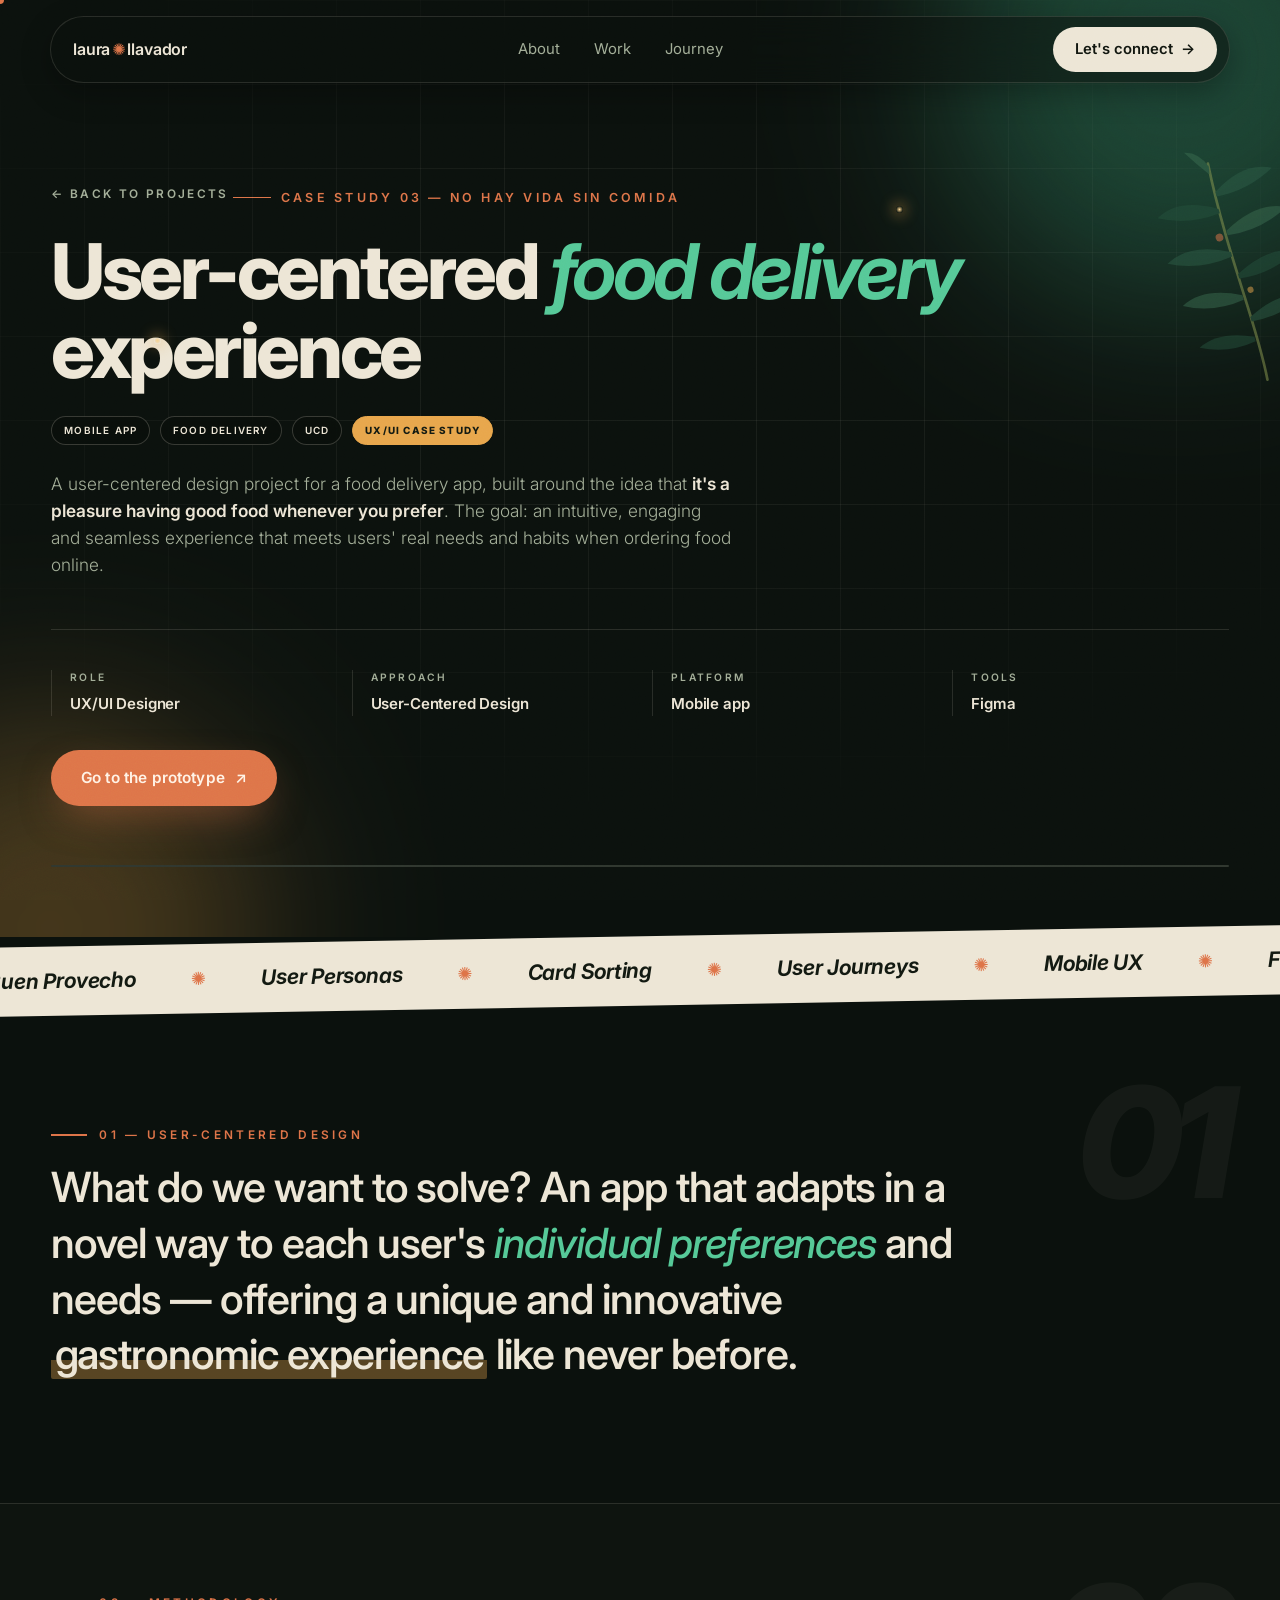
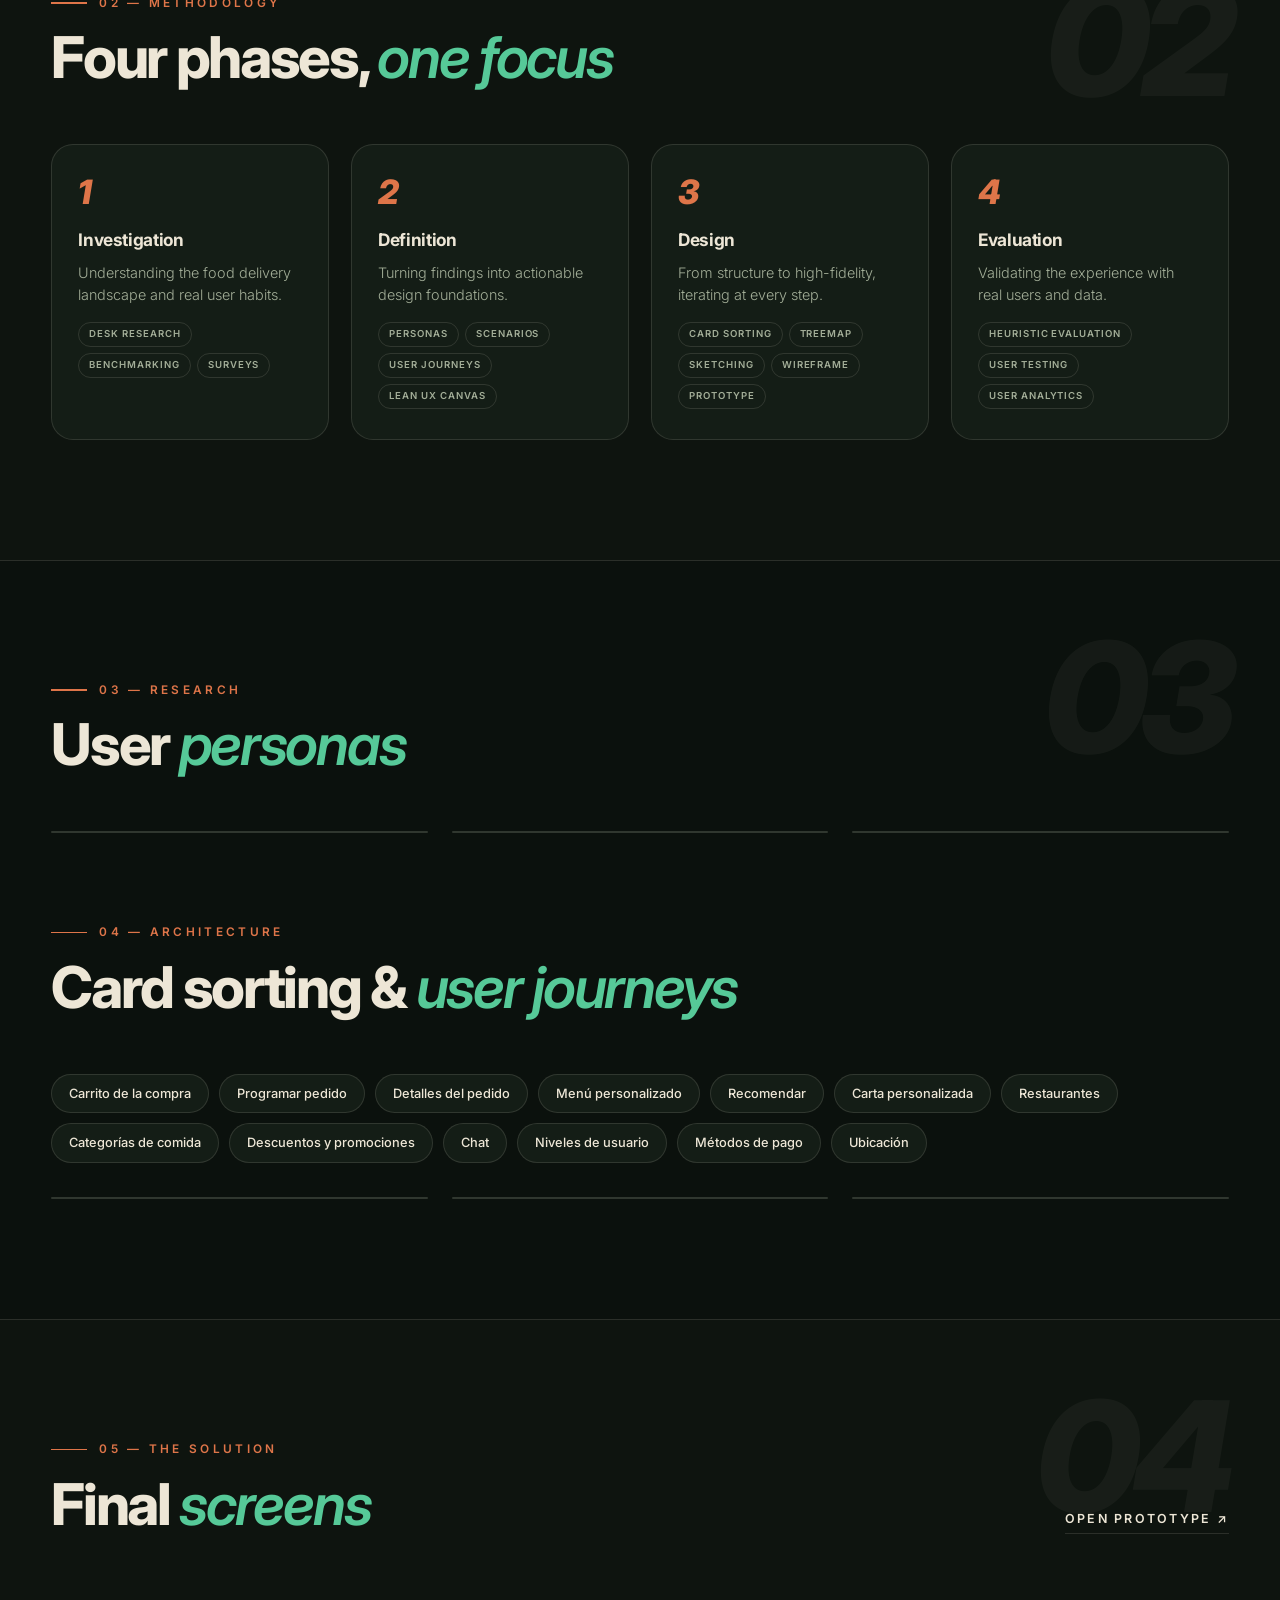
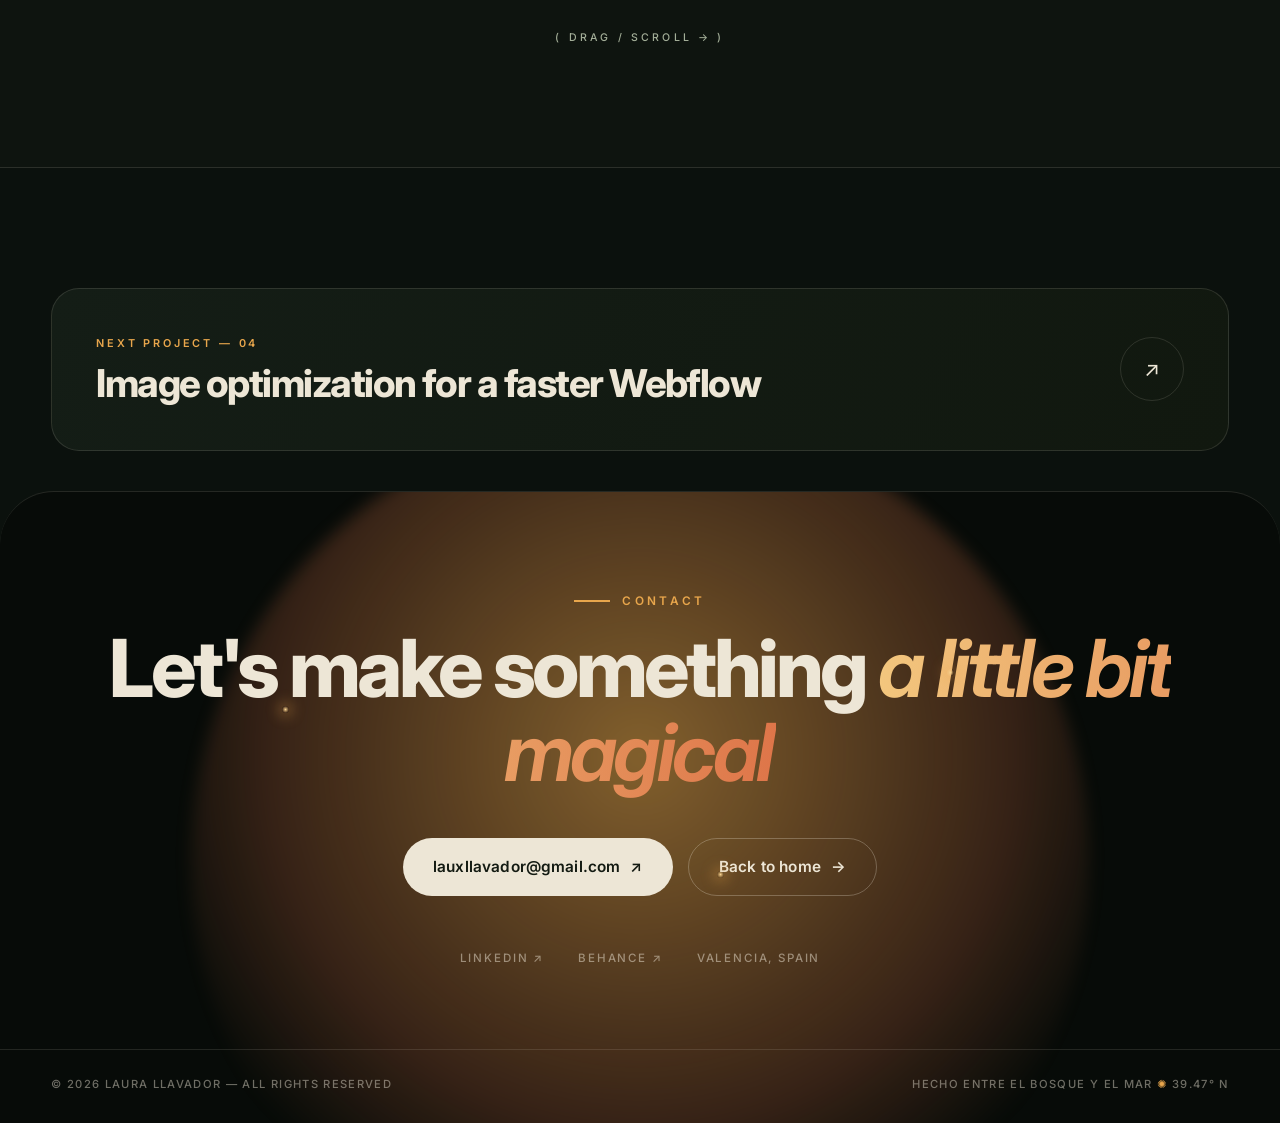
==== comida.html @ 6c256e26 "primer commit" ====
<!DOCTYPE html>
<html lang="en">
<head>
<meta charset="UTF-8">
<meta name="viewport" content="width=device-width, initial-scale=1.0">
<title>No Hay Vida Sin Comida — Food Delivery UX | Laura Llavador</title>
<meta name="description" content="No Hay Vida Sin Comida — user-centered food delivery app. UX/UI case study by Laura Llavador.">
<meta name="theme-color" content="#0B110D">
<link rel="preconnect" href="https://fonts.googleapis.com">
<link rel="preconnect" href="https://fonts.gstatic.com" crossorigin>
<link href="https://fonts.googleapis.com/css2?family=Inter:ital,opsz,wght@0,14..32,100..900;1,14..32,100..900&display=swap" rel="stylesheet">
<link rel="stylesheet" href="styles.css">
</head>
<body>
<div class="progress"><i></i></div>
<div class="cursor-dot"></div>
<div class="cursor-ring"></div>

<svg width="0" height="0" style="position:absolute" aria-hidden="true">
  <defs>
    <g id="frond-art">
      <path d="M111 316 C104 240 117 150 108 26" stroke="#8E9B52" stroke-width="3.5" fill="none" stroke-linecap="round"/>
      <path d="M109 64 Q64 36 30 54 Q68 74 109 70 Z" fill="#2D5C46"/>
      <path d="M111 86 Q158 58 190 76 Q154 96 111 92 Z" fill="#24503C"/>
      <path d="M109 116 Q60 90 26 108 Q66 128 109 122 Z" fill="#3A6B4F"/>
      <path d="M111 144 Q160 118 194 136 Q156 156 111 150 Z" fill="#2D5C46"/>
      <path d="M110 174 Q62 150 30 166 Q68 186 110 180 Z" fill="#24503C"/>
      <path d="M112 202 Q158 178 190 194 Q154 214 112 208 Z" fill="#3A6B4F"/>
      <path d="M110 232 Q66 210 36 224 Q70 242 110 238 Z" fill="#2D5C46"/>
      <path d="M112 258 Q154 238 184 252 Q150 270 112 264 Z" fill="#24503C"/>
      <path d="M108 30 Q116 8 134 4 Q122 24 110 40 Z" fill="#3A6B4F"/>
      <circle cx="120" cy="122" r="5" fill="#DE7549"/>
      <circle cx="100" cy="198" r="4" fill="#E8A64C"/>
    </g>
  </defs>
</svg>

<header class="nav" id="nav">
  <a class="logo" href="index.html">laura<span class="star">✺</span>llavador</a>
  <nav class="nav-links">
    <a href="index.html#about">About</a>
    <a href="index.html#work">Work</a>
    <a href="index.html#journey">Journey</a>
  </nav>
  <a class="nav-cta magnetic" href="#contact">Let's connect <span class="arr">→</span></a>
  <button class="burger" id="burger" aria-label="Menu" aria-expanded="false"><span></span><span></span></button>
</header>

<nav class="mmenu" id="mmenu">
  <a href="index.html#about"><i>01</i> About</a>
  <a href="index.html#work"><i>02</i> Work</a>
  <a href="index.html#journey"><i>03</i> Journey</a>
  <a href="#contact"><i>04</i> Contact</a>
</nav>

<main id="top">

<!-- ================= PROJECT HERO ================= -->
<section class="pp-hero" id="hero">
  <div class="grid-lines"></div>
  <div class="blob blob-1"></div>
  <div class="blob blob-2"></div>
  <div class="frond" style="right:-40px;top:140px;width:170px;transform:scaleX(-1) rotate(16deg);opacity:.5">
    <svg viewBox="0 0 220 320"><use href="#frond-art"/></svg>
  </div>
  <span class="ff" style="left:12%;top:36%;animation-duration:12s,3.2s;animation-delay:-4s,-1s"></span>
  <span class="ff" style="left:70%;top:22%;animation-duration:10s,2.7s;animation-delay:-2s,-.6s"></span>

  <div class="container">
    <a class="back reveal" href="index.html#work">← Back to projects</a>
    <p class="eyebrow">Case study 03 — No Hay Vida Sin Comida</p>
    <h1 class="pp-title">User-centered <em>food delivery</em> experience</h1>
    <div class="pp-tags">
      <span class="tag">Mobile App</span><span class="tag">Food Delivery</span><span class="tag">UCD</span><span class="tag tag-hot">UX/UI Case study</span>
    </div>
    <p class="pp-intro">
      A user-centered design project for a food delivery app, built around the idea that
      <strong>it's a pleasure having good food whenever you prefer</strong>. The goal: an intuitive,
      engaging and seamless experience that meets users' real needs and habits when ordering food online.
    </p>
    <dl class="pp-meta" data-stagger>
      <div class="pm reveal"><dt>Role</dt><dd>UX/UI Designer</dd></div>
      <div class="pm reveal"><dt>Approach</dt><dd>User-Centered Design</dd></div>
      <div class="pm reveal"><dt>Platform</dt><dd>Mobile app</dd></div>
      <div class="pm reveal"><dt>Tools</dt><dd>Figma</dd></div>
    </dl>
    <div class="hero-ctas reveal" style="margin-top:34px">
      <a class="btn btn-primary magnetic" href="https://www.figma.com/file/KXexzQclgHFABuZZNzE1kl?type=design&node-id=8%3A39&mode=design" target="_blank" rel="noopener">Go to the prototype <span class="arr">↗</span></a>
    </div>
    <div class="pp-hero-img reveal">
      <img src="https://www.laurallavador.com/images/comida/comidamain.png" alt="No Hay Vida Sin Comida app overview" onerror="this.style.display='none'">
    </div>
  </div>
</section>

<!-- ================= MARQUEE ================= -->
<div class="marquee" aria-hidden="true">
  <div class="marquee-track">
    <div class="marquee-group">
      <span>Buen Provecho</span><i>✺</i><span>User Personas</span><i>✺</i>
      <span>Card Sorting</span><i>✺</i><span>User Journeys</span><i>✺</i>
      <span>Mobile UX</span><i>✺</i><span>Food Delivery</span><i>✺</i>
    </div>
    <div class="marquee-group">
      <span>Buen Provecho</span><i>✺</i><span>User Personas</span><i>✺</i>
      <span>Card Sorting</span><i>✺</i><span>User Journeys</span><i>✺</i>
      <span>Mobile UX</span><i>✺</i><span>Food Delivery</span><i>✺</i>
    </div>
  </div>
</div>

<!-- ================= GOAL ================= -->
<section>
  <span class="sec-num">01</span>
  <div class="container">
    <p class="sec-label reveal">01 — User-centered design</p>
    <p class="statement reveal">
      What do we want to solve? An app that adapts in a novel way to each user's
      <em>individual preferences</em> and needs — offering a unique and innovative
      <span class="hl">gastronomic experience</span> like never before.
    </p>
  </div>
</section>

<!-- ================= METHODOLOGY ================= -->
<section style="background:var(--bg-2);border-block:1px solid var(--line);padding-top:90px">
  <span class="sec-num">02</span>
  <div class="container">
    <div class="sec-head reveal">
      <div>
        <p class="sec-label">02 — Methodology</p>
        <h2 class="sec-title">Four phases, <em>one focus</em></h2>
      </div>
    </div>
    <div class="steps steps-4" data-stagger>
      <div class="step reveal">
        <span class="step-num">1</span>
        <h4>Investigation</h4>
        <p>Understanding the food delivery landscape and real user habits.</p>
        <div class="mini"><span>Desk research</span><span>Benchmarking</span><span>Surveys</span></div>
      </div>
      <div class="step reveal">
        <span class="step-num">2</span>
        <h4>Definition</h4>
        <p>Turning findings into actionable design foundations.</p>
        <div class="mini"><span>Personas</span><span>Scenarios</span><span>User journeys</span><span>Lean UX canvas</span></div>
      </div>
      <div class="step reveal">
        <span class="step-num">3</span>
        <h4>Design</h4>
        <p>From structure to high-fidelity, iterating at every step.</p>
        <div class="mini"><span>Card sorting</span><span>Treemap</span><span>Sketching</span><span>Wireframe</span><span>Prototype</span></div>
      </div>
      <div class="step reveal">
        <span class="step-num">4</span>
        <h4>Evaluation</h4>
        <p>Validating the experience with real users and data.</p>
        <div class="mini"><span>Heuristic evaluation</span><span>User testing</span><span>User analytics</span></div>
      </div>
    </div>
  </div>
</section>

<!-- ================= RESEARCH ARTIFACTS ================= -->
<section>
  <span class="sec-num">03</span>
  <div class="container">
    <div class="sec-head reveal">
      <div>
        <p class="sec-label">03 — Research</p>
        <h2 class="sec-title">User <em>personas</em></h2>
      </div>
    </div>
    <div class="grid-3" data-stagger>
      <figure class="pp-figure reveal"><img src="https://www.laurallavador.com/images/comida/user1.png" alt="User persona 1" loading="lazy" onerror="this.style.display='none'"></figure>
      <figure class="pp-figure reveal"><img src="https://www.laurallavador.com/images/comida/user2.png" alt="User persona 2" loading="lazy" onerror="this.style.display='none'"></figure>
      <figure class="pp-figure reveal"><img src="https://www.laurallavador.com/images/comida/user3.png" alt="User persona 3" loading="lazy" onerror="this.style.display='none'"></figure>
    </div>

    <div class="sec-head reveal" style="margin-top:90px">
      <div>
        <p class="sec-label">04 — Architecture</p>
        <h2 class="sec-title">Card sorting &amp; <em>user journeys</em></h2>
      </div>
    </div>
    <div class="tools reveal" data-stagger style="margin-bottom:34px">
      <span class="tool reveal">Carrito de la compra</span><span class="tool reveal">Programar pedido</span>
      <span class="tool reveal">Detalles del pedido</span><span class="tool reveal">Menú personalizado</span>
      <span class="tool reveal">Recomendar</span><span class="tool reveal">Carta personalizada</span>
      <span class="tool reveal">Restaurantes</span><span class="tool reveal">Categorías de comida</span>
      <span class="tool reveal">Descuentos y promociones</span><span class="tool reveal">Chat</span>
      <span class="tool reveal">Niveles de usuario</span><span class="tool reveal">Métodos de pago</span>
      <span class="tool reveal">Ubicación</span>
    </div>
    <div class="grid-3" data-stagger>
      <figure class="pp-figure reveal"><img src="https://www.laurallavador.com/images/comida/journey1.png" alt="User journey 1" loading="lazy" onerror="this.style.display='none'"></figure>
      <figure class="pp-figure reveal"><img src="https://www.laurallavador.com/images/comida/journey2.png" alt="User journey 2" loading="lazy" onerror="this.style.display='none'"></figure>
      <figure class="pp-figure reveal"><img src="https://www.laurallavador.com/images/comida/journey3.png" alt="User journey 3" loading="lazy" onerror="this.style.display='none'"></figure>
    </div>
  </div>
</section>

<!-- ================= FINAL SCREENS ================= -->
<section style="background:var(--bg-2);border-block:1px solid var(--line)">
  <span class="sec-num">04</span>
  <div class="container">
    <div class="sec-head reveal">
      <div>
        <p class="sec-label">05 — The solution</p>
        <h2 class="sec-title">Final <em>screens</em></h2>
      </div>
      <a class="sec-link" href="https://www.figma.com/file/KXexzQclgHFABuZZNzE1kl?type=design&node-id=8%3A39&mode=design" target="_blank" rel="noopener">Open prototype ↗</a>
    </div>
    <div class="screens reveal">
      <figure><img src="https://www.laurallavador.com/images/comida/INICIO.png" alt="App screen — inicio" loading="lazy" onerror="this.parentNode.style.display='none'"></figure>
      <figure><img src="https://www.laurallavador.com/images/comida/INTRO.png" alt="App screen — intro" loading="lazy" onerror="this.parentNode.style.display='none'"></figure>
      <figure><img src="https://www.laurallavador.com/images/comida/REGISTRATE.png" alt="App screen — regístrate" loading="lazy" onerror="this.parentNode.style.display='none'"></figure>
      <figure><img src="https://www.laurallavador.com/images/comida/DESCUBRE%201%20-%20INICIO%201.png" alt="App screen — descubre" loading="lazy" onerror="this.parentNode.style.display='none'"></figure>
      <figure><img src="https://www.laurallavador.com/images/comida/HOME%20PRINCIPAL.png" alt="App screen — home" loading="lazy" onerror="this.parentNode.style.display='none'"></figure>
      <figure><img src="https://www.laurallavador.com/images/comida/RESTAURANTES%201.png" alt="App screen — restaurantes" loading="lazy" onerror="this.parentNode.style.display='none'"></figure>
      <figure><img src="https://www.laurallavador.com/images/comida/DELICIAS%20DE%20AM%C3%89RICA%201.png" alt="App screen — delicias de América" loading="lazy" onerror="this.parentNode.style.display='none'"></figure>
      <figure><img src="https://www.laurallavador.com/images/comida/PEDIDO%201.png" alt="App screen — pedido" loading="lazy" onerror="this.parentNode.style.display='none'"></figure>
      <figure><img src="https://www.laurallavador.com/images/comida/PEDIDO%203.png" alt="App screen — pedido confirmado" loading="lazy" onerror="this.parentNode.style.display='none'"></figure>
    </div>
    <p class="drag-hint">( drag / scroll → )</p>
  </div>
</section>

<!-- ================= NEXT PROJECT ================= -->
<section style="padding-bottom:0">
  <div class="container">
    <a class="next reveal" href="compressflow.html">
      <div>
        <span class="nx-label">Next project — 04</span>
        <h3>Image optimization for a faster Webflow</h3>
      </div>
      <span class="card-cta">↗</span>
    </a>
  </div>
</section>

<!-- ================= CONTACT ================= -->
<section id="contact" class="compact">
  <div class="sunset"></div>
  <span class="ff" style="left:22%;top:34%;animation-duration:12s,3.2s;animation-delay:-4s,-1s"></span>
  <span class="ff" style="left:74%;top:28%;animation-duration:10s,2.6s;animation-delay:-2s,-.5s"></span>
  <span class="ff" style="left:56%;top:60%;animation-duration:14s,3.8s;animation-delay:-7s,-1.9s"></span>
  <div class="container contact-inner">
    <p class="sec-label contact-label reveal">Contact</p>
    <h2 class="contact-title reveal">Let's make something <em>a little bit magical</em></h2>
    <div class="contact-ctas reveal">
      <a class="btn btn-sand magnetic" href="mailto:lauxllavador@gmail.com">lauxllavador@gmail.com <span class="arr">↗</span></a>
      <a class="btn btn-line magnetic" href="index.html">Back to home <span class="arr">→</span></a>
    </div>
    <div class="contact-meta reveal">
      <a href="https://www.linkedin.com/in/laurallavadorgarcia/" target="_blank" rel="noopener">LinkedIn ↗</a>
      <a href="https://www.behance.net/laurallavador" target="_blank" rel="noopener">Behance ↗</a>
      <span>Valencia, Spain</span>
    </div>
  </div>
  <footer>
    <div class="container foot-inner">
      <span>© 2026 Laura Llavador — All rights reserved</span>
      <span>Hecho entre el bosque y el mar <span class="star">✺</span> 39.47° N</span>
    </div>
  </footer>
</section>

</main>
<script src="main.js"></script>
</body>
</html>
---- styles.css ----
/* ====== BOSQUE MEDITERRÁNEO — design system · Laura Llavador ====== */
:root{
  --bg:#0B110D;            /* noche de bosque */
  --bg-2:#0E140F;          /* banda de sección */
  --surface:#141D16;       /* tarjetas */
  --abyss:#070B08;         /* contacto */
  --ink:#EDE6D6;           /* texto arena */
  --ink-soft:#A3AE98;      /* texto musgo claro */
  --cream:#EDE6D6;
  --sea:#4FB3A5;
  --turquoise:#56C998;
  --leaf:#A6C25E;          /* lima oliva viva */
  --olive:#8E9B52;
  --terracotta:#DE7549;    /* barro rústico */
  --terracotta-dark:#C45E37;
  --sun:#E8A64C;           /* ámbar */
  --sun-soft:#F3C77E;
  --line:rgba(237,230,214,.13);
  --shadow:0 30px 70px -25px rgba(0,0,0,.65);
  --ease:cubic-bezier(.22,1,.36,1);
}
*{margin:0;padding:0;box-sizing:border-box}
html{scroll-behavior:smooth;scroll-padding-top:100px;color-scheme:dark}
body{
  font-family:'Inter',system-ui,sans-serif;
  background:var(--bg);
  color:var(--ink);
  overflow-x:hidden;
  -webkit-font-smoothing:antialiased;
  line-height:1.55;
}
::selection{background:var(--leaf);color:#10150D}
img{max-width:100%;display:block}
a{color:inherit;text-decoration:none}
button{font:inherit;background:none;border:none;color:inherit;cursor:pointer}
ul{list-style:none}
.container{width:min(1180px,92vw);margin-inline:auto}

/* grain rústico */
body::after{
  content:"";position:fixed;inset:0;z-index:998;pointer-events:none;
  background-image:url("data:image/svg+xml;utf8,<svg xmlns='http://www.w3.org/2000/svg' width='240' height='240'><filter id='n'><feTurbulence type='fractalNoise' baseFrequency='0.85' numOctaves='2' stitchTiles='stitch'/></filter><rect width='240' height='240' filter='url(%23n)'/></svg>");
  opacity:.07;mix-blend-mode:overlay;
}

/* barra de progreso de scroll */
.progress{position:fixed;top:0;left:0;right:0;height:3px;z-index:140;pointer-events:none}
.progress i{
  display:block;height:100%;width:100%;transform-origin:0 50%;transform:scaleX(0);
  background:linear-gradient(90deg,var(--sea),var(--leaf),var(--sun));
}

/* hojas y luciérnagas */
.frond{position:absolute;pointer-events:none;z-index:1}
.frond svg{display:block;width:100%;height:auto;animation:sway 9s ease-in-out infinite;transform-origin:50% 100%}
@keyframes sway{0%,100%{transform:rotate(-2.5deg)}50%{transform:rotate(2.5deg)}}
.ff{
  position:absolute;width:7px;height:7px;border-radius:50%;pointer-events:none;z-index:3;
  background:radial-gradient(circle,#F6D391 0%,rgba(243,199,126,.45) 40%,transparent 70%);
  box-shadow:0 0 14px 3px rgba(232,166,76,.45);
  animation-name:ffdrift,ffblink;
  animation-timing-function:ease-in-out,ease-in-out;
  animation-iteration-count:infinite,infinite;
  animation-direction:alternate,normal;
}
@keyframes ffdrift{from{transform:translate(0,0)}to{transform:translate(36px,-48px)}}
@keyframes ffblink{0%,100%{opacity:.12}50%{opacity:1}}

/* ============ NAV ============ */
.nav{
  position:fixed;top:16px;left:50%;transform:translateX(-50%);z-index:120;
  width:min(1180px,94vw);
  display:flex;align-items:center;justify-content:space-between;gap:12px;
  padding:10px 12px 10px 22px;border-radius:999px;
  background:rgba(11,17,13,.55);
  backdrop-filter:blur(16px);-webkit-backdrop-filter:blur(16px);
  border:1px solid var(--line);
  box-shadow:0 10px 30px rgba(0,0,0,.3);
  transition:box-shadow .4s,background .4s;
}
.nav.scrolled{background:rgba(9,14,11,.85);box-shadow:0 16px 44px rgba(0,0,0,.45)}
.logo{font-size:1rem;font-weight:600;letter-spacing:-.01em;display:flex;align-items:center;gap:2px}
.logo .star{color:var(--terracotta);display:inline-block;animation:spin 9s linear infinite}
.nav-links{display:flex;gap:2px;align-items:center}
.nav-links a{
  padding:9px 16px;border-radius:999px;font-size:.93rem;color:var(--ink-soft);
  transition:background .3s,color .3s;
}
.nav-links a:hover{background:rgba(237,230,214,.08);color:var(--ink)}
.nav-cta{
  background:var(--cream);color:#11160F;padding:11px 22px;border-radius:999px;
  font-size:.93rem;font-weight:600;display:inline-flex;align-items:center;gap:8px;
  transition:background .3s,transform .3s;
}
.nav-cta:hover{background:var(--leaf)}
.burger{display:none;width:42px;height:42px;border-radius:50%;background:var(--cream);position:relative;z-index:130}
.burger span{position:absolute;left:12px;right:12px;height:1.6px;background:var(--bg);transition:.35s var(--ease)}
.burger span:nth-child(1){top:17px}
.burger span:nth-child(2){top:24px}
body.menu-open .burger span:nth-child(1){top:20.5px;transform:rotate(45deg)}
body.menu-open .burger span:nth-child(2){top:20.5px;transform:rotate(-45deg)}

/* mobile menu */
.mmenu{
  position:fixed;inset:0;z-index:110;background:var(--bg);
  display:flex;flex-direction:column;justify-content:center;gap:4px;padding:0 8vw;
  opacity:0;pointer-events:none;transition:opacity .45s var(--ease);
}
body.menu-open .mmenu{opacity:1;pointer-events:auto}
.mmenu a{
  font-size:clamp(2.3rem,9vw,3.5rem);font-weight:750;letter-spacing:-.03em;padding:12px 0;
  border-bottom:1px solid var(--line);display:flex;align-items:baseline;gap:18px;
  transform:translateY(24px);opacity:0;transition:.5s var(--ease);
}
body.menu-open .mmenu a{transform:none;opacity:1}
.mmenu a:nth-child(2){transition-delay:.06s}.mmenu a:nth-child(3){transition-delay:.12s}
.mmenu a:nth-child(4){transition-delay:.18s}.mmenu a:nth-child(5){transition-delay:.24s}
.mmenu a i{font-style:normal;font-size:.8rem;font-weight:500;letter-spacing:.2em;color:var(--terracotta)}

/* ============ HERO (home) ============ */
.hero{
  position:relative;min-height:100svh;display:flex;align-items:center;
  padding:150px 0 90px;overflow:hidden;
}
.grid-lines{
  position:absolute;inset:0;pointer-events:none;opacity:.5;
  background-image:linear-gradient(var(--line) 1px,transparent 1px),linear-gradient(90deg,var(--line) 1px,transparent 1px);
  background-size:84px 84px;
  -webkit-mask-image:radial-gradient(ellipse 90% 70% at 50% 38%,#000 25%,transparent 72%);
  mask-image:radial-gradient(ellipse 90% 70% at 50% 38%,#000 25%,transparent 72%);
}
.blob{
  position:absolute;border-radius:50%;filter:blur(85px);pointer-events:none;
  mix-blend-mode:screen;animation:breathe 9s ease-in-out infinite alternate;
  transform:translate(calc(var(--px,0)*1px),calc(var(--py,0)*1px));
}
.blob-1{width:560px;height:560px;background:#1E5C44;top:-150px;right:-110px;opacity:.6}
.blob-2{width:480px;height:480px;background:#6E4A1C;bottom:-150px;left:-150px;opacity:.55;animation-delay:-3s}
.blob-3{width:340px;height:340px;background:#174D4D;top:32%;left:36%;opacity:.45;animation-delay:-6s}
@keyframes breathe{from{opacity:.32}to{opacity:.62}}

.hero-meta{
  position:absolute;top:104px;left:0;right:0;
  display:flex;justify-content:space-between;
  font-size:.7rem;font-weight:500;letter-spacing:.16em;
  color:var(--ink-soft);text-transform:uppercase;font-variant-numeric:tabular-nums;
}
.hero-grid{
  position:relative;z-index:2;display:grid;grid-template-columns:1.12fr .88fr;
  gap:48px;align-items:center;width:100%;
}
.eyebrow{
  display:inline-flex;align-items:center;gap:10px;
  font-size:.78rem;font-weight:600;letter-spacing:.26em;text-transform:uppercase;
  color:var(--terracotta);margin-bottom:22px;
}
.eyebrow::before{content:"";width:38px;height:1.5px;background:var(--terracotta)}
.hero-title{
  font-weight:780;
  font-size:clamp(3.3rem,9vw,7.2rem);line-height:.97;letter-spacing:-.045em;
}
.line{display:block;overflow:hidden;padding-bottom:.07em;margin-bottom:-.07em}
.line .up{display:block;transform:translateY(118%);transition:transform 1.1s var(--ease)}
.line:nth-child(2) .up{transition-delay:.14s}
body.loaded .line .up{transform:none}
.grad{
  font-style:italic;font-weight:680;display:inline-block;padding-right:.1em;
  background:linear-gradient(94deg,var(--sea) 0%,var(--turquoise) 48%,var(--leaf) 100%);
  -webkit-background-clip:text;background-clip:text;color:transparent;
}
.hero-title .star{
  display:inline-block;font-style:normal;color:var(--sun);font-size:.36em;
  vertical-align:super;animation:spin 12s linear infinite;
  -webkit-text-fill-color:var(--sun);
}
.hero-sub{
  max-width:46ch;margin-top:26px;font-size:clamp(1rem,1.4vw,1.16rem);
  color:var(--ink-soft);font-weight:300;
}
.hero-sub em{font-style:italic;color:var(--turquoise);font-weight:450}
.hero-sub strong{color:var(--ink);font-weight:600}
.hero-ctas{display:flex;flex-wrap:wrap;gap:14px;margin-top:36px}
.btn{
  display:inline-flex;align-items:center;gap:10px;border-radius:999px;
  padding:16px 30px;font-size:.96rem;font-weight:600;letter-spacing:.01em;
  transition:background .35s,color .35s,border-color .35s,transform .35s var(--ease);
  will-change:transform;
}
.btn .arr{transition:transform .35s var(--ease);display:inline-block}
.btn:hover .arr{transform:translateX(5px)}
.btn-primary{background:var(--terracotta);color:#FFF3E6;box-shadow:0 16px 40px -12px rgba(222,117,73,.5)}
.btn-primary:hover{background:var(--terracotta-dark)}
.btn-ghost{border:1.5px solid var(--line);color:var(--ink);background:rgba(237,230,214,.04)}
.btn-ghost:hover{border-color:var(--cream);background:rgba(237,230,214,.08)}
.hero-chips{display:flex;flex-wrap:wrap;gap:10px;margin-top:40px}
.chip{
  display:inline-flex;align-items:center;gap:9px;
  font-size:.72rem;font-weight:500;letter-spacing:.12em;text-transform:uppercase;
  padding:9px 16px;border:1px solid var(--line);border-radius:999px;
  background:rgba(237,230,214,.05);color:var(--ink-soft);font-variant-numeric:tabular-nums;
}
.chip b{color:var(--ink);font-weight:700}
.dot-live{width:8px;height:8px;border-radius:50%;background:#57C97E;position:relative}
.dot-live::after{content:"";position:absolute;inset:-4px;border-radius:50%;border:1.5px solid #57C97E;animation:ping 1.8s ease-out infinite}
@keyframes ping{0%{transform:scale(.4);opacity:.9}80%,100%{transform:scale(1.25);opacity:0}}

/* portrait */
.portrait-zone{position:relative;z-index:2;display:flex;justify-content:center}
.portrait{position:relative;width:min(400px,78vw)}
.arch{
  position:relative;overflow:hidden;aspect-ratio:4/4.9;
  border-radius:999px 999px 30px 30px;
  background:linear-gradient(180deg,#16312B 0%,#1C3A2A 46%,#4A3A1E 78%,#6B4A24 100%);
  border:1px solid var(--line);box-shadow:var(--shadow);
}
.sun-disc{
  position:absolute;top:7%;left:50%;transform:translateX(-50%);
  width:72%;aspect-ratio:1;border-radius:50%;
  background:radial-gradient(circle at 36% 30%,var(--sun-soft),var(--sun) 72%);
  box-shadow:0 0 90px rgba(232,166,76,.55);
  animation:sunfloat 7s ease-in-out infinite alternate;
}
@keyframes sunfloat{from{transform:translateX(-50%) translateY(0)}to{transform:translateX(-50%) translateY(-12px)}}
.arch-waves{position:absolute;left:0;right:0;top:54%;opacity:.6}
.arch-waves svg{display:block;width:200%;animation:drift 9s linear infinite}
@keyframes drift{to{transform:translateX(-50%)}}
.arch img{position:relative;z-index:2;width:100%;height:100%;object-fit:cover;object-position:center bottom}
.badge{
  position:absolute;z-index:4;display:flex;align-items:center;gap:10px;
  background:rgba(12,18,14,.78);backdrop-filter:blur(10px);
  border:1px solid rgba(237,230,214,.22);border-radius:999px;padding:11px 18px;
  font-size:.7rem;font-weight:600;letter-spacing:.1em;text-transform:uppercase;
  box-shadow:0 16px 34px -12px rgba(0,0,0,.55);white-space:nowrap;
}
.badge-avail{top:24px;left:-44px;animation:hover1 6s ease-in-out infinite alternate}
.badge-work{bottom:64px;right:-48px;animation:hover1 7s ease-in-out infinite alternate-reverse}
.badge-work .star{color:var(--terracotta)}
@keyframes hover1{from{transform:translateY(0)}to{transform:translateY(-14px)}}
.rotor{position:absolute;z-index:5;bottom:-30px;left:-34px;width:124px;height:124px}
.rotor svg{width:100%;height:100%;animation:spin 16s linear infinite}
.rotor svg text{font-family:'Inter',sans-serif;font-size:7.6px;font-weight:600;letter-spacing:.24em;fill:var(--ink)}
.rotor .core{
  position:absolute;inset:0;display:flex;align-items:center;justify-content:center;
  font-size:1.5rem;color:var(--terracotta);animation:spin 16s linear infinite reverse;
}
@keyframes spin{to{transform:rotate(360deg)}}
.scroll-hint{
  position:absolute;bottom:22px;left:50%;transform:translateX(-50%);
  font-size:.7rem;font-weight:500;letter-spacing:.32em;text-transform:uppercase;
  color:var(--ink-soft);display:flex;align-items:center;gap:10px;z-index:2;
}
.scroll-hint i{font-style:normal;animation:bob 1.6s ease-in-out infinite}
@keyframes bob{0%,100%{transform:translateY(0)}50%{transform:translateY(7px)}}
/* ============ MARQUEE ============ */
.marquee{
  background:var(--cream);color:#131A12;overflow:hidden;
  padding:18px 0;transform:rotate(-1deg) scale(1.02);position:relative;z-index:4;
}
.marquee-track{display:flex;width:max-content;animation:marquee 30s linear infinite}
.marquee:hover .marquee-track{animation-play-state:paused}
.marquee-group{display:flex;align-items:center;gap:54px;padding-right:54px}
.marquee-group span{font-style:italic;font-size:1.3rem;font-weight:650;letter-spacing:-.02em;white-space:nowrap}
.marquee-group i{font-style:normal;color:var(--terracotta);font-size:1.1rem;animation:spin 7s linear infinite}
@keyframes marquee{to{transform:translateX(-50%)}}

/* ============ SECTIONS ============ */
section{position:relative;padding:120px 0}
.sec-head{display:flex;align-items:flex-end;justify-content:space-between;gap:24px;margin-bottom:56px}
.sec-label{
  display:flex;align-items:center;gap:12px;
  font-size:.74rem;font-weight:600;letter-spacing:.28em;text-transform:uppercase;
  color:var(--terracotta);margin-bottom:16px;
}
.sec-label::before{content:"";width:36px;height:1.5px;background:var(--terracotta)}
.sec-title{font-weight:760;font-size:clamp(2.1rem,5vw,3.6rem);line-height:1.04;letter-spacing:-.04em}
.sec-title em{font-style:italic;font-weight:600;color:var(--turquoise)}
.sec-link{
  font-size:.78rem;font-weight:600;letter-spacing:.18em;text-transform:uppercase;
  display:inline-flex;align-items:center;gap:8px;padding-bottom:5px;
  border-bottom:1.5px solid var(--line);transition:border-color .3s,color .3s;white-space:nowrap;
}
.sec-link:hover{border-color:var(--leaf);color:var(--leaf)}

/* ============ ABOUT ============ */
.statement{
  font-weight:560;
  font-size:clamp(1.6rem,3.3vw,2.6rem);line-height:1.34;letter-spacing:-.025em;
  max-width:23em;position:relative;z-index:2;
}
.statement em{font-style:italic;color:var(--turquoise);font-weight:500}
.statement .hl{
  background:linear-gradient(transparent 62%,rgba(232,166,76,.35) 0);
  padding:0 .08em;border-radius:2px;
}
.values{display:grid;grid-template-columns:repeat(3,1fr);gap:22px;margin-top:70px;position:relative;z-index:2}
.value-card{
  border-radius:130px 130px 22px 22px;padding:54px 26px 32px;text-align:center;
  border:1px solid var(--line);
  transition:transform .5s var(--ease),box-shadow .5s,border-color .5s;
}
.value-card:hover{transform:translateY(-10px);box-shadow:var(--shadow);border-color:rgba(237,230,214,.3)}
.value-card:nth-child(1){background:linear-gradient(180deg,#12251F,#101B16)}
.value-card:nth-child(2){background:linear-gradient(180deg,#252012,#1A160E)}
.value-card:nth-child(3){background:linear-gradient(180deg,#261812,#1B120D)}
.value-glyph{font-size:1.9rem;margin-bottom:14px;display:inline-block}
.value-card:nth-child(1) .value-glyph{color:var(--sea)}
.value-card:nth-child(2) .value-glyph{color:var(--leaf)}
.value-card:nth-child(3) .value-glyph{color:var(--sun);animation:spin 10s linear infinite}
.value-card h3{font-style:italic;font-weight:680;font-size:1.5rem;letter-spacing:-.02em;margin-bottom:8px}
.value-card p{font-size:.92rem;color:var(--ink-soft);font-weight:300}
.about-foot{
  display:grid;grid-template-columns:1.05fr .95fr;gap:60px;align-items:start;margin-top:90px;
  padding-top:60px;border-top:1px solid var(--line);position:relative;z-index:2;
}
.tools-title{
  font-size:.74rem;font-weight:600;letter-spacing:.24em;text-transform:uppercase;
  color:var(--ink-soft);margin-bottom:20px;
}
.tools{display:flex;flex-wrap:wrap;gap:10px}
.tool{
  font-size:.8rem;font-weight:500;padding:9px 17px;
  border:1px solid var(--line);border-radius:999px;background:var(--surface);
  transition:background .3s,color .3s,transform .3s var(--ease),border-color .3s;
}
.tool:hover{background:var(--cream);color:#11160F;border-color:var(--cream);transform:translateY(-3px)}
.stats{display:grid;grid-template-columns:repeat(3,1fr);gap:20px}
.stat{border-left:1.5px solid var(--line);padding-left:20px}
.stat-num{
  font-weight:800;font-size:clamp(2.5rem,4.6vw,3.7rem);
  line-height:1;letter-spacing:-.045em;font-variant-numeric:tabular-nums;
}
.stat-num sup{color:var(--terracotta);font-size:.55em;font-style:italic}
.stat-label{font-size:.68rem;font-weight:500;letter-spacing:.18em;text-transform:uppercase;color:var(--ink-soft);margin-top:10px}

/* ============ WORK ============ */
#work{background:var(--bg-2);border-block:1px solid var(--line)}
.work-grid{display:grid;grid-template-columns:repeat(12,1fr);gap:26px}
.card{
  position:relative;display:flex;flex-direction:column;overflow:hidden;
  border-radius:26px;background:var(--surface);border:1px solid var(--line);
  transition:transform .55s var(--ease),box-shadow .55s,border-color .55s;
}
.card:hover{transform:translateY(-9px);box-shadow:var(--shadow);border-color:rgba(237,230,214,.28)}
.card-w7{grid-column:span 7}
.card-w5{grid-column:span 5}
.card-media{position:relative;overflow:hidden;aspect-ratio:16/10.5}
.card-media img{width:100%;height:100%;object-fit:cover;transition:transform .9s var(--ease)}
.card:hover .card-media img{transform:scale(1.06)}
.card:nth-child(1) .card-media{background:linear-gradient(135deg,#1A3A33,#143028)}
.card:nth-child(2) .card-media{background:linear-gradient(135deg,#3A2D17,#2C2110)}
.card:nth-child(3) .card-media{background:linear-gradient(135deg,#3A241B,#2B1A12)}
.card:nth-child(4) .card-media{background:linear-gradient(135deg,#16333A,#10262C)}
.card-tags{position:absolute;top:16px;left:16px;right:16px;display:flex;flex-wrap:wrap;gap:8px;z-index:3}
.tag{
  font-size:.62rem;font-weight:600;letter-spacing:.12em;text-transform:uppercase;
  background:rgba(9,14,11,.72);backdrop-filter:blur(8px);
  border:1px solid rgba(237,230,214,.2);border-radius:999px;padding:6px 12px;color:var(--ink);
}
.tag-hot{background:var(--sun);border-color:var(--sun);color:#131A12;font-weight:800}
.card-body{display:flex;align-items:flex-start;justify-content:space-between;gap:18px;padding:26px 28px 28px}
.card-num{
  font-size:.68rem;font-weight:600;letter-spacing:.22em;text-transform:uppercase;
  color:var(--terracotta);display:block;margin-bottom:8px;
}
.card-body h3{font-weight:700;font-size:clamp(1.2rem,1.9vw,1.5rem);line-height:1.22;letter-spacing:-.025em;max-width:20ch}
.card-cta{
  flex:none;width:50px;height:50px;border-radius:50%;border:1.5px solid var(--line);
  display:flex;align-items:center;justify-content:center;font-size:1.1rem;
  transition:background .35s,color .35s,transform .5s var(--ease),border-color .35s;
}
.card:hover .card-cta{background:var(--terracotta);border-color:var(--terracotta);color:#FFF3E6;transform:rotate(45deg)}

/* ============ JOURNEY ============ */
.timeline{margin-top:10px}
.t-item{
  display:grid;grid-template-columns:150px 30px 1fr;gap:0 30px;
  padding:34px 10px;border-radius:18px;
  transition:background .35s;position:relative;
}
.t-item:hover{background:rgba(237,230,214,.045)}
.t-year{grid-area:1/1;font-size:.8rem;font-weight:500;letter-spacing:.1em;color:var(--ink-soft);padding-top:6px;white-space:nowrap;font-variant-numeric:tabular-nums}
.t-line{grid-area:1/2;position:relative}
.t-line::before{content:"";position:absolute;left:50%;top:-34px;bottom:-34px;width:1.5px;background:var(--line)}
.t-item:first-child .t-line::before{top:10px}
.t-item:last-child .t-line::before{bottom:auto;height:calc(100% + 34px)}
.t-line::after{
  content:"";position:absolute;left:50%;top:11px;transform:translateX(-50%);
  width:13px;height:13px;border-radius:50%;background:var(--bg);
  border:2.5px solid var(--terracotta);z-index:2;transition:background .3s;
}
.t-item:hover .t-line::after{background:var(--terracotta)}
.t-item.now .t-line::after{background:var(--terracotta);box-shadow:0 0 0 0 rgba(222,117,73,.5);animation:halo 2s ease-out infinite}
@keyframes halo{to{box-shadow:0 0 0 13px rgba(222,117,73,0)}}
.t-body{grid-area:1/3}
.t-body h3{font-weight:720;font-size:clamp(1.25rem,2.2vw,1.6rem);letter-spacing:-.03em;display:flex;align-items:center;gap:14px;flex-wrap:wrap}
.t-now{
  font-size:.6rem;font-weight:800;letter-spacing:.18em;color:#131A12;
  background:var(--sun);border-radius:999px;padding:5px 12px;text-transform:uppercase;
}
.t-role{font-size:.72rem;font-weight:600;letter-spacing:.16em;text-transform:uppercase;color:var(--turquoise);margin:8px 0 12px}
.t-body p{color:var(--ink-soft);font-weight:300;max-width:62ch;font-size:.97rem}

/* ============ CONTACT ============ */
#contact{
  background:var(--abyss);color:var(--ink);
  border-radius:54px 54px 0 0;margin-top:60px;
  padding:130px 0 0;overflow:hidden;
  border-top:1px solid var(--line);
}
#contact.compact{padding-top:100px;margin-top:40px}
.sunset{
  position:absolute;left:50%;bottom:-30%;transform:translateX(-50%);
  width:min(900px,90vw);aspect-ratio:1;border-radius:50%;pointer-events:none;
  background:radial-gradient(circle at 50% 38%,rgba(232,166,76,.55),rgba(222,117,73,.22) 52%,transparent 72%);
  filter:blur(8px);animation:breathe 8s ease-in-out infinite alternate;
}
.c-waves{position:absolute;left:0;right:0;bottom:120px;opacity:.14;pointer-events:none}
.c-waves svg{display:block;width:200%;animation:drift 14s linear infinite}
.contact-inner{position:relative;text-align:center;z-index:2}
.contact-label{justify-content:center;color:var(--sun)}
.contact-label::before{background:var(--sun)}
.contact-title{
  font-weight:780;
  font-size:clamp(2.4rem,6.4vw,5rem);line-height:1.05;letter-spacing:-.045em;
  max-width:17em;margin-inline:auto;
}
.contact-title em{
  font-style:italic;font-weight:650;
  background:linear-gradient(92deg,var(--sun-soft),var(--terracotta));
  -webkit-background-clip:text;background-clip:text;color:transparent;
  padding-right:.06em;
}
.contact-sub{color:rgba(237,230,214,.6);font-weight:300;margin:24px auto 0;max-width:48ch}
.contact-ctas{display:flex;justify-content:center;flex-wrap:wrap;gap:16px;margin-top:44px}
.btn-sand{background:var(--cream);color:#131A12}
.btn-sand:hover{background:var(--sun)}
.btn-line{border:1.5px solid rgba(237,230,214,.28);color:var(--ink)}
.btn-line:hover{border-color:var(--sun);color:var(--sun)}
.contact-meta{
  display:flex;justify-content:center;gap:34px;flex-wrap:wrap;margin-top:54px;
  font-size:.72rem;font-weight:500;letter-spacing:.16em;text-transform:uppercase;
  color:rgba(237,230,214,.5);
}
.contact-meta a{border-bottom:1px solid transparent;transition:color .3s,border-color .3s}
.contact-meta a:hover{color:var(--sun);border-color:var(--sun)}
footer{
  position:relative;margin-top:110px;border-top:1px solid rgba(237,230,214,.12);
  padding:26px 0 30px;z-index:2;
}
#contact.compact footer{margin-top:80px}
.foot-inner{
  display:flex;justify-content:space-between;gap:14px;flex-wrap:wrap;
  font-size:.7rem;font-weight:500;letter-spacing:.12em;
  color:rgba(237,230,214,.45);text-transform:uppercase;
}
.foot-inner .star{color:var(--sun)}

/* ============ PROJECT PAGES ============ */
.pp-hero{position:relative;padding:180px 0 70px;overflow:hidden}
.pp-hero .blob-1{width:480px;height:480px;top:-180px;right:-140px}
.pp-hero .blob-2{width:420px;height:420px;bottom:-200px;left:-160px}
.back{
  display:inline-flex;align-items:center;gap:8px;margin-bottom:30px;
  font-size:.74rem;font-weight:600;letter-spacing:.2em;text-transform:uppercase;
  color:var(--ink-soft);transition:color .3s,gap .3s;
}
.back:hover{color:var(--leaf);gap:12px}
.pp-title{
  font-weight:780;font-size:clamp(2.4rem,6.4vw,4.8rem);
  line-height:1.02;letter-spacing:-.045em;max-width:18em;position:relative;z-index:2;
}
.pp-title em{font-style:italic;font-weight:650;color:var(--turquoise)}
.pp-tags{display:flex;flex-wrap:wrap;gap:10px;margin-top:26px;position:relative;z-index:2}
.pp-intro{
  max-width:62ch;margin-top:26px;font-size:clamp(1rem,1.35vw,1.14rem);
  color:var(--ink-soft);font-weight:300;position:relative;z-index:2;
}
.pp-intro strong{color:var(--ink);font-weight:600}
.pp-meta{
  display:grid;grid-template-columns:repeat(4,1fr);gap:24px;
  margin-top:50px;padding-top:40px;border-top:1px solid var(--line);position:relative;z-index:2;
}
.pm{border-left:1.5px solid var(--line);padding-left:18px}
.pm dt{font-size:.64rem;font-weight:600;letter-spacing:.22em;text-transform:uppercase;color:var(--ink-soft);margin-bottom:7px}
.pm dd{font-weight:600;font-size:.94rem;letter-spacing:-.01em}
.pp-hero-img{
  margin-top:60px;border-radius:28px;overflow:hidden;
  border:1px solid var(--line);box-shadow:var(--shadow);
  background:var(--surface);position:relative;z-index:2;
}
.pp-hero-img img{width:100%}

/* figure */
.pp-figure{
  border-radius:26px;overflow:hidden;border:1px solid var(--line);
  background:var(--surface);
}
.pp-figure img{width:100%}
.pp-figure figcaption{
  padding:14px 22px;font-size:.68rem;font-weight:500;letter-spacing:.18em;
  text-transform:uppercase;color:var(--ink-soft);border-top:1px solid var(--line);
}

/* split rows */
.split{
  display:grid;grid-template-columns:1fr 1fr;gap:56px;align-items:center;
  padding:64px 0;border-top:1px solid var(--line);
}
.split.first{border-top:none;padding-top:10px}
.split h3{font-weight:740;font-size:clamp(1.5rem,2.6vw,2.1rem);letter-spacing:-.035em;line-height:1.15}
.split .kicker{
  font-size:.7rem;font-weight:600;letter-spacing:.26em;text-transform:uppercase;
  color:var(--sun);margin-bottom:14px;display:block;
}
.split p{color:var(--ink-soft);font-weight:300;margin-top:14px}
.check{margin-top:22px;display:flex;flex-direction:column;gap:12px}
.check li{display:flex;gap:12px;color:var(--ink-soft);font-weight:300;align-items:flex-start}
.check li::before{content:"✓";color:var(--leaf);font-weight:800;flex:none}

/* steps / process */
.steps{display:grid;grid-template-columns:repeat(3,1fr);gap:22px}
.steps-4{grid-template-columns:repeat(4,1fr)}
.step{
  background:var(--surface);border:1px solid var(--line);border-radius:22px;padding:30px 26px;
  transition:transform .5s var(--ease),box-shadow .5s,border-color .5s;
}
.step:hover{transform:translateY(-8px);box-shadow:var(--shadow);border-color:rgba(237,230,214,.3)}
.step-num{font-style:italic;font-weight:850;font-size:2.1rem;line-height:1;color:var(--terracotta)}
.step h4{margin:16px 0 8px;font-weight:700;letter-spacing:-.02em;font-size:1.08rem}
.step p{font-size:.9rem;color:var(--ink-soft);font-weight:300}
.mini{display:flex;flex-wrap:wrap;gap:6px;margin-top:16px}
.mini span{
  font-size:.6rem;font-weight:600;letter-spacing:.1em;text-transform:uppercase;
  padding:4px 10px;border:1px solid var(--line);border-radius:999px;color:var(--ink-soft);
}

/* galleries */
.grid-2{display:grid;grid-template-columns:1fr 1fr;gap:24px}
.grid-3{display:grid;grid-template-columns:repeat(3,1fr);gap:24px}
.screens{
  display:flex;gap:18px;overflow-x:auto;padding:6px 4px 18px;
  scroll-snap-type:x mandatory;scrollbar-color:var(--terracotta) transparent;
}
.screens::-webkit-scrollbar{height:8px}
.screens::-webkit-scrollbar-track{background:rgba(237,230,214,.06);border-radius:99px}
.screens::-webkit-scrollbar-thumb{background:var(--terracotta);border-radius:99px}
.screens > *{
  flex:0 0 auto;width:232px;scroll-snap-align:start;
  border-radius:20px;border:1px solid var(--line);overflow:hidden;background:var(--surface);
}
.screens img{width:100%}
.drag-hint{
  margin-top:16px;text-align:center;
  font-size:.66rem;font-weight:500;letter-spacing:.3em;text-transform:uppercase;color:var(--ink-soft);
}

/* design tokens (sportai) */
.tokens{display:grid;grid-template-columns:repeat(3,1fr);gap:22px}
.token{background:var(--surface);border:1px solid var(--line);border-radius:22px;padding:28px}
.sw{width:48px;height:48px;border-radius:50%;border:1px solid rgba(237,230,214,.25);margin-bottom:18px}
.token h4{font-weight:700;font-size:1rem;letter-spacing:-.01em}
.token p{font-size:.84rem;color:var(--ink-soft);font-weight:300;margin:5px 0 12px}
.token code{
  font-size:.78rem;color:var(--ink);background:rgba(237,230,214,.08);
  padding:4px 10px;border-radius:7px;letter-spacing:.06em;
}

/* skill bars (nextport) */
.skills-grid{display:grid;grid-template-columns:repeat(3,1fr);gap:44px}
.skill-group h4{
  font-size:.72rem;font-weight:600;letter-spacing:.24em;text-transform:uppercase;
  color:var(--sun);margin-bottom:18px;
}
.bar-row{display:grid;grid-template-columns:110px 1fr 42px;gap:14px;align-items:center;padding:8px 0}
.bar-row label{font-size:.84rem;color:var(--ink-soft);font-weight:400}
.bar{height:6px;background:rgba(237,230,214,.1);border-radius:99px;overflow:hidden}
.bar i{
  display:block;height:100%;width:0;border-radius:99px;
  background:linear-gradient(90deg,var(--sea),var(--leaf));
  transition:width 1.3s var(--ease) .2s;
}
.bar-row.in .bar i{width:var(--w)}
.bar-val{font-size:.72rem;color:var(--ink-soft);text-align:right;font-variant-numeric:tabular-nums}
.certs{margin-top:6px}
.certs li{
  display:flex;justify-content:space-between;gap:16px;align-items:baseline;
  border-bottom:1px solid var(--line);padding:15px 4px;font-weight:400;font-size:.95rem;
}
.certs li span{color:var(--terracotta);font-size:.78rem;font-weight:600;font-variant-numeric:tabular-nums}

/* quote (outcome) */
.quote{
  font-size:clamp(1.4rem,3vw,2.2rem);font-style:italic;font-weight:560;
  line-height:1.42;letter-spacing:-.02em;max-width:30em;
}
.quote em{
  font-style:italic;
  background:linear-gradient(92deg,var(--sun-soft),var(--terracotta));
  -webkit-background-clip:text;background-clip:text;color:transparent;
}

/* next project */
.next{
  display:flex;justify-content:space-between;align-items:center;gap:24px;
  padding:46px 44px;border:1px solid var(--line);border-radius:28px;
  background:linear-gradient(120deg,var(--surface),#11180F);
  transition:transform .5s var(--ease),box-shadow .5s,border-color .5s;
}
.next:hover{transform:translateY(-7px);box-shadow:var(--shadow);border-color:var(--terracotta)}
.next .nx-label{
  font-size:.68rem;font-weight:600;letter-spacing:.26em;text-transform:uppercase;
  color:var(--sun);display:block;margin-bottom:10px;
}
.next h3{font-weight:760;font-size:clamp(1.5rem,3.4vw,2.4rem);letter-spacing:-.04em;line-height:1.1}
.next .card-cta{width:64px;height:64px;font-size:1.3rem}
.next:hover .card-cta{background:var(--terracotta);border-color:var(--terracotta);color:#FFF3E6;transform:rotate(45deg)}

/* ============ REVEALS & MISC ============ */
.reveal{opacity:0;transform:translateY(38px);transition:opacity .9s ease,transform .9s var(--ease)}
.reveal.in{opacity:1;transform:none}
.sec-num{
  position:absolute;top:60px;right:4vw;pointer-events:none;
  font-style:italic;font-weight:850;
  font-size:clamp(5rem,12vw,10rem);line-height:1;color:var(--ink);opacity:.045;
  letter-spacing:-.05em;
}

/* cursor */
.cursor-dot,.cursor-ring{display:none}
@media (hover:hover) and (pointer:fine){
  .cursor-dot{
    display:block;position:fixed;z-index:999;width:8px;height:8px;border-radius:50%;
    background:var(--terracotta);pointer-events:none;transform:translate(-50%,-50%);
    left:0;top:0;
  }
  .cursor-ring{
    display:flex;align-items:center;justify-content:center;
    position:fixed;z-index:999;width:38px;height:38px;border-radius:50%;
    border:1.5px solid rgba(222,117,73,.75);pointer-events:none;transform:translate(-50%,-50%);
    left:0;top:0;transition:width .3s,height .3s,border-color .3s,background .3s;
  }
  .cursor-ring.grow{width:72px;height:72px;border-color:var(--turquoise);background:rgba(86,201,152,.1)}
}

/* ============ RESPONSIVE ============ */
@media (max-width:1020px){
  .card-w7,.card-w5{grid-column:span 12}
  .steps,.steps-4{grid-template-columns:repeat(2,1fr)}
  .skills-grid{grid-template-columns:1fr;gap:34px}
  .tokens{grid-template-columns:1fr}
  .pp-meta{grid-template-columns:repeat(2,1fr);gap:28px 20px}
}
@media (max-width:900px){
  .nav-links,.nav .nav-cta{display:none}
  .burger{display:block}
  .hero{padding-top:130px}
  .hero-grid{grid-template-columns:1fr;gap:64px}
  .portrait{width:min(340px,80vw)}
  .badge-avail{left:-10px}
  .badge-work{right:-10px}
  .rotor{left:-14px;width:104px;height:104px}
  .hero-meta{display:none}
  .frond{display:none}
  .about-foot{grid-template-columns:1fr;gap:48px}
  .values{grid-template-columns:1fr;gap:18px}
  .value-card{border-radius:90px 90px 20px 20px;padding:40px 24px 28px}
  .sec-head{flex-direction:column;align-items:flex-start}
  .t-item{grid-template-columns:26px 1fr;gap:0 20px;padding:26px 4px}
  .t-line{grid-area:1/1}
  .t-year{grid-area:1/2;padding-top:0;color:var(--terracotta)}
  .t-body{grid-area:2/2;margin-top:6px}
  .t-line::before{top:-26px;bottom:-26px}
  section{padding:84px 0}
  .stats{grid-template-columns:1fr 1fr}
  .scroll-hint{display:none}
  .pp-hero{padding:150px 0 50px}
  .split{grid-template-columns:1fr;gap:30px;padding:48px 0}
  .split .split-img{order:-1}
  .steps,.steps-4{grid-template-columns:1fr}
  .grid-2,.grid-3{grid-template-columns:1fr}
  .next{padding:34px 28px}
}
@media (prefers-reduced-motion:reduce){
  *,*::before,*::after{animation:none!important;transition:none!important}
  .reveal,.line .up{opacity:1!important;transform:none!important}
  .bar-row.in .bar i{width:var(--w)!important}
  html{scroll-behavior:auto}
}
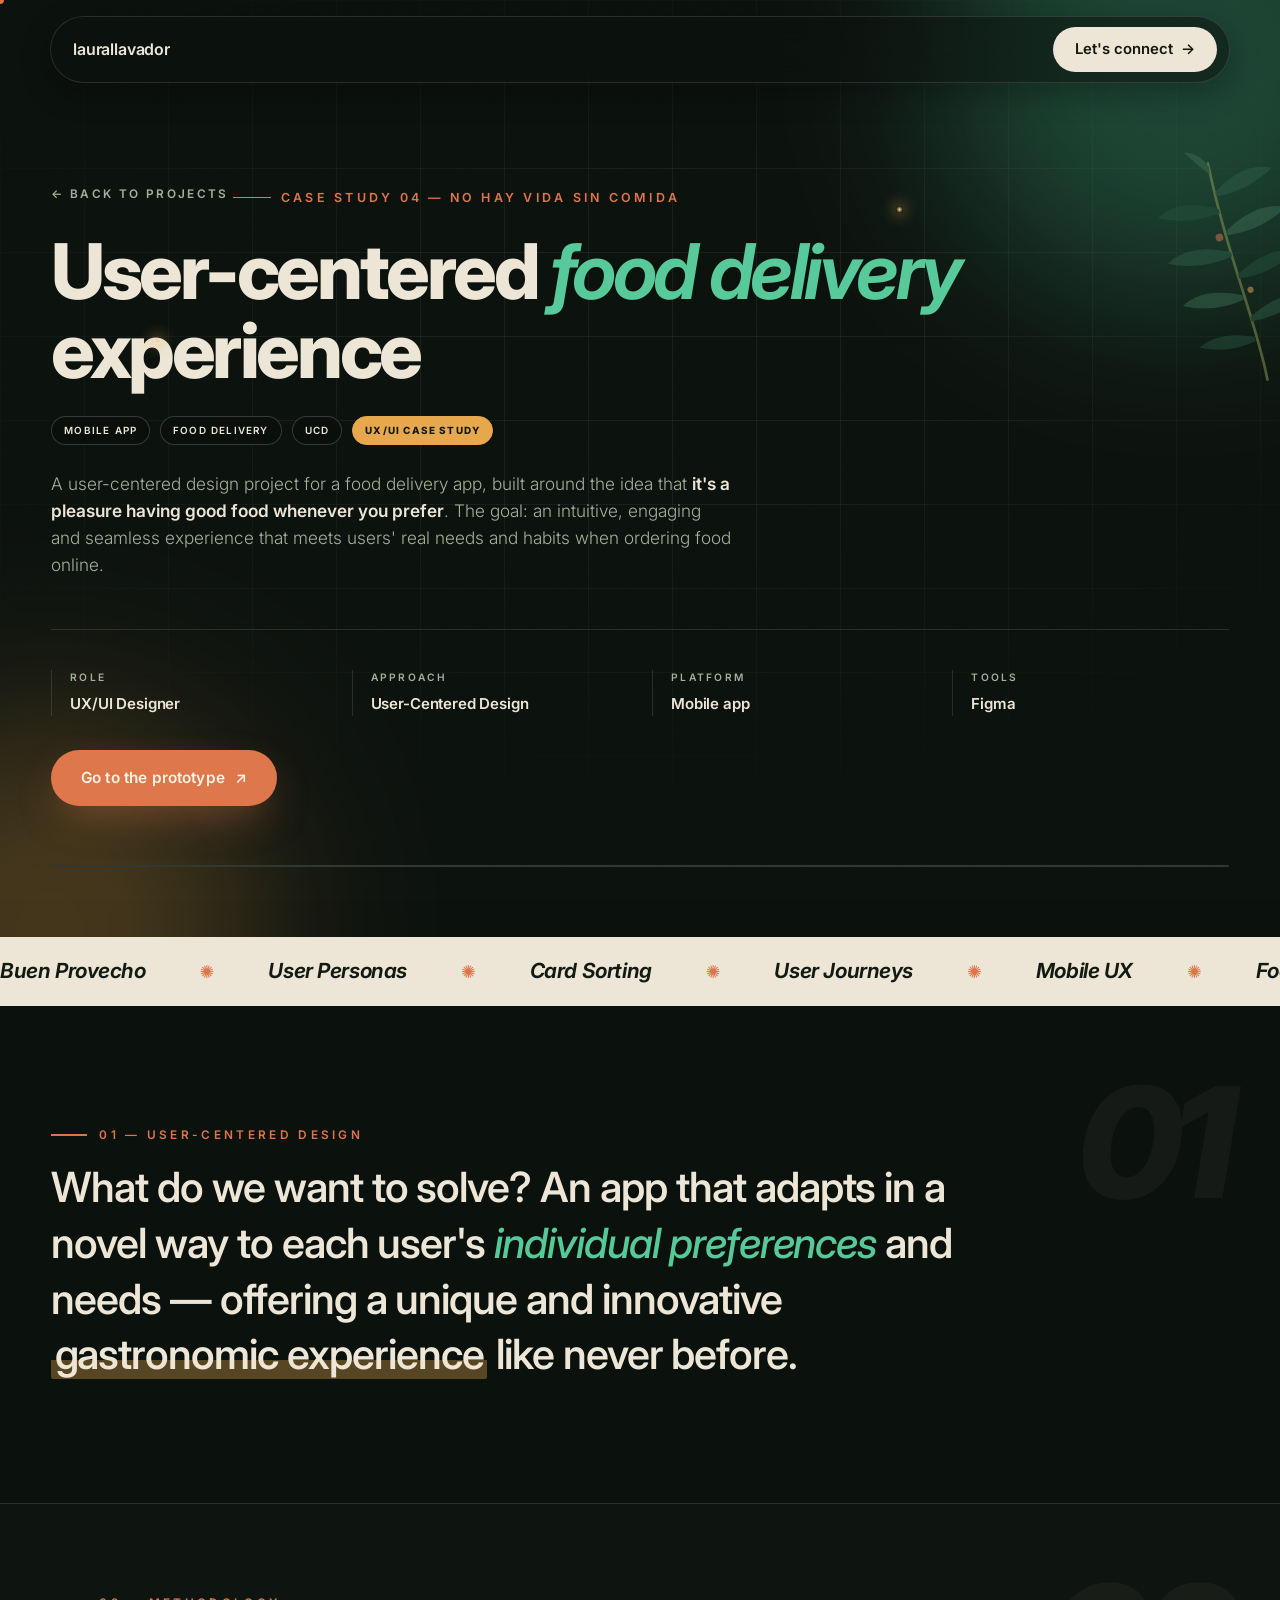
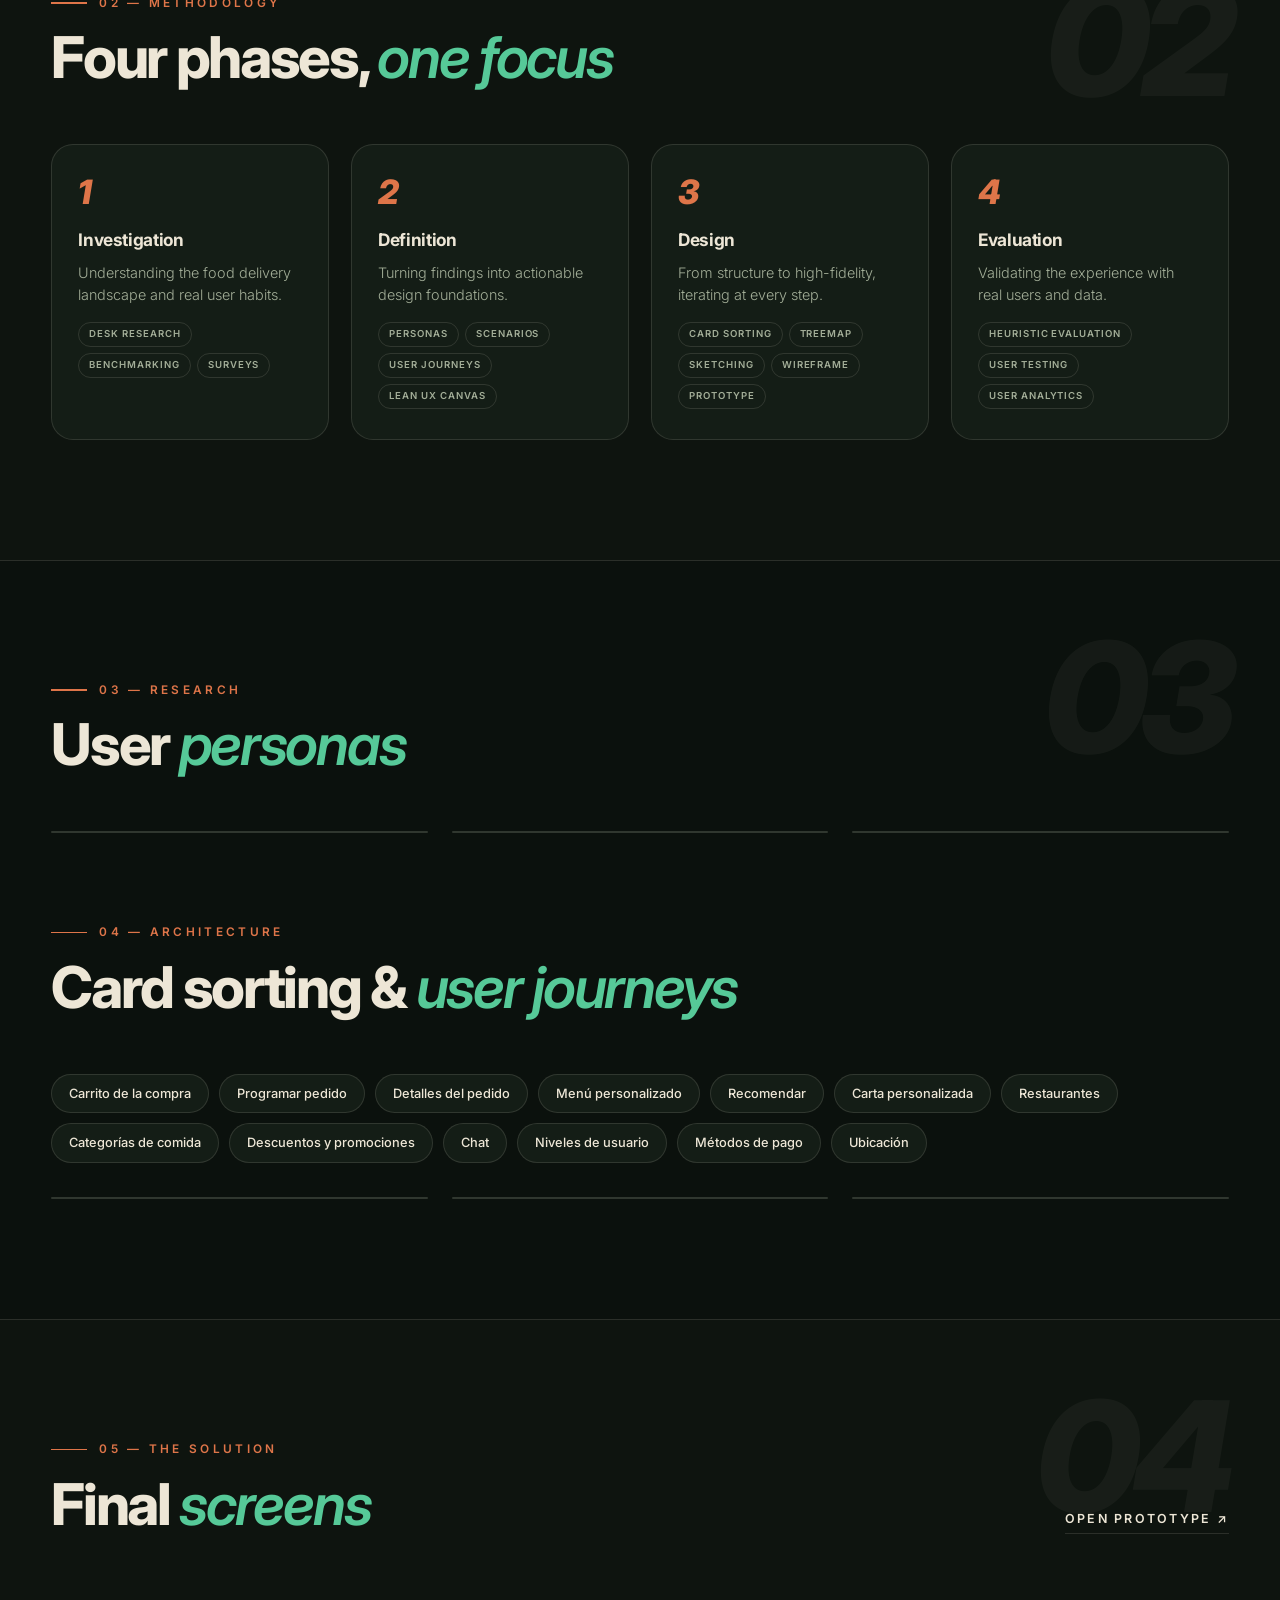
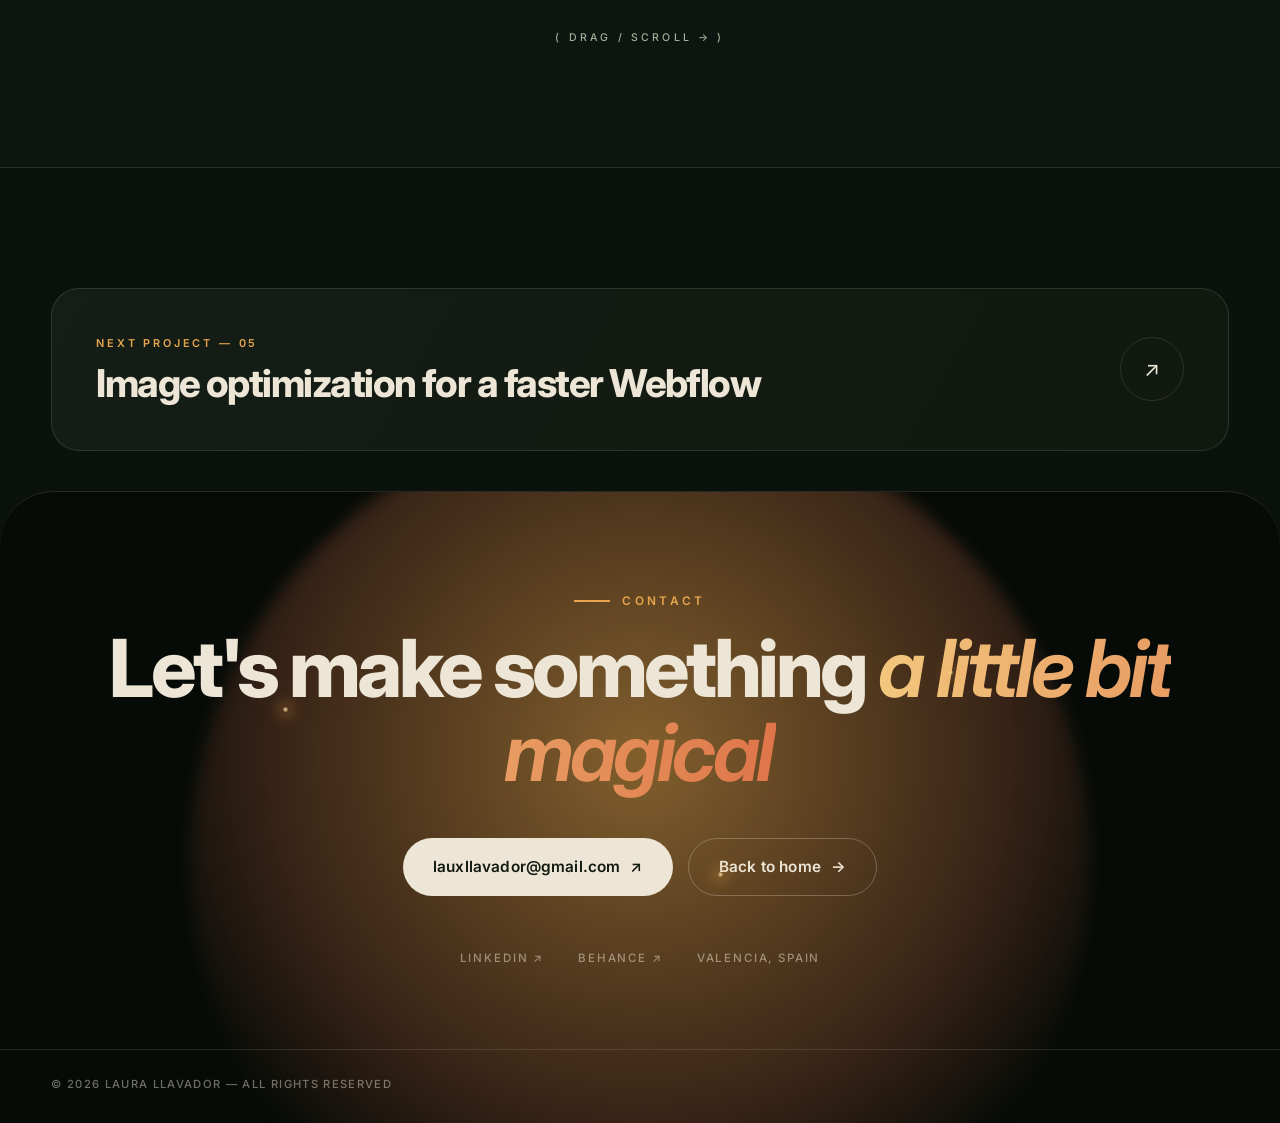
==== commit 10b82bc9: "Añade caso de estudio Kimera Technologies como proyecto principal - Nueva página kimera.html: rol de" ====
--- a/comida.html
+++ b/comida.html
@@ -36,12 +36,8 @@
 </svg>
 
 <header class="nav" id="nav">
-  <a class="logo" href="index.html">laura<span class="star">✺</span>llavador</a>
-  <nav class="nav-links">
-    <a href="index.html#about">About</a>
-    <a href="index.html#work">Work</a>
-    <a href="index.html#journey">Journey</a>
-  </nav>
+  <a class="logo" href="index.html">laurallavador</a>
+  
   <a class="nav-cta magnetic" href="#contact">Let's connect <span class="arr">→</span></a>
   <button class="burger" id="burger" aria-label="Menu" aria-expanded="false"><span></span><span></span></button>
 </header>
@@ -68,7 +64,7 @@
 
   <div class="container">
     <a class="back reveal" href="index.html#work">← Back to projects</a>
-    <p class="eyebrow">Case study 03 — No Hay Vida Sin Comida</p>
+    <p class="eyebrow">Case study 04 — No Hay Vida Sin Comida</p>
     <h1 class="pp-title">User-centered <em>food delivery</em> experience</h1>
     <div class="pp-tags">
       <span class="tag">Mobile App</span><span class="tag">Food Delivery</span><span class="tag">UCD</span><span class="tag tag-hot">UX/UI Case study</span>
@@ -231,7 +227,7 @@
   <div class="container">
     <a class="next reveal" href="compressflow.html">
       <div>
-        <span class="nx-label">Next project — 04</span>
+        <span class="nx-label">Next project — 05</span>
         <h3>Image optimization for a faster Webflow</h3>
       </div>
       <span class="card-cta">↗</span>
@@ -258,10 +254,9 @@
       <span>Valencia, Spain</span>
     </div>
   </div>
-  <footer>
+   <footer>
     <div class="container foot-inner">
       <span>© 2026 Laura Llavador — All rights reserved</span>
-      <span>Hecho entre el bosque y el mar <span class="star">✺</span> 39.47° N</span>
     </div>
   </footer>
 </section>
--- a/styles.css
+++ b/styles.css
@@ -254,7 +254,7 @@
 /* ============ MARQUEE ============ */
 .marquee{
   background:var(--cream);color:#131A12;overflow:hidden;
-  padding:18px 0;transform:rotate(-1deg) scale(1.02);position:relative;z-index:4;
+  padding:18px 0;position:relative;z-index:4;
 }
 .marquee-track{display:flex;width:max-content;animation:marquee 30s linear infinite}
 .marquee:hover .marquee-track{animation-play-state:paused}
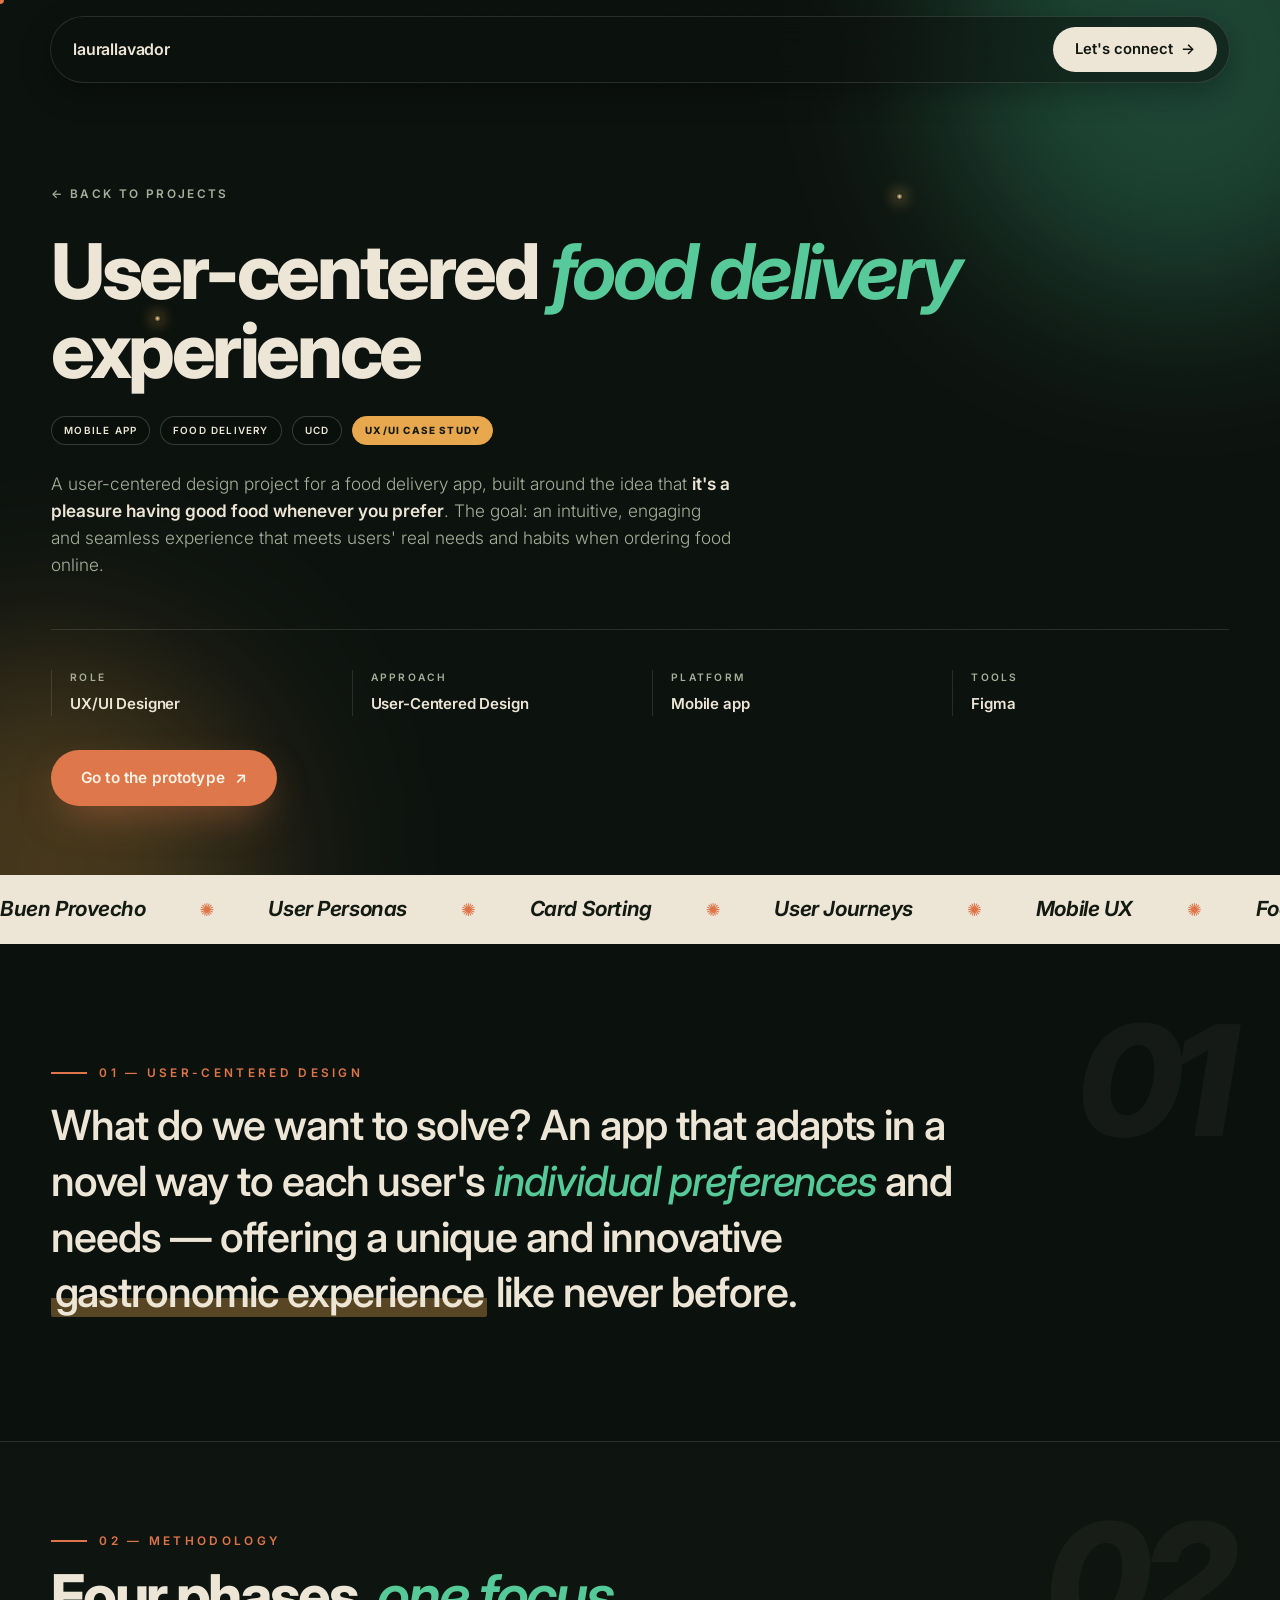
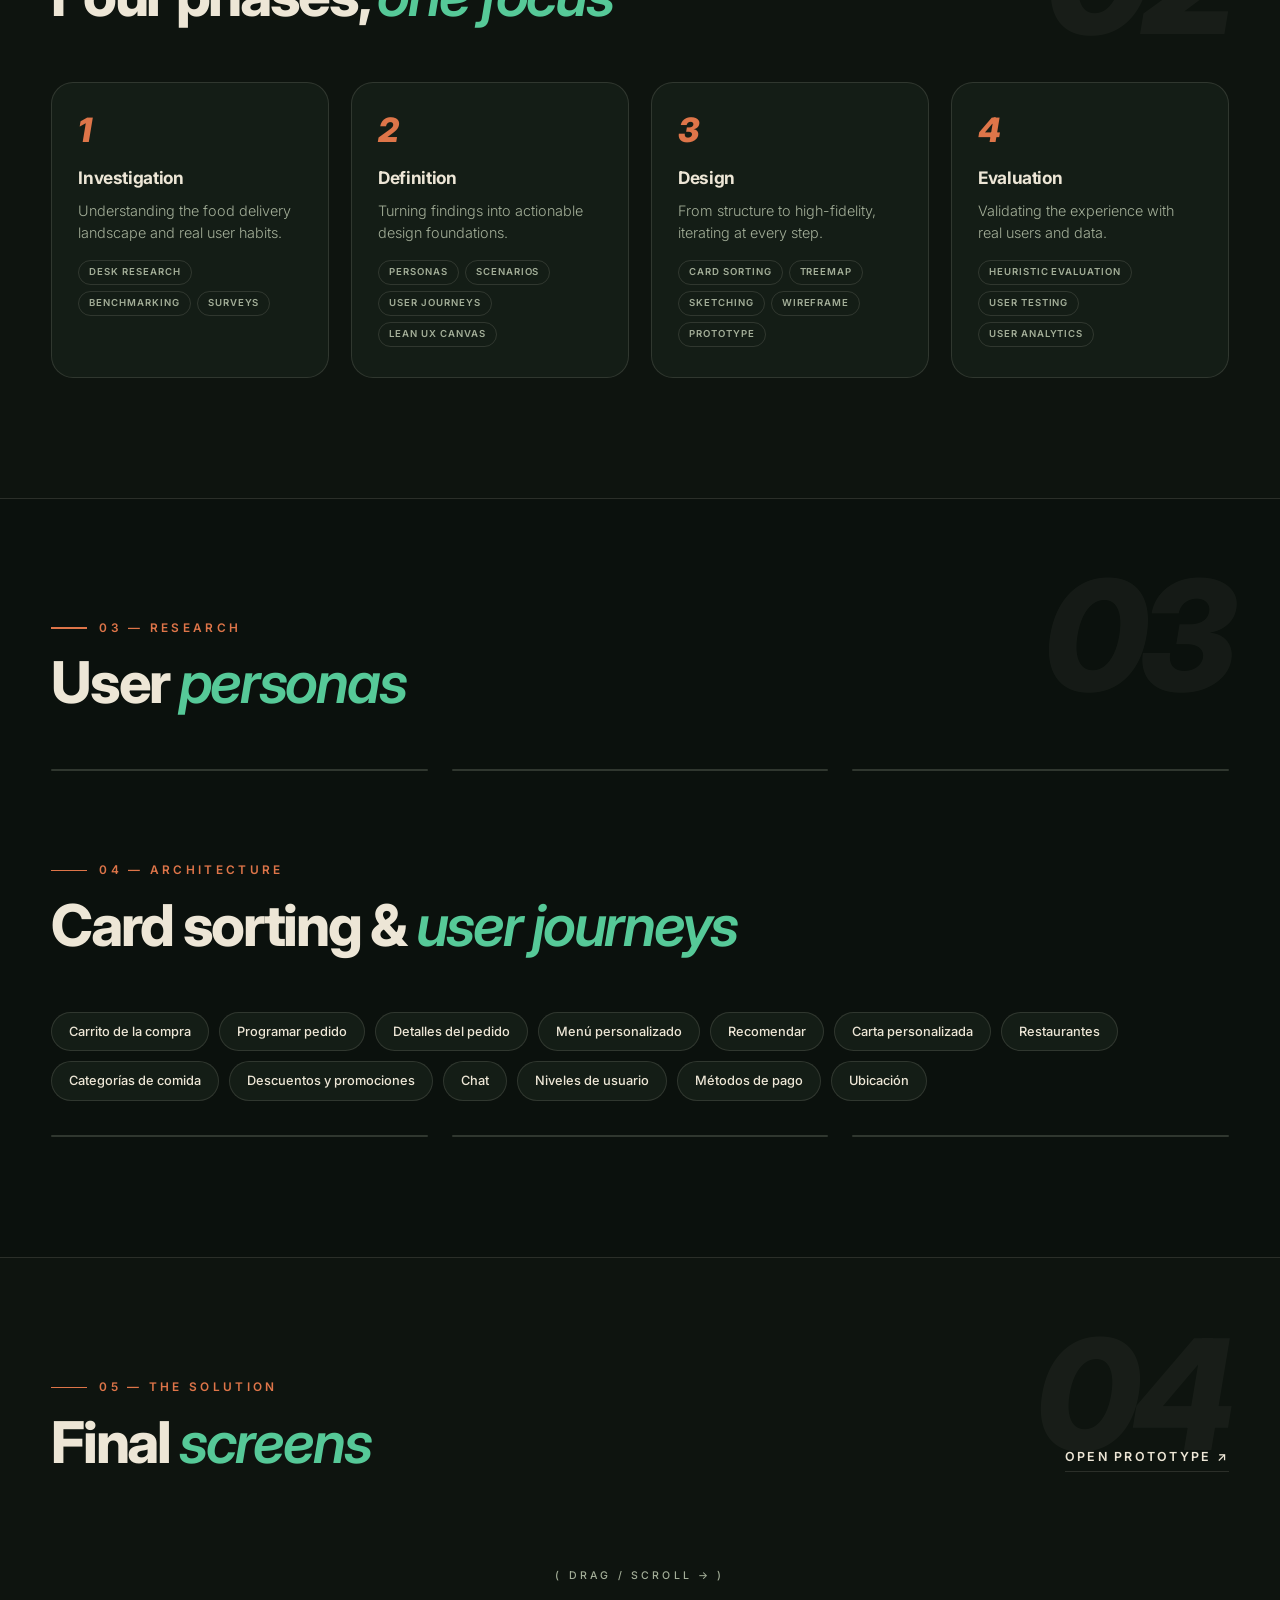
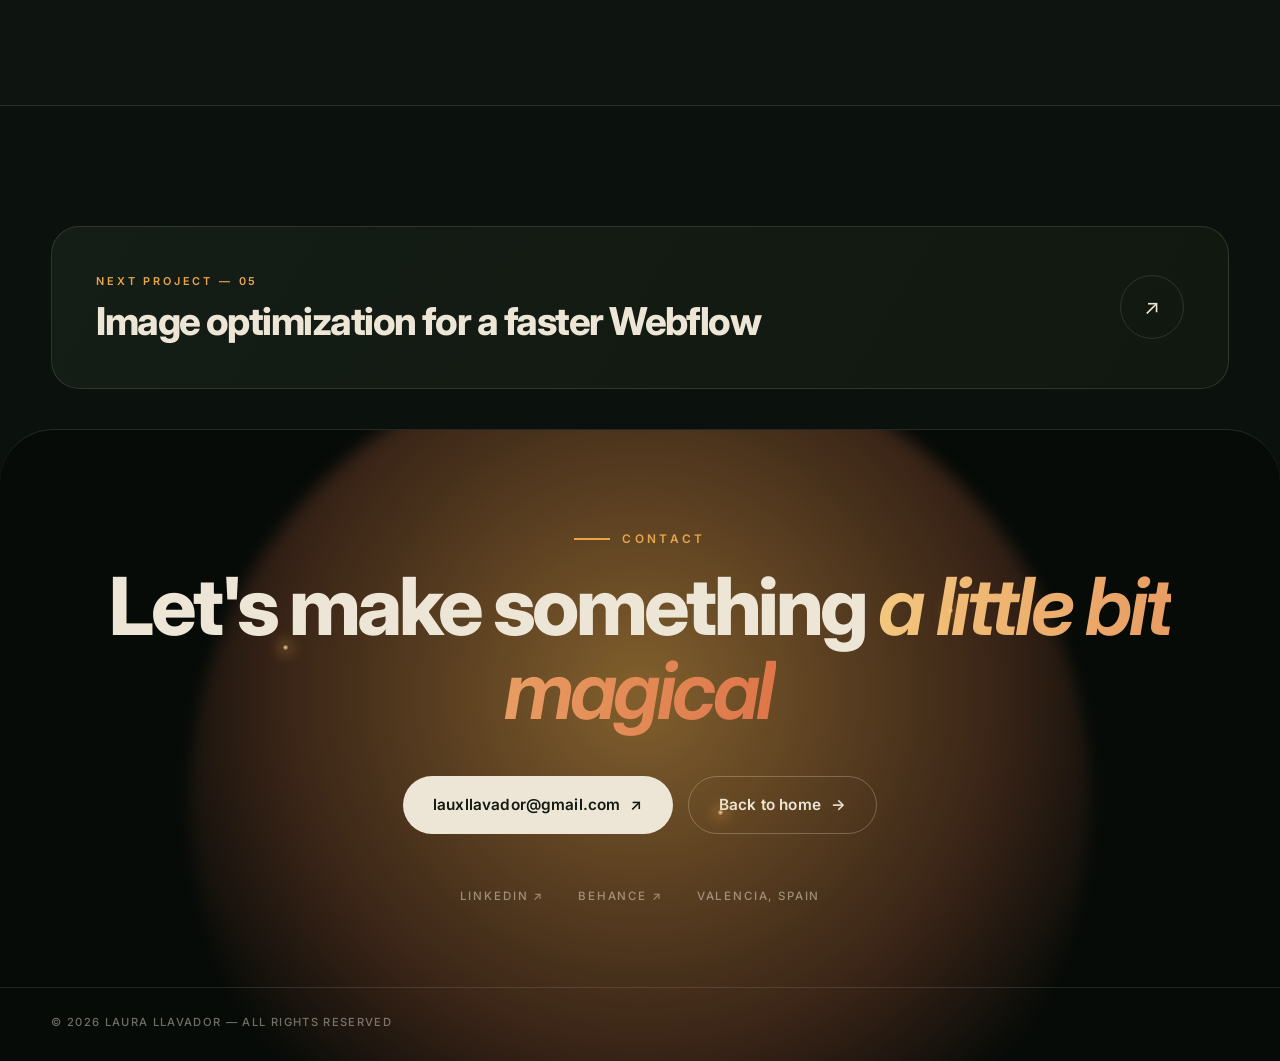
==== commit 3c1cbce8: "Nuevos proyectos y final de rediseño" ====
--- a/comida.html
+++ b/comida.html
@@ -16,24 +16,6 @@
 <div class="cursor-dot"></div>
 <div class="cursor-ring"></div>
 
-<svg width="0" height="0" style="position:absolute" aria-hidden="true">
-  <defs>
-    <g id="frond-art">
-      <path d="M111 316 C104 240 117 150 108 26" stroke="#8E9B52" stroke-width="3.5" fill="none" stroke-linecap="round"/>
-      <path d="M109 64 Q64 36 30 54 Q68 74 109 70 Z" fill="#2D5C46"/>
-      <path d="M111 86 Q158 58 190 76 Q154 96 111 92 Z" fill="#24503C"/>
-      <path d="M109 116 Q60 90 26 108 Q66 128 109 122 Z" fill="#3A6B4F"/>
-      <path d="M111 144 Q160 118 194 136 Q156 156 111 150 Z" fill="#2D5C46"/>
-      <path d="M110 174 Q62 150 30 166 Q68 186 110 180 Z" fill="#24503C"/>
-      <path d="M112 202 Q158 178 190 194 Q154 214 112 208 Z" fill="#3A6B4F"/>
-      <path d="M110 232 Q66 210 36 224 Q70 242 110 238 Z" fill="#2D5C46"/>
-      <path d="M112 258 Q154 238 184 252 Q150 270 112 264 Z" fill="#24503C"/>
-      <path d="M108 30 Q116 8 134 4 Q122 24 110 40 Z" fill="#3A6B4F"/>
-      <circle cx="120" cy="122" r="5" fill="#DE7549"/>
-      <circle cx="100" cy="198" r="4" fill="#E8A64C"/>
-    </g>
-  </defs>
-</svg>
 
 <header class="nav" id="nav">
   <a class="logo" href="index.html">laurallavador</a>
@@ -42,18 +24,12 @@
   <button class="burger" id="burger" aria-label="Menu" aria-expanded="false"><span></span><span></span></button>
 </header>
 
-<nav class="mmenu" id="mmenu">
-  <a href="index.html#about"><i>01</i> About</a>
-  <a href="index.html#work"><i>02</i> Work</a>
-  <a href="index.html#journey"><i>03</i> Journey</a>
-  <a href="#contact"><i>04</i> Contact</a>
-</nav>
+
 
 <main id="top">
 
 <!-- ================= PROJECT HERO ================= -->
 <section class="pp-hero" id="hero">
-  <div class="grid-lines"></div>
   <div class="blob blob-1"></div>
   <div class="blob blob-2"></div>
   <div class="frond" style="right:-40px;top:140px;width:170px;transform:scaleX(-1) rotate(16deg);opacity:.5">
@@ -64,7 +40,6 @@
 
   <div class="container">
     <a class="back reveal" href="index.html#work">← Back to projects</a>
-    <p class="eyebrow">Case study 04 — No Hay Vida Sin Comida</p>
     <h1 class="pp-title">User-centered <em>food delivery</em> experience</h1>
     <div class="pp-tags">
       <span class="tag">Mobile App</span><span class="tag">Food Delivery</span><span class="tag">UCD</span><span class="tag tag-hot">UX/UI Case study</span>
@@ -83,9 +58,6 @@
     <div class="hero-ctas reveal" style="margin-top:34px">
       <a class="btn btn-primary magnetic" href="https://www.figma.com/file/KXexzQclgHFABuZZNzE1kl?type=design&node-id=8%3A39&mode=design" target="_blank" rel="noopener">Go to the prototype <span class="arr">↗</span></a>
     </div>
-    <div class="pp-hero-img reveal">
-      <img src="https://www.laurallavador.com/images/comida/comidamain.png" alt="No Hay Vida Sin Comida app overview" onerror="this.style.display='none'">
-    </div>
   </div>
 </section>
 
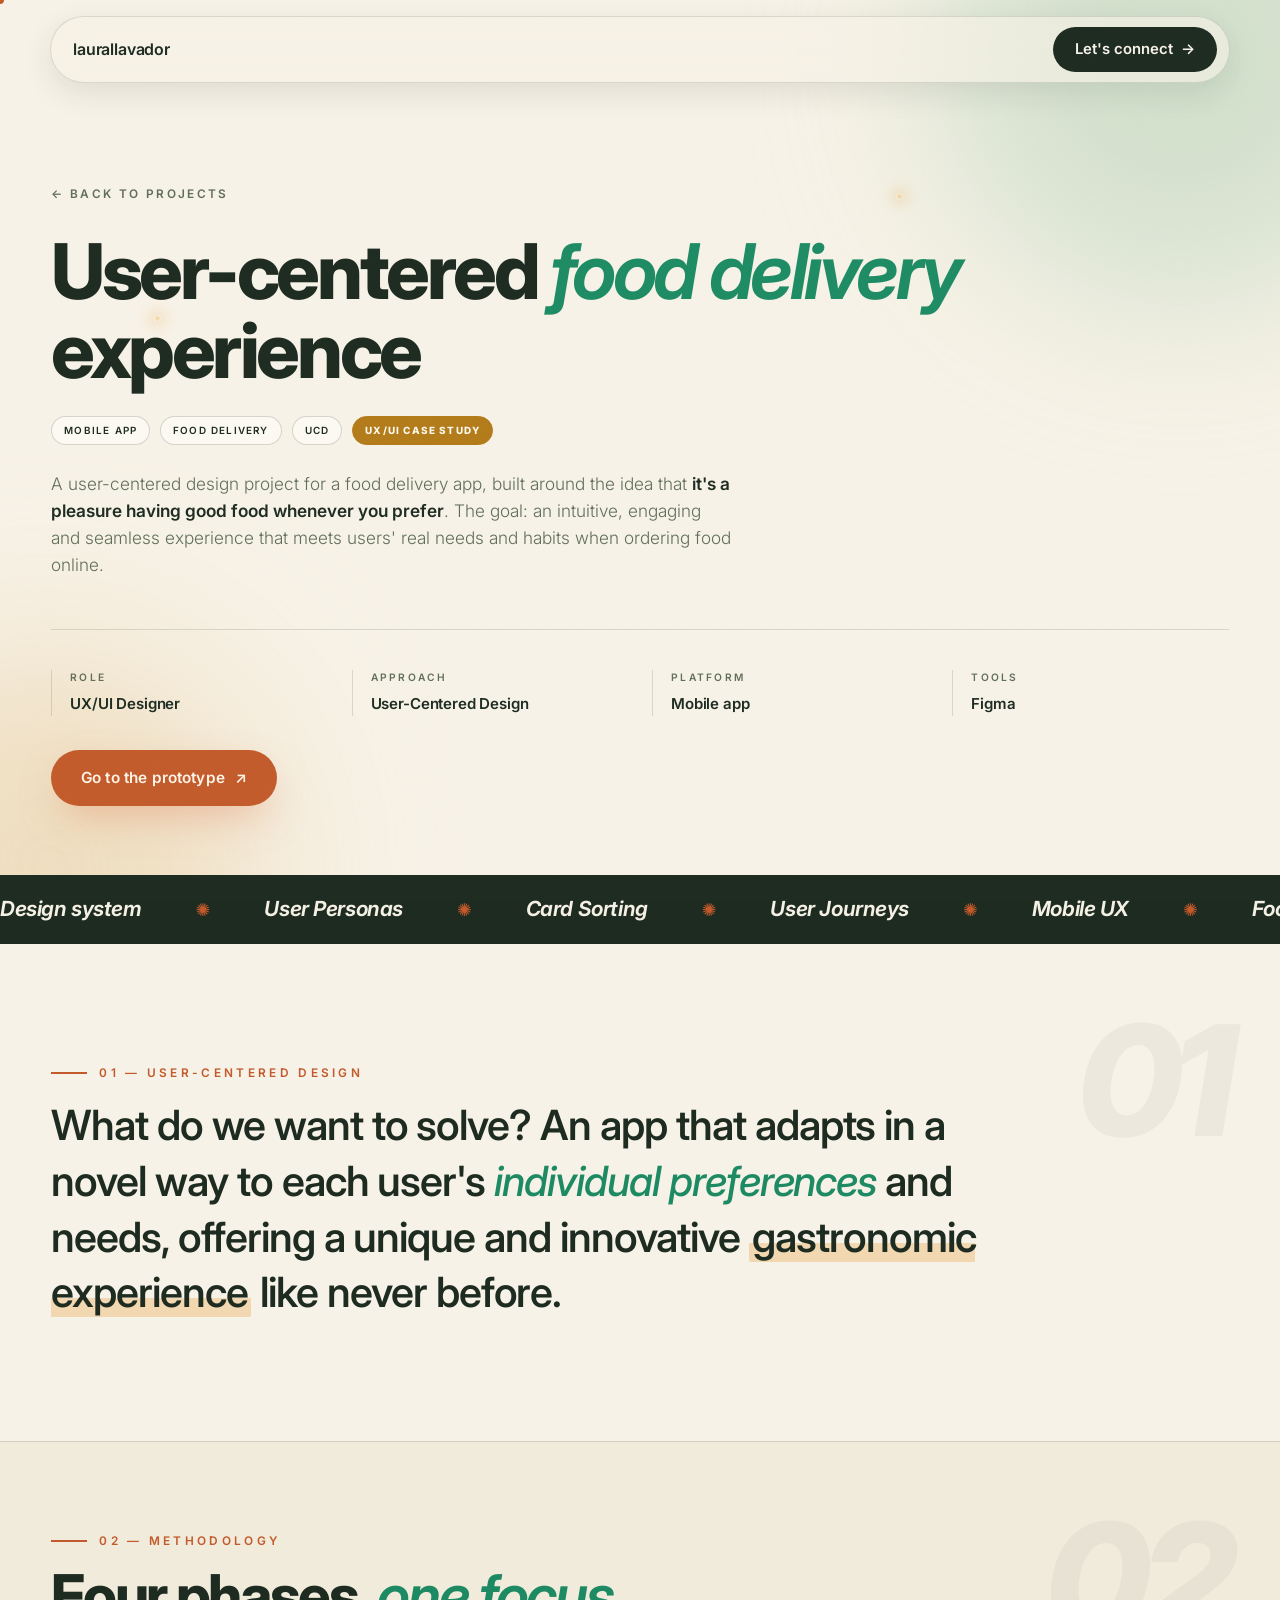
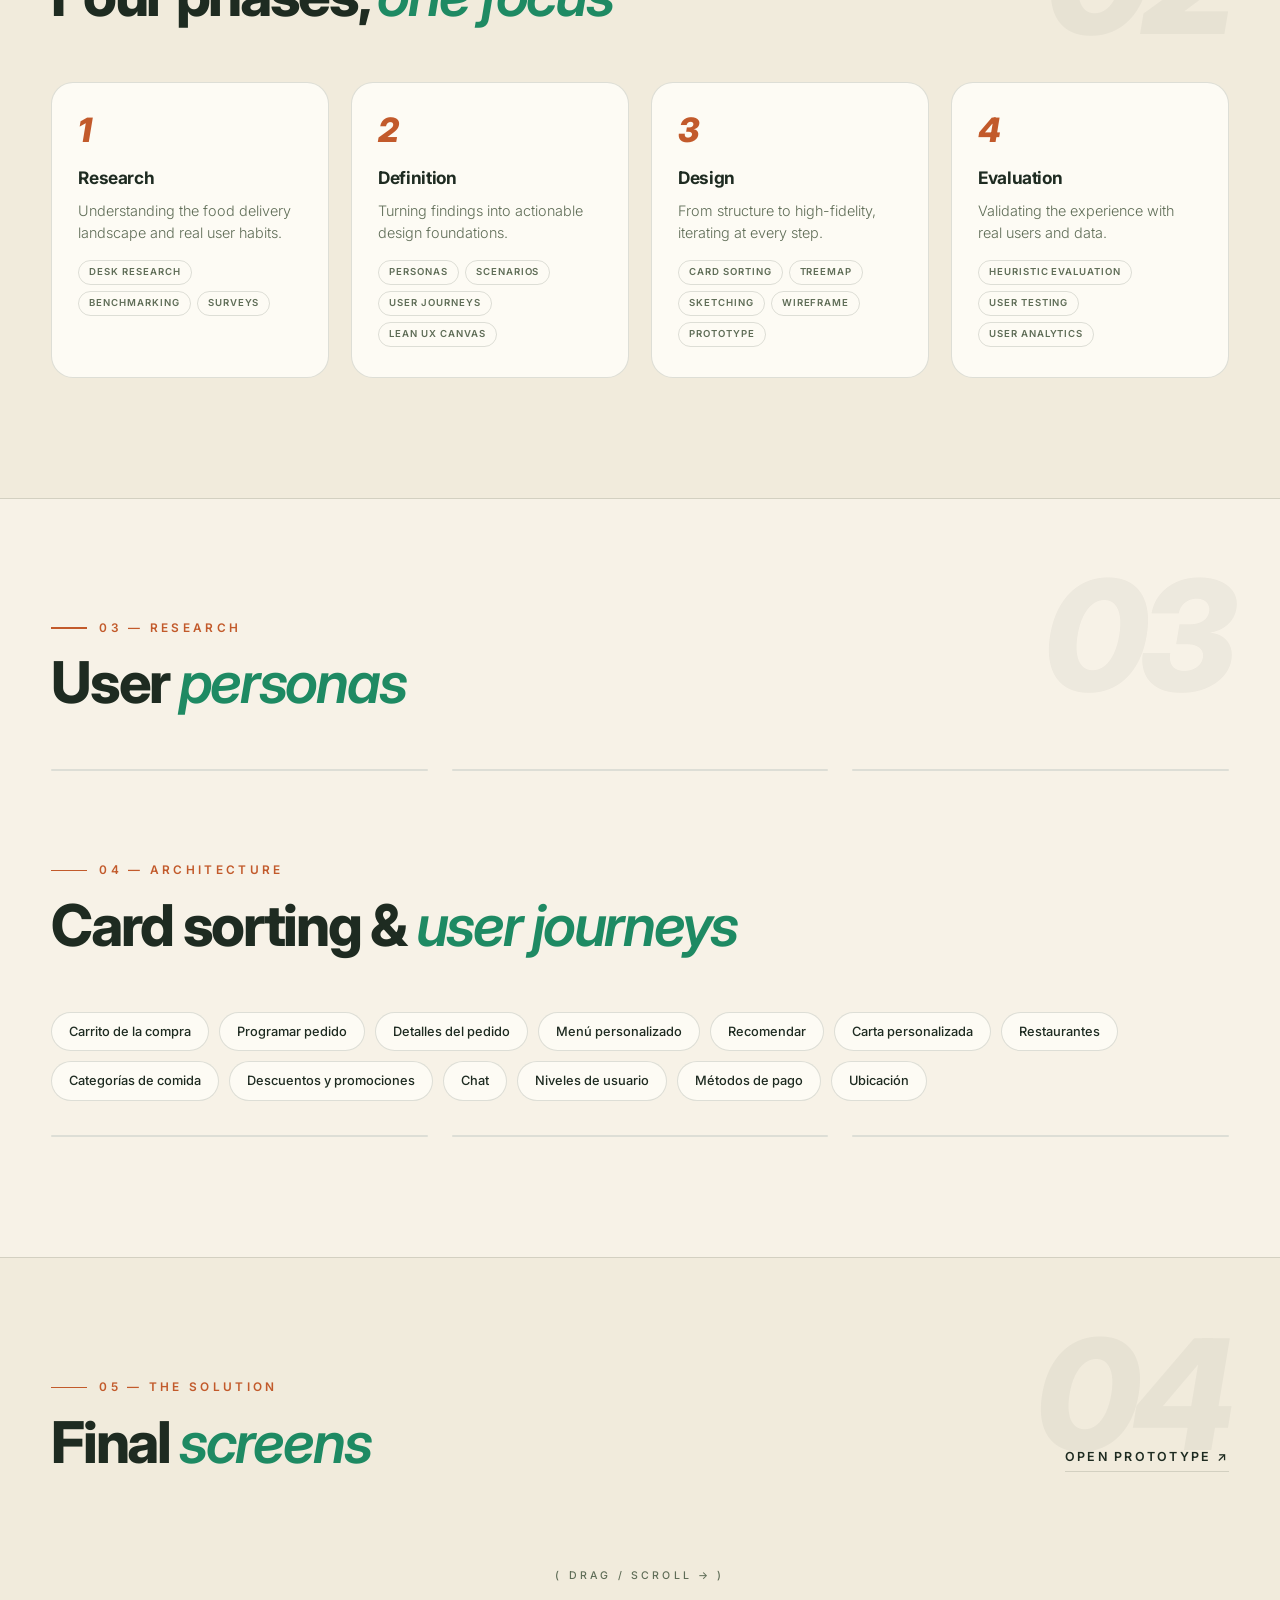
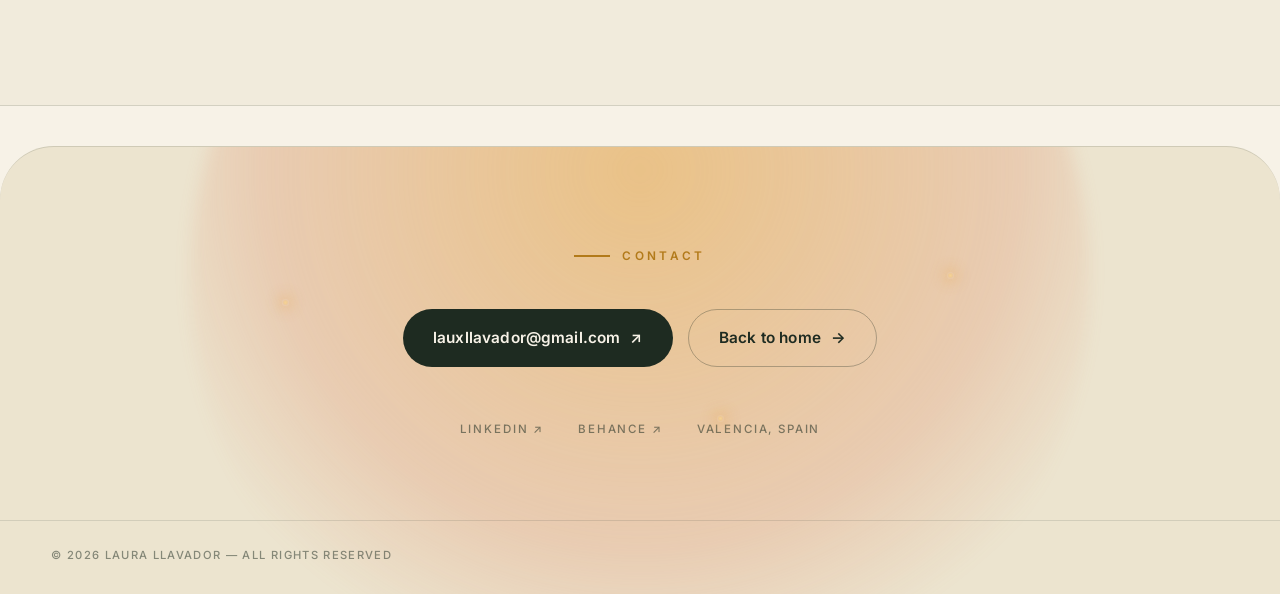
==== commit 27c569df: "Cambia el sitio a light mode y añade favicon, CV y blur de datos sensibles - Rediseña la paleta a "M" ====
--- a/comida.html
+++ b/comida.html
@@ -5,7 +5,8 @@
 <meta name="viewport" content="width=device-width, initial-scale=1.0">
 <title>No Hay Vida Sin Comida — Food Delivery UX | Laura Llavador</title>
 <meta name="description" content="No Hay Vida Sin Comida — user-centered food delivery app. UX/UI case study by Laura Llavador.">
-<meta name="theme-color" content="#0B110D">
+<meta name="theme-color" content="#F7F2E7">
+<link rel="icon" type="image/svg+xml" href="favicon.svg">
 <link rel="preconnect" href="https://fonts.googleapis.com">
 <link rel="preconnect" href="https://fonts.gstatic.com" crossorigin>
 <link href="https://fonts.googleapis.com/css2?family=Inter:ital,opsz,wght@0,14..32,100..900;1,14..32,100..900&display=swap" rel="stylesheet">
@@ -65,12 +66,12 @@
 <div class="marquee" aria-hidden="true">
   <div class="marquee-track">
     <div class="marquee-group">
-      <span>Buen Provecho</span><i>✺</i><span>User Personas</span><i>✺</i>
+      <span>Design system</span><i>✺</i><span>User Personas</span><i>✺</i>
       <span>Card Sorting</span><i>✺</i><span>User Journeys</span><i>✺</i>
       <span>Mobile UX</span><i>✺</i><span>Food Delivery</span><i>✺</i>
     </div>
     <div class="marquee-group">
-      <span>Buen Provecho</span><i>✺</i><span>User Personas</span><i>✺</i>
+      <span>Design system</span><i>✺</i><span>User Personas</span><i>✺</i>
       <span>Card Sorting</span><i>✺</i><span>User Journeys</span><i>✺</i>
       <span>Mobile UX</span><i>✺</i><span>Food Delivery</span><i>✺</i>
     </div>
@@ -84,7 +85,7 @@
     <p class="sec-label reveal">01 — User-centered design</p>
     <p class="statement reveal">
       What do we want to solve? An app that adapts in a novel way to each user's
-      <em>individual preferences</em> and needs — offering a unique and innovative
+      <em>individual preferences</em> and needs, offering a unique and innovative
       <span class="hl">gastronomic experience</span> like never before.
     </p>
   </div>
@@ -103,7 +104,7 @@
     <div class="steps steps-4" data-stagger>
       <div class="step reveal">
         <span class="step-num">1</span>
-        <h4>Investigation</h4>
+        <h4>Research</h4>
         <p>Understanding the food delivery landscape and real user habits.</p>
         <div class="mini"><span>Desk research</span><span>Benchmarking</span><span>Surveys</span></div>
       </div>
@@ -194,18 +195,7 @@
   </div>
 </section>
 
-<!-- ================= NEXT PROJECT ================= -->
-<section style="padding-bottom:0">
-  <div class="container">
-    <a class="next reveal" href="compressflow.html">
-      <div>
-        <span class="nx-label">Next project — 05</span>
-        <h3>Image optimization for a faster Webflow</h3>
-      </div>
-      <span class="card-cta">↗</span>
-    </a>
-  </div>
-</section>
+
 
 <!-- ================= CONTACT ================= -->
 <section id="contact" class="compact">
@@ -215,7 +205,6 @@
   <span class="ff" style="left:56%;top:60%;animation-duration:14s,3.8s;animation-delay:-7s,-1.9s"></span>
   <div class="container contact-inner">
     <p class="sec-label contact-label reveal">Contact</p>
-    <h2 class="contact-title reveal">Let's make something <em>a little bit magical</em></h2>
     <div class="contact-ctas reveal">
       <a class="btn btn-sand magnetic" href="mailto:lauxllavador@gmail.com">lauxllavador@gmail.com <span class="arr">↗</span></a>
       <a class="btn btn-line magnetic" href="index.html">Back to home <span class="arr">→</span></a>
--- a/styles.css
+++ b/styles.css
@@ -1,26 +1,26 @@
-/* ====== BOSQUE MEDITERRÁNEO — design system · Laura Llavador ====== */
+/* ====== MEDITERRÁNEO DÍA — design system · Laura Llavador ====== */
 :root{
-  --bg:#0B110D;            /* noche de bosque */
-  --bg-2:#0E140F;          /* banda de sección */
-  --surface:#141D16;       /* tarjetas */
-  --abyss:#070B08;         /* contacto */
-  --ink:#EDE6D6;           /* texto arena */
-  --ink-soft:#A3AE98;      /* texto musgo claro */
-  --cream:#EDE6D6;
-  --sea:#4FB3A5;
-  --turquoise:#56C998;
-  --leaf:#A6C25E;          /* lima oliva viva */
-  --olive:#8E9B52;
-  --terracotta:#DE7549;    /* barro rústico */
-  --terracotta-dark:#C45E37;
-  --sun:#E8A64C;           /* ámbar */
-  --sun-soft:#F3C77E;
-  --line:rgba(237,230,214,.13);
-  --shadow:0 30px 70px -25px rgba(0,0,0,.65);
+  --bg:#F7F2E7;            /* arena clara */
+  --bg-2:#F1EBDC;          /* banda de sección */
+  --surface:#FDFBF4;       /* tarjetas */
+  --abyss:#ECE4CF;         /* contacto */
+  --ink:#1E2B21;           /* tinta bosque */
+  --ink-soft:#5F6D57;      /* musgo */
+  --cream:#1E2B21;         /* sólido de contraste (botones, marquee) */
+  --sea:#2E7D71;
+  --turquoise:#1E8A63;
+  --leaf:#6F8628;          /* oliva */
+  --olive:#77813F;
+  --terracotta:#C25A2B;    /* barro rústico */
+  --terracotta-dark:#A84A20;
+  --sun:#B27A1A;           /* ámbar oscuro */
+  --sun-soft:#E8A64C;
+  --line:rgba(30,43,33,.14);
+  --shadow:0 30px 70px -25px rgba(30,43,33,.22);
   --ease:cubic-bezier(.22,1,.36,1);
 }
 *{margin:0;padding:0;box-sizing:border-box}
-html{scroll-behavior:smooth;scroll-padding-top:100px;color-scheme:dark}
+html{scroll-behavior:smooth;scroll-padding-top:100px;color-scheme:light}
 body{
   font-family:'Inter',system-ui,sans-serif;
   background:var(--bg);
@@ -29,7 +29,7 @@
   -webkit-font-smoothing:antialiased;
   line-height:1.55;
 }
-::selection{background:var(--leaf);color:#10150D}
+::selection{background:var(--leaf);color:#FDFBF4}
 img{max-width:100%;display:block}
 a{color:inherit;text-decoration:none}
 button{font:inherit;background:none;border:none;color:inherit;cursor:pointer}
@@ -72,13 +72,13 @@
   width:min(1180px,94vw);
   display:flex;align-items:center;justify-content:space-between;gap:12px;
   padding:10px 12px 10px 22px;border-radius:999px;
-  background:rgba(11,17,13,.55);
+  background:rgba(247,242,231,.6);
   backdrop-filter:blur(16px);-webkit-backdrop-filter:blur(16px);
   border:1px solid var(--line);
-  box-shadow:0 10px 30px rgba(0,0,0,.3);
+  box-shadow:0 10px 30px rgba(30,43,33,.1);
   transition:box-shadow .4s,background .4s;
 }
-.nav.scrolled{background:rgba(9,14,11,.85);box-shadow:0 16px 44px rgba(0,0,0,.45)}
+.nav.scrolled{background:rgba(247,242,231,.9);box-shadow:0 16px 44px rgba(30,43,33,.16)}
 .logo{font-size:1rem;font-weight:600;letter-spacing:-.01em;display:flex;align-items:center;gap:2px}
 .logo .star{color:var(--terracotta);display:inline-block;animation:spin 9s linear infinite}
 .nav-links{display:flex;gap:2px;align-items:center}
@@ -86,9 +86,9 @@
   padding:9px 16px;border-radius:999px;font-size:.93rem;color:var(--ink-soft);
   transition:background .3s,color .3s;
 }
-.nav-links a:hover{background:rgba(237,230,214,.08);color:var(--ink)}
+.nav-links a:hover{background:rgba(30,43,33,.06);color:var(--ink)}
 .nav-cta{
-  background:var(--cream);color:#11160F;padding:11px 22px;border-radius:999px;
+  background:var(--cream);color:#F7F2E7;padding:11px 22px;border-radius:999px;
   font-size:.93rem;font-weight:600;display:inline-flex;align-items:center;gap:8px;
   transition:background .3s,transform .3s;
 }
@@ -131,12 +131,12 @@
 }
 .blob{
   position:absolute;border-radius:50%;filter:blur(85px);pointer-events:none;
-  mix-blend-mode:screen;animation:breathe 9s ease-in-out infinite alternate;
+  mix-blend-mode:multiply;animation:breathe 9s ease-in-out infinite alternate;
   transform:translate(calc(var(--px,0)*1px),calc(var(--py,0)*1px));
 }
-.blob-1{width:560px;height:560px;background:#1E5C44;top:-150px;right:-110px;opacity:.6}
-.blob-2{width:480px;height:480px;background:#6E4A1C;bottom:-150px;left:-150px;opacity:.55;animation-delay:-3s}
-.blob-3{width:340px;height:340px;background:#174D4D;top:32%;left:36%;opacity:.45;animation-delay:-6s}
+.blob-1{width:560px;height:560px;background:#BFE0CE;top:-150px;right:-110px;opacity:.6}
+.blob-2{width:480px;height:480px;background:#F0D9AE;bottom:-150px;left:-150px;opacity:.55;animation-delay:-3s}
+.blob-3{width:340px;height:340px;background:#C4E1DF;top:32%;left:36%;opacity:.45;animation-delay:-6s}
 @keyframes breathe{from{opacity:.32}to{opacity:.62}}
 
 .hero-meta{
@@ -190,18 +190,18 @@
 .btn:hover .arr{transform:translateX(5px)}
 .btn-primary{background:var(--terracotta);color:#FFF3E6;box-shadow:0 16px 40px -12px rgba(222,117,73,.5)}
 .btn-primary:hover{background:var(--terracotta-dark)}
-.btn-ghost{border:1.5px solid var(--line);color:var(--ink);background:rgba(237,230,214,.04)}
-.btn-ghost:hover{border-color:var(--cream);background:rgba(237,230,214,.08)}
+.btn-ghost{border:1.5px solid var(--line);color:var(--ink);background:rgba(30,43,33,.04)}
+.btn-ghost:hover{border-color:var(--cream);background:rgba(30,43,33,.08)}
 .hero-chips{display:flex;flex-wrap:wrap;gap:10px;margin-top:40px}
 .chip{
   display:inline-flex;align-items:center;gap:9px;
   font-size:.72rem;font-weight:500;letter-spacing:.12em;text-transform:uppercase;
   padding:9px 16px;border:1px solid var(--line);border-radius:999px;
-  background:rgba(237,230,214,.05);color:var(--ink-soft);font-variant-numeric:tabular-nums;
+  background:rgba(30,43,33,.05);color:var(--ink-soft);font-variant-numeric:tabular-nums;
 }
 .chip b{color:var(--ink);font-weight:700}
-.dot-live{width:8px;height:8px;border-radius:50%;background:#57C97E;position:relative}
-.dot-live::after{content:"";position:absolute;inset:-4px;border-radius:50%;border:1.5px solid #57C97E;animation:ping 1.8s ease-out infinite}
+.dot-live{width:8px;height:8px;border-radius:50%;background:#1FA35B;position:relative}
+.dot-live::after{content:"";position:absolute;inset:-4px;border-radius:50%;border:1.5px solid #1FA35B;animation:ping 1.8s ease-out infinite}
 @keyframes ping{0%{transform:scale(.4);opacity:.9}80%,100%{transform:scale(1.25);opacity:0}}
 
 /* portrait */
@@ -210,7 +210,7 @@
 .arch{
   position:relative;overflow:hidden;aspect-ratio:4/4.9;
   border-radius:999px 999px 30px 30px;
-  background:linear-gradient(180deg,#16312B 0%,#1C3A2A 46%,#4A3A1E 78%,#6B4A24 100%);
+  background:linear-gradient(180deg,#DCEDE0 0%,#CDE3CF 46%,#EFD9AC 78%,#E3BE84 100%);
   border:1px solid var(--line);box-shadow:var(--shadow);
 }
 .sun-disc{
@@ -227,10 +227,10 @@
 .arch img{position:relative;z-index:2;width:100%;height:100%;object-fit:cover;object-position:center bottom}
 .badge{
   position:absolute;z-index:4;display:flex;align-items:center;gap:10px;
-  background:rgba(12,18,14,.78);backdrop-filter:blur(10px);
-  border:1px solid rgba(237,230,214,.22);border-radius:999px;padding:11px 18px;
+  background:rgba(253,251,244,.82);-webkit-backdrop-filter:blur(10px);backdrop-filter:blur(10px);
+  border:1px solid rgba(30,43,33,.16);border-radius:999px;padding:11px 18px;
   font-size:.7rem;font-weight:600;letter-spacing:.1em;text-transform:uppercase;
-  box-shadow:0 16px 34px -12px rgba(0,0,0,.55);white-space:nowrap;
+  box-shadow:0 16px 34px -12px rgba(30,43,33,.25);white-space:nowrap;
 }
 .badge-avail{top:24px;left:-44px;animation:hover1 6s ease-in-out infinite alternate}
 .badge-work{bottom:64px;right:-48px;animation:hover1 7s ease-in-out infinite alternate-reverse}
@@ -253,7 +253,7 @@
 @keyframes bob{0%,100%{transform:translateY(0)}50%{transform:translateY(7px)}}
 /* ============ MARQUEE ============ */
 .marquee{
-  background:var(--cream);color:#131A12;overflow:hidden;
+  background:var(--cream);color:#F5F0E4;overflow:hidden;
   padding:18px 0;position:relative;z-index:4;
 }
 .marquee-track{display:flex;width:max-content;animation:marquee 30s linear infinite}
@@ -280,6 +280,17 @@
   border-bottom:1.5px solid var(--line);transition:border-color .3s,color .3s;white-space:nowrap;
 }
 .sec-link:hover{border-color:var(--leaf);color:var(--leaf)}
+.sec-link.is-disabled{
+  color:var(--ink-soft);opacity:.75;cursor:not-allowed;
+  border-bottom:1.5px dashed var(--line);
+}
+.sec-link.is-disabled:hover{border-color:var(--line);color:var(--ink-soft)}
+.sec-link .soon{
+  font-size:.58rem;font-weight:800;letter-spacing:.14em;text-transform:uppercase;
+  color:var(--sun);background:rgba(178,122,26,.12);
+  border:1px solid rgba(178,122,26,.35);border-radius:999px;padding:4px 10px;
+  white-space:nowrap;
+}
 
 /* ============ ABOUT ============ */
 .statement{
@@ -298,10 +309,10 @@
   border:1px solid var(--line);
   transition:transform .5s var(--ease),box-shadow .5s,border-color .5s;
 }
-.value-card:hover{transform:translateY(-10px);box-shadow:var(--shadow);border-color:rgba(237,230,214,.3)}
-.value-card:nth-child(1){background:linear-gradient(180deg,#12251F,#101B16)}
-.value-card:nth-child(2){background:linear-gradient(180deg,#252012,#1A160E)}
-.value-card:nth-child(3){background:linear-gradient(180deg,#261812,#1B120D)}
+
+.value-card:nth-child(1){background:linear-gradient(180deg,#E2EFE5,#EDF4EA)}
+.value-card:nth-child(2){background:linear-gradient(180deg,#F3ECD6,#F8F2E3)}
+.value-card:nth-child(3){background:linear-gradient(180deg,#F5E3D6,#F9EDE3)}
 .value-glyph{font-size:1.9rem;margin-bottom:14px;display:inline-block}
 .value-card:nth-child(1) .value-glyph{color:var(--sea)}
 .value-card:nth-child(2) .value-glyph{color:var(--leaf)}
@@ -322,7 +333,7 @@
   border:1px solid var(--line);border-radius:999px;background:var(--surface);
   transition:background .3s,color .3s,transform .3s var(--ease),border-color .3s;
 }
-.tool:hover{background:var(--cream);color:#11160F;border-color:var(--cream);transform:translateY(-3px)}
+.tool:hover{background:var(--cream);color:#F7F2E7;border-color:var(--cream);transform:translateY(-3px)}
 .stats{display:grid;grid-template-columns:repeat(3,1fr);gap:20px}
 .stat{border-left:1.5px solid var(--line);padding-left:20px}
 .stat-num{
@@ -340,23 +351,23 @@
   border-radius:26px;background:var(--surface);border:1px solid var(--line);
   transition:transform .55s var(--ease),box-shadow .55s,border-color .55s;
 }
-.card:hover{transform:translateY(-9px);box-shadow:var(--shadow);border-color:rgba(237,230,214,.28)}
+.card:hover{transform:translateY(-9px);box-shadow:var(--shadow);border-color:rgba(30,43,33,.25)}
 .card-w7{grid-column:span 7}
 .card-w5{grid-column:span 5}
 .card-media{position:relative;overflow:hidden;aspect-ratio:16/10.5}
 .card-media img{width:100%;height:100%;object-fit:cover;transition:transform .9s var(--ease)}
 .card:hover .card-media img{transform:scale(1.06)}
-.card:nth-child(1) .card-media{background:linear-gradient(135deg,#1A3A33,#143028)}
-.card:nth-child(2) .card-media{background:linear-gradient(135deg,#3A2D17,#2C2110)}
-.card:nth-child(3) .card-media{background:linear-gradient(135deg,#3A241B,#2B1A12)}
-.card:nth-child(4) .card-media{background:linear-gradient(135deg,#16333A,#10262C)}
+.card:nth-child(1) .card-media{background:linear-gradient(135deg,#CFE5DB,#C2DCCE)}
+.card:nth-child(2) .card-media{background:linear-gradient(135deg,#EBDFC0,#E1D2AC)}
+.card:nth-child(3) .card-media{background:linear-gradient(135deg,#F0DACC,#E7CBB9)}
+.card:nth-child(4) .card-media{background:linear-gradient(135deg,#CBE2E7,#BDD8DF)}
 .card-tags{position:absolute;top:16px;left:16px;right:16px;display:flex;flex-wrap:wrap;gap:8px;z-index:3}
 .tag{
   font-size:.62rem;font-weight:600;letter-spacing:.12em;text-transform:uppercase;
-  background:rgba(9,14,11,.72);backdrop-filter:blur(8px);
-  border:1px solid rgba(237,230,214,.2);border-radius:999px;padding:6px 12px;color:var(--ink);
-}
-.tag-hot{background:var(--sun);border-color:var(--sun);color:#131A12;font-weight:800}
+  background:rgba(253,251,244,.78);-webkit-backdrop-filter:blur(8px);backdrop-filter:blur(8px);
+  border:1px solid rgba(30,43,33,.18);border-radius:999px;padding:6px 12px;color:var(--ink);
+}
+.tag-hot{background:var(--sun);border-color:var(--sun);color:#FDF8EC;font-weight:800}
 .card-body{display:flex;align-items:flex-start;justify-content:space-between;gap:18px;padding:26px 28px 28px}
 .card-num{
   font-size:.68rem;font-weight:600;letter-spacing:.22em;text-transform:uppercase;
@@ -377,7 +388,7 @@
   padding:34px 10px;border-radius:18px;
   transition:background .35s;position:relative;
 }
-.t-item:hover{background:rgba(237,230,214,.045)}
+.t-item:hover{background:rgba(30,43,33,.05)}
 .t-year{grid-area:1/1;font-size:.8rem;font-weight:500;letter-spacing:.1em;color:var(--ink-soft);padding-top:6px;white-space:nowrap;font-variant-numeric:tabular-nums}
 .t-line{grid-area:1/2;position:relative}
 .t-line::before{content:"";position:absolute;left:50%;top:-34px;bottom:-34px;width:1.5px;background:var(--line)}
@@ -394,7 +405,7 @@
 .t-body{grid-area:1/3}
 .t-body h3{font-weight:720;font-size:clamp(1.25rem,2.2vw,1.6rem);letter-spacing:-.03em;display:flex;align-items:center;gap:14px;flex-wrap:wrap}
 .t-now{
-  font-size:.6rem;font-weight:800;letter-spacing:.18em;color:#131A12;
+  font-size:.6rem;font-weight:800;letter-spacing:.18em;color:#FDF8EC;
   background:var(--sun);border-radius:999px;padding:5px 12px;text-transform:uppercase;
 }
 .t-role{font-size:.72rem;font-weight:600;letter-spacing:.16em;text-transform:uppercase;color:var(--turquoise);margin:8px 0 12px}
@@ -426,32 +437,32 @@
 }
 .contact-title em{
   font-style:italic;font-weight:650;
-  background:linear-gradient(92deg,var(--sun-soft),var(--terracotta));
+  background:linear-gradient(92deg,var(--sun),var(--terracotta));
   -webkit-background-clip:text;background-clip:text;color:transparent;
   padding-right:.06em;
 }
-.contact-sub{color:rgba(237,230,214,.6);font-weight:300;margin:24px auto 0;max-width:48ch}
+.contact-sub{color:rgba(30,43,33,.68);font-weight:300;margin:24px auto 0;max-width:48ch}
 .contact-ctas{display:flex;justify-content:center;flex-wrap:wrap;gap:16px;margin-top:44px}
-.btn-sand{background:var(--cream);color:#131A12}
+.btn-sand{background:var(--cream);color:#F7F2E7}
 .btn-sand:hover{background:var(--sun)}
-.btn-line{border:1.5px solid rgba(237,230,214,.28);color:var(--ink)}
+.btn-line{border:1.5px solid rgba(30,43,33,.3);color:var(--ink)}
 .btn-line:hover{border-color:var(--sun);color:var(--sun)}
 .contact-meta{
   display:flex;justify-content:center;gap:34px;flex-wrap:wrap;margin-top:54px;
   font-size:.72rem;font-weight:500;letter-spacing:.16em;text-transform:uppercase;
-  color:rgba(237,230,214,.5);
+  color:rgba(30,43,33,.55);
 }
 .contact-meta a{border-bottom:1px solid transparent;transition:color .3s,border-color .3s}
 .contact-meta a:hover{color:var(--sun);border-color:var(--sun)}
 footer{
-  position:relative;margin-top:110px;border-top:1px solid rgba(237,230,214,.12);
+  position:relative;margin-top:110px;border-top:1px solid rgba(30,43,33,.12);
   padding:26px 0 30px;z-index:2;
 }
 #contact.compact footer{margin-top:80px}
 .foot-inner{
   display:flex;justify-content:space-between;gap:14px;flex-wrap:wrap;
   font-size:.7rem;font-weight:500;letter-spacing:.12em;
-  color:rgba(237,230,214,.45);text-transform:uppercase;
+  color:rgba(30,43,33,.5);text-transform:uppercase;
 }
 .foot-inner .star{color:var(--sun)}
 
@@ -524,7 +535,7 @@
   background:var(--surface);border:1px solid var(--line);border-radius:22px;padding:30px 26px;
   transition:transform .5s var(--ease),box-shadow .5s,border-color .5s;
 }
-.step:hover{transform:translateY(-8px);box-shadow:var(--shadow);border-color:rgba(237,230,214,.3)}
+.step:hover{transform:translateY(-8px);box-shadow:var(--shadow);border-color:rgba(30,43,33,.25)}
 .step-num{font-style:italic;font-weight:850;font-size:2.1rem;line-height:1;color:var(--terracotta)}
 .step h4{margin:16px 0 8px;font-weight:700;letter-spacing:-.02em;font-size:1.08rem}
 .step p{font-size:.9rem;color:var(--ink-soft);font-weight:300}
@@ -542,7 +553,7 @@
   scroll-snap-type:x mandatory;scrollbar-color:var(--terracotta) transparent;
 }
 .screens::-webkit-scrollbar{height:8px}
-.screens::-webkit-scrollbar-track{background:rgba(237,230,214,.06);border-radius:99px}
+.screens::-webkit-scrollbar-track{background:rgba(30,43,33,.08);border-radius:99px}
 .screens::-webkit-scrollbar-thumb{background:var(--terracotta);border-radius:99px}
 .screens > *{
   flex:0 0 auto;width:232px;scroll-snap-align:start;
@@ -557,11 +568,11 @@
 /* design tokens (sportai) */
 .tokens{display:grid;grid-template-columns:repeat(3,1fr);gap:22px}
 .token{background:var(--surface);border:1px solid var(--line);border-radius:22px;padding:28px}
-.sw{width:48px;height:48px;border-radius:50%;border:1px solid rgba(237,230,214,.25);margin-bottom:18px}
+.sw{width:48px;height:48px;border-radius:50%;border:1px solid rgba(30,43,33,.2);margin-bottom:18px}
 .token h4{font-weight:700;font-size:1rem;letter-spacing:-.01em}
 .token p{font-size:.84rem;color:var(--ink-soft);font-weight:300;margin:5px 0 12px}
 .token code{
-  font-size:.78rem;color:var(--ink);background:rgba(237,230,214,.08);
+  font-size:.78rem;color:var(--ink);background:rgba(30,43,33,.07);
   padding:4px 10px;border-radius:7px;letter-spacing:.06em;
 }
 
@@ -573,7 +584,7 @@
 }
 .bar-row{display:grid;grid-template-columns:110px 1fr 42px;gap:14px;align-items:center;padding:8px 0}
 .bar-row label{font-size:.84rem;color:var(--ink-soft);font-weight:400}
-.bar{height:6px;background:rgba(237,230,214,.1);border-radius:99px;overflow:hidden}
+.bar{height:6px;background:rgba(30,43,33,.1);border-radius:99px;overflow:hidden}
 .bar i{
   display:block;height:100%;width:0;border-radius:99px;
   background:linear-gradient(90deg,var(--sea),var(--leaf));
@@ -595,7 +606,7 @@
 }
 .quote em{
   font-style:italic;
-  background:linear-gradient(92deg,var(--sun-soft),var(--terracotta));
+  background:linear-gradient(92deg,var(--sun),var(--terracotta));
   -webkit-background-clip:text;background-clip:text;color:transparent;
 }
 
@@ -603,7 +614,7 @@
 .next{
   display:flex;justify-content:space-between;align-items:center;gap:24px;
   padding:46px 44px;border:1px solid var(--line);border-radius:28px;
-  background:linear-gradient(120deg,var(--surface),#11180F);
+  background:linear-gradient(120deg,var(--surface),#F0E9D6);
   transition:transform .5s var(--ease),box-shadow .5s,border-color .5s;
 }
 .next:hover{transform:translateY(-7px);box-shadow:var(--shadow);border-color:var(--terracotta)}
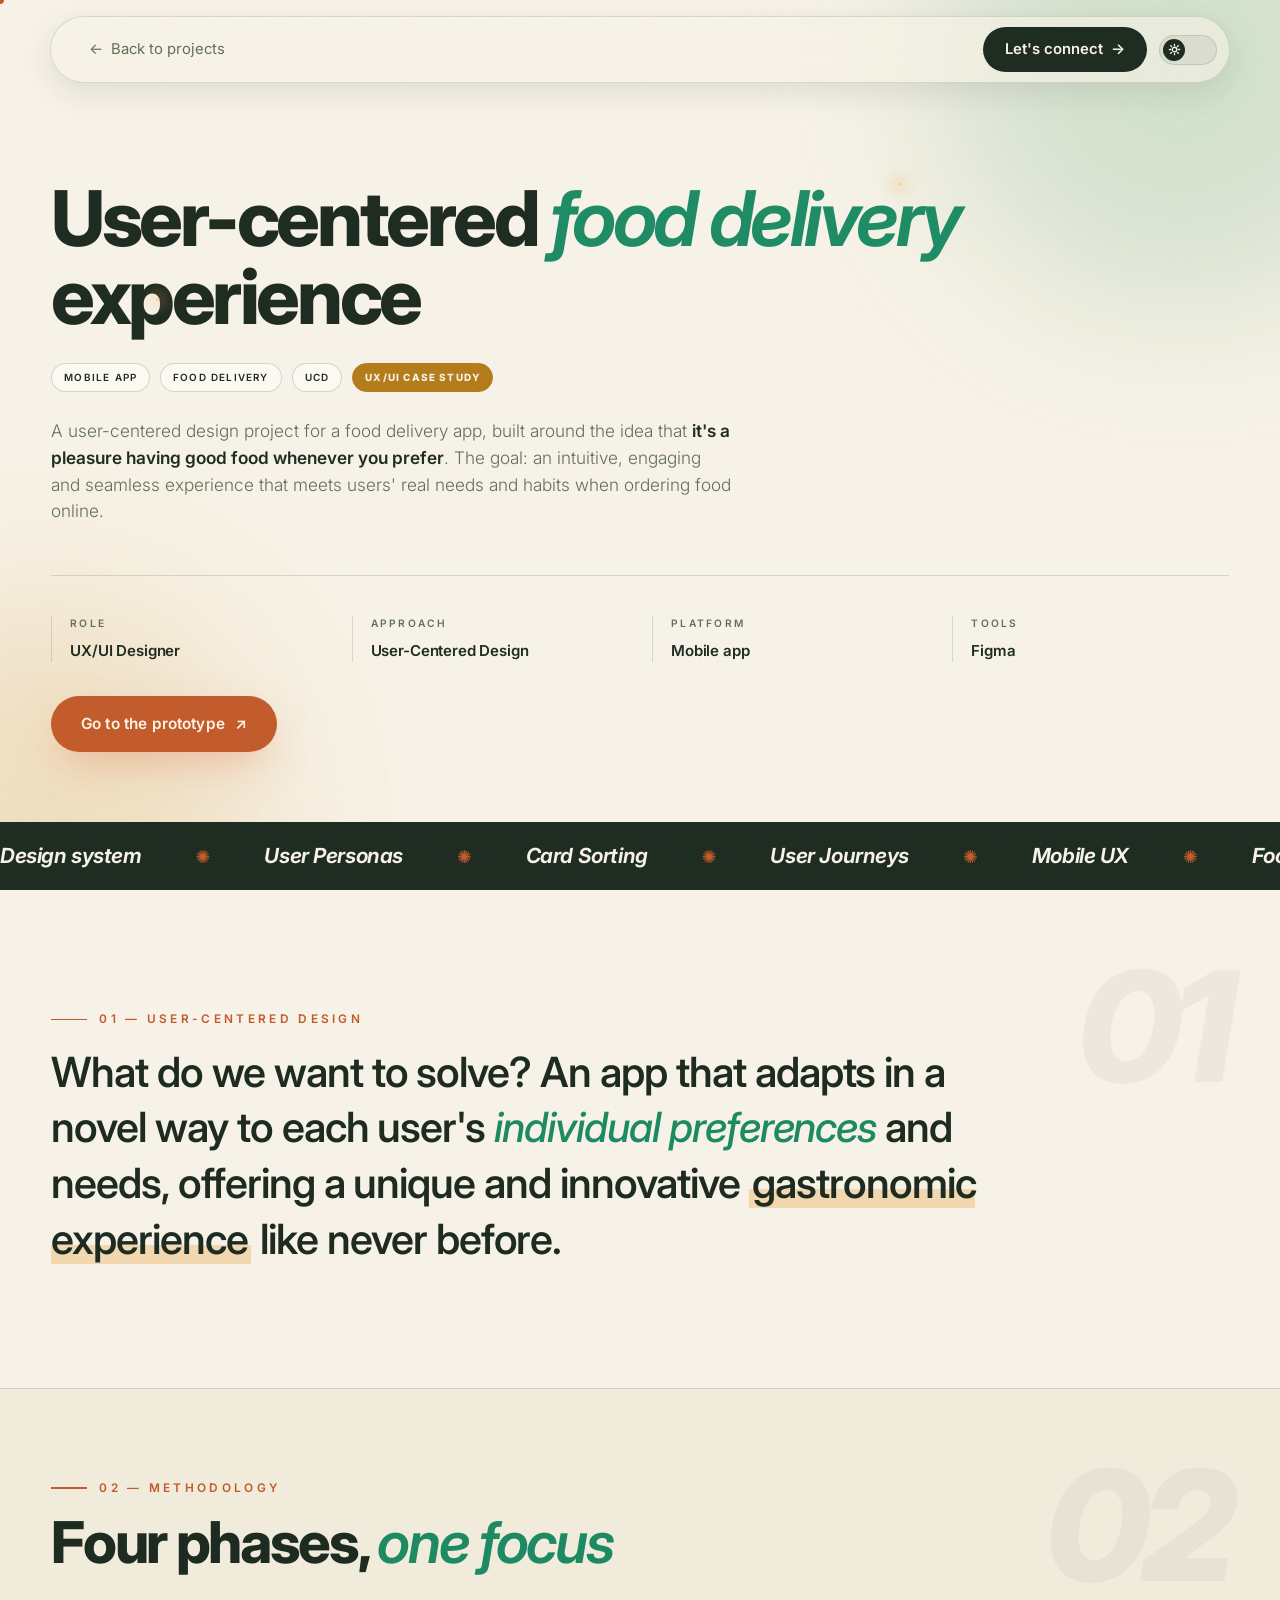
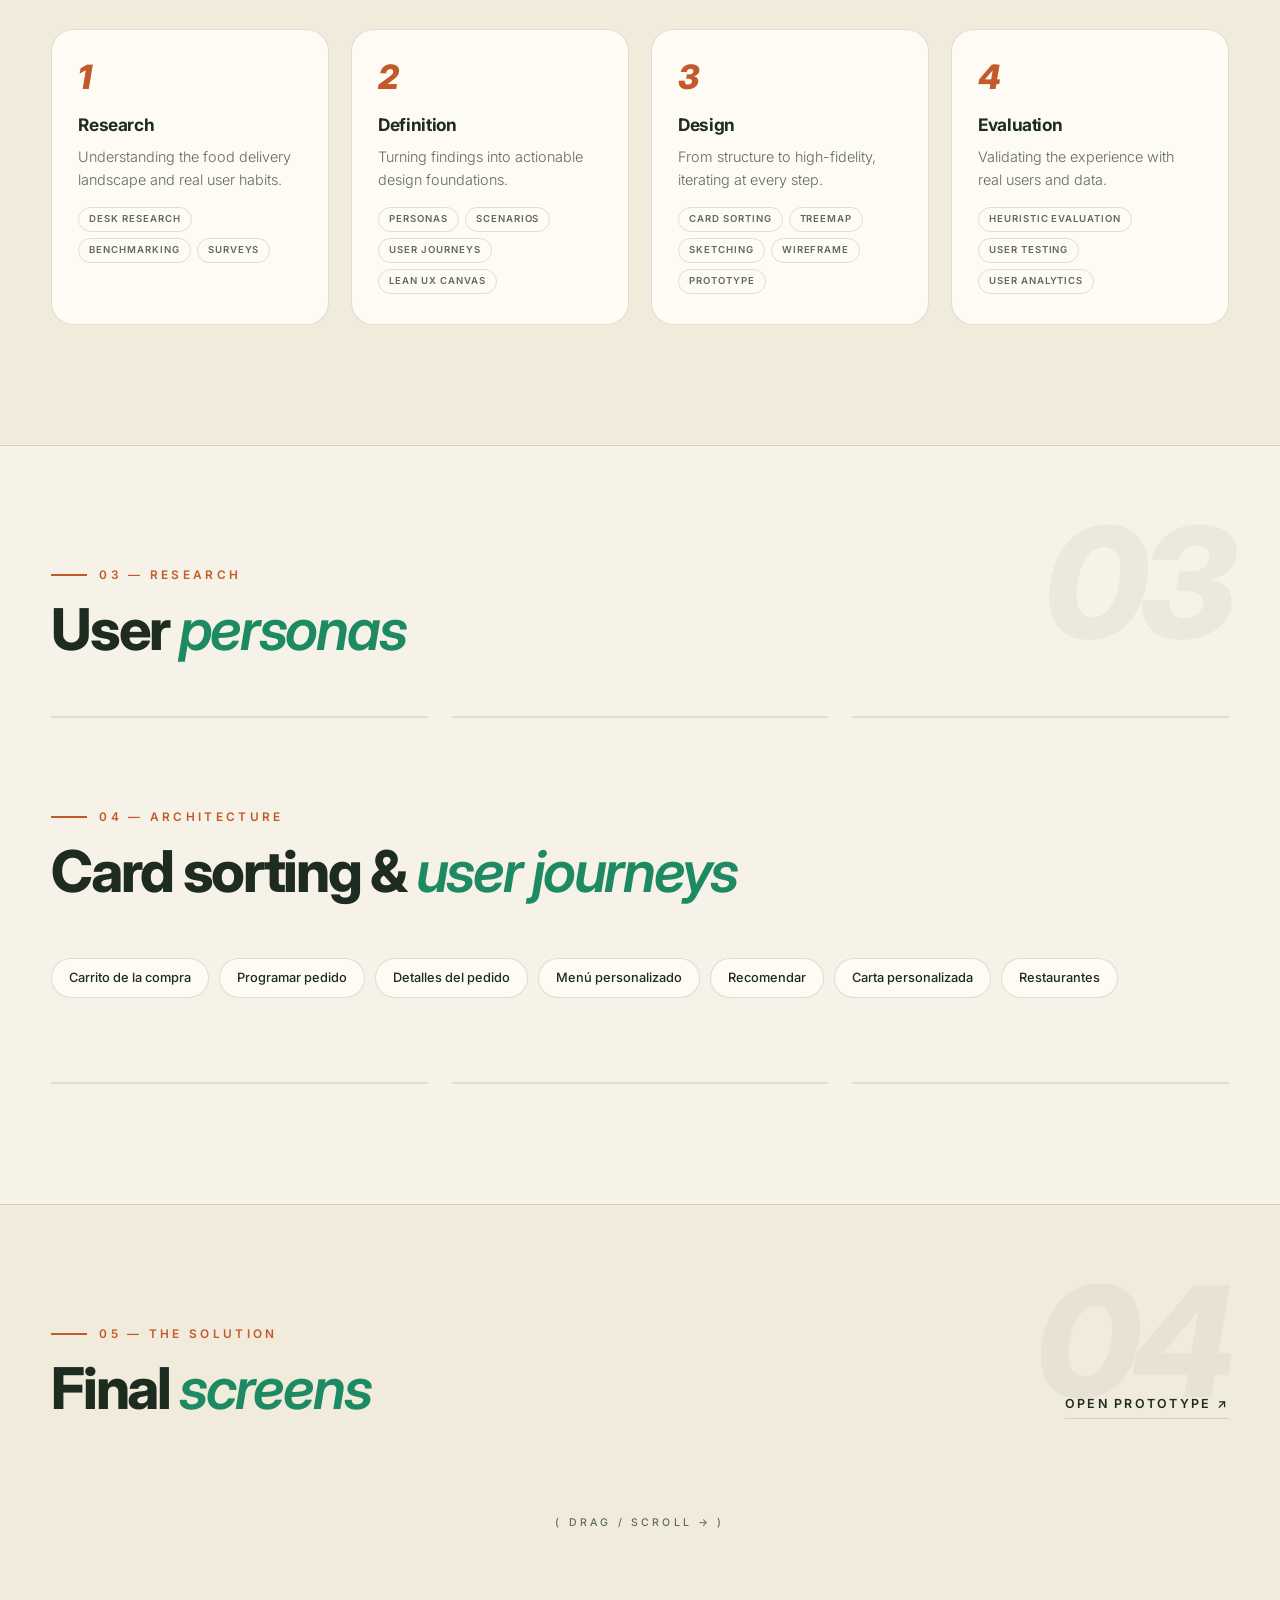
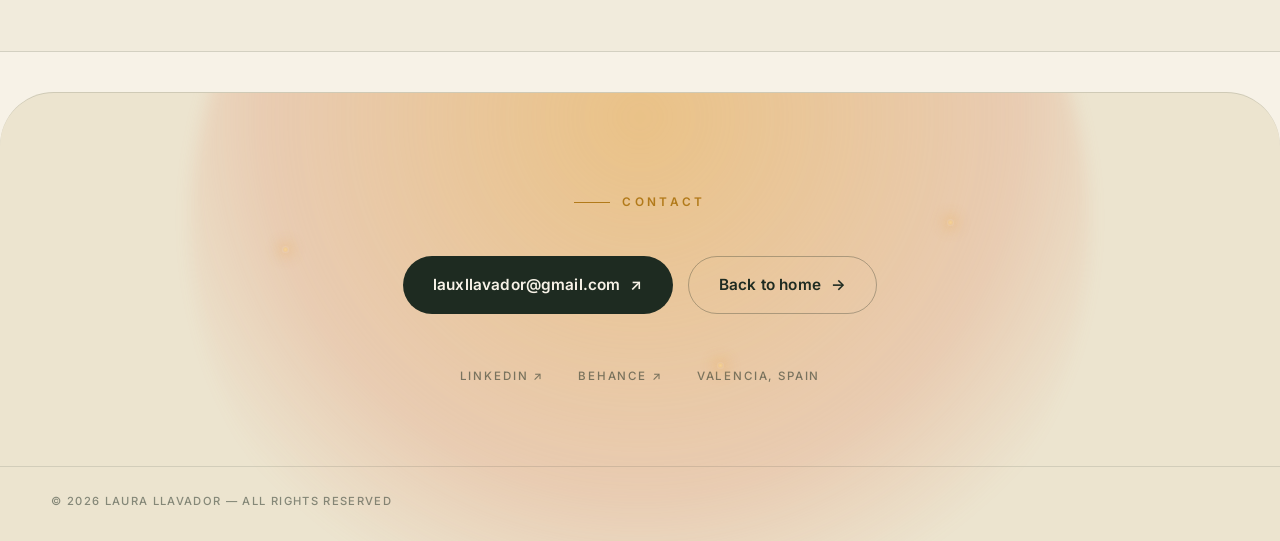
==== commit b969ea33: "Cambios en dark mode" ====
--- a/comida.html
+++ b/comida.html
@@ -7,6 +7,7 @@
 <meta name="description" content="No Hay Vida Sin Comida — user-centered food delivery app. UX/UI case study by Laura Llavador.">
 <meta name="theme-color" content="#F7F2E7">
 <link rel="icon" type="image/svg+xml" href="favicon.svg">
+<script>(function(){var t;try{t=localStorage.getItem("theme")}catch(e){}document.documentElement.setAttribute("data-theme",t==="dark"?"dark":"light")})();</script>
 <link rel="preconnect" href="https://fonts.googleapis.com">
 <link rel="preconnect" href="https://fonts.gstatic.com" crossorigin>
 <link href="https://fonts.googleapis.com/css2?family=Inter:ital,opsz,wght@0,14..32,100..900;1,14..32,100..900&display=swap" rel="stylesheet">
@@ -18,12 +19,19 @@
 <div class="cursor-ring"></div>
 
 
-<header class="nav" id="nav">
-  <a class="logo" href="index.html">laurallavador</a>
-  
+<header class="nav nav-simple" id="nav">
+  <a class="nav-back" href="index.html#work"><span class="arr">←</span> <span class="nav-back-label">Back to projects</span></a>
   <a class="nav-cta magnetic" href="#contact">Let's connect <span class="arr">→</span></a>
-  <button class="burger" id="burger" aria-label="Menu" aria-expanded="false"><span></span><span></span></button>
+  <button class="theme-toggle" role="switch" aria-checked="false" aria-label="Dark mode"><span class="knob"><svg class="tt-sun" viewBox="0 0 24 24" fill="none" stroke="currentColor" stroke-width="2.4" stroke-linecap="round" aria-hidden="true"><circle cx="12" cy="12" r="4.2"/><path d="M12 2.5v2.2M12 19.3v2.2M2.5 12h2.2M19.3 12h2.2M5 5l1.6 1.6M17.4 17.4L19 19M19 5l-1.6 1.6M6.6 17.4L5 19"/></svg><svg class="tt-moon" viewBox="0 0 24 24" fill="none" stroke="currentColor" stroke-width="2.4" stroke-linecap="round" stroke-linejoin="round" aria-hidden="true"><path d="M20.6 14.2A8.5 8.5 0 1 1 9.8 3.4a7 7 0 1 0 10.8 10.8Z"/></svg></span></button>
 </header>
+
+<nav class="mmenu" id="mmenu">
+  <a href="index.html#about"><i>01</i> About</a>
+  <a href="index.html#work"><i>02</i> Work</a>
+  <a href="index.html#journey"><i>03</i> Journey</a>
+  <a href="#contact"><i>04</i> Contact</a>
+  <div class="mmenu-theme"><span>Theme</span><button class="theme-toggle" role="switch" aria-checked="false" aria-label="Dark mode"><span class="knob"><svg class="tt-sun" viewBox="0 0 24 24" fill="none" stroke="currentColor" stroke-width="2.4" stroke-linecap="round" aria-hidden="true"><circle cx="12" cy="12" r="4.2"/><path d="M12 2.5v2.2M12 19.3v2.2M2.5 12h2.2M19.3 12h2.2M5 5l1.6 1.6M17.4 17.4L19 19M19 5l-1.6 1.6M6.6 17.4L5 19"/></svg><svg class="tt-moon" viewBox="0 0 24 24" fill="none" stroke="currentColor" stroke-width="2.4" stroke-linecap="round" stroke-linejoin="round" aria-hidden="true"><path d="M20.6 14.2A8.5 8.5 0 1 1 9.8 3.4a7 7 0 1 0 10.8 10.8Z"/></svg></span></button></div>
+</nav>
 
 
 
@@ -40,7 +48,6 @@
   <span class="ff" style="left:70%;top:22%;animation-duration:10s,2.7s;animation-delay:-2s,-.6s"></span>
 
   <div class="container">
-    <a class="back reveal" href="index.html#work">← Back to projects</a>
     <h1 class="pp-title">User-centered <em>food delivery</em> experience</h1>
     <div class="pp-tags">
       <span class="tag">Mobile App</span><span class="tag">Food Delivery</span><span class="tag">UCD</span><span class="tag tag-hot">UX/UI Case study</span>
--- a/styles.css
+++ b/styles.css
@@ -1,5 +1,8 @@
-/* ====== MEDITERRÁNEO DÍA — design system · Laura Llavador ====== */
+/* ====== MEDITERRÁNEO — design system · Laura Llavador ====== */
+/* Tema claro (Mediterráneo Día). El oscuro se activa con [data-theme="dark"] en <html>,
+   resuelto por el script inline del <head>: preferencia guardada o prefers-color-scheme. */
 :root{
+  color-scheme:light;
   --bg:#F7F2E7;            /* arena clara */
   --bg-2:#F1EBDC;          /* banda de sección */
   --surface:#FDFBF4;       /* tarjetas */
@@ -7,6 +10,7 @@
   --ink:#1E2B21;           /* tinta bosque */
   --ink-soft:#5F6D57;      /* musgo */
   --cream:#1E2B21;         /* sólido de contraste (botones, marquee) */
+  --ink-inverse:#F7F2E7;   /* texto sobre --cream y acentos sólidos */
   --sea:#2E7D71;
   --turquoise:#1E8A63;
   --leaf:#6F8628;          /* oliva */
@@ -15,12 +19,73 @@
   --terracotta-dark:#A84A20;
   --sun:#B27A1A;           /* ámbar oscuro */
   --sun-soft:#E8A64C;
+  --live:#1FA35B;
   --line:rgba(30,43,33,.14);
   --shadow:0 30px 70px -25px rgba(30,43,33,.22);
+  --nav-bg:rgba(247,242,231,.6);
+  --nav-bg-scrolled:rgba(247,242,231,.9);
+  --nav-shadow:0 10px 30px rgba(30,43,33,.1);
+  --nav-shadow-scrolled:0 16px 44px rgba(30,43,33,.16);
+  --badge-shadow:0 16px 34px -12px rgba(30,43,33,.25);
+  --blob-blend:multiply;
+  --blob-1:#BFE0CE;
+  --blob-2:#F0D9AE;
+  --blob-3:#C4E1DF;
+  --arch-grad:linear-gradient(180deg,#DCEDE0 0%,#CDE3CF 46%,#EFD9AC 78%,#E3BE84 100%);
+  --value-grad-1:linear-gradient(180deg,#E2EFE5,#EDF4EA);
+  --value-grad-2:linear-gradient(180deg,#F3ECD6,#F8F2E3);
+  --value-grad-3:linear-gradient(180deg,#F5E3D6,#F9EDE3);
+  --media-grad-1:linear-gradient(135deg,#CFE5DB,#C2DCCE);
+  --media-grad-2:linear-gradient(135deg,#EBDFC0,#E1D2AC);
+  --media-grad-3:linear-gradient(135deg,#F0DACC,#E7CBB9);
+  --media-grad-4:linear-gradient(135deg,#CBE2E7,#BDD8DF);
+  --next-grad:linear-gradient(120deg,var(--surface),#F0E9D6);
   --ease:cubic-bezier(.22,1,.36,1);
 }
+
+/* Tema oscuro (Bosque Mediterráneo) */
+:root[data-theme="dark"]{
+  color-scheme:dark;
+  --bg:#0B110D;            /* noche de bosque */
+  --bg-2:#0E140F;
+  --surface:#141D16;
+  --abyss:#070B08;
+  --ink:#EDE6D6;           /* texto arena */
+  --ink-soft:#A3AE98;
+  --cream:#EDE6D6;
+  --ink-inverse:#131A12;
+  --sea:#4FB3A5;
+  --turquoise:#56C998;
+  --leaf:#A6C25E;
+  --olive:#8E9B52;
+  --terracotta:#DE7549;
+  --terracotta-dark:#C45E37;
+  --sun:#E8A64C;
+  --sun-soft:#F3C77E;
+  --live:#57C97E;
+  --line:rgba(237,230,214,.13);
+  --shadow:0 30px 70px -25px rgba(0,0,0,.65);
+  --nav-bg:rgba(11,17,13,.55);
+  --nav-bg-scrolled:rgba(9,14,11,.85);
+  --nav-shadow:0 10px 30px rgba(0,0,0,.3);
+  --nav-shadow-scrolled:0 16px 44px rgba(0,0,0,.45);
+  --badge-shadow:0 16px 34px -12px rgba(0,0,0,.55);
+  --blob-blend:screen;
+  --blob-1:#1E5C44;
+  --blob-2:#6E4A1C;
+  --blob-3:#174D4D;
+  --arch-grad:linear-gradient(180deg,#16312B 0%,#1C3A2A 46%,#4A3A1E 78%,#6B4A24 100%);
+  --value-grad-1:linear-gradient(180deg,#12251F,#101B16);
+  --value-grad-2:linear-gradient(180deg,#252012,#1A160E);
+  --value-grad-3:linear-gradient(180deg,#261812,#1B120D);
+  --media-grad-1:linear-gradient(135deg,#1A3A33,#143028);
+  --media-grad-2:linear-gradient(135deg,#3A2D17,#2C2110);
+  --media-grad-3:linear-gradient(135deg,#3A241B,#2B1A12);
+  --media-grad-4:linear-gradient(135deg,#16333A,#10262C);
+  --next-grad:linear-gradient(120deg,var(--surface),#11180F);
+}
 *{margin:0;padding:0;box-sizing:border-box}
-html{scroll-behavior:smooth;scroll-padding-top:100px;color-scheme:light}
+html{scroll-behavior:smooth;scroll-padding-top:100px}
 body{
   font-family:'Inter',system-ui,sans-serif;
   background:var(--bg);
@@ -29,7 +94,7 @@
   -webkit-font-smoothing:antialiased;
   line-height:1.55;
 }
-::selection{background:var(--leaf);color:#FDFBF4}
+::selection{background:var(--leaf);color:var(--ink-inverse)}
 img{max-width:100%;display:block}
 a{color:inherit;text-decoration:none}
 button{font:inherit;background:none;border:none;color:inherit;cursor:pointer}
@@ -70,29 +135,53 @@
 .nav{
   position:fixed;top:16px;left:50%;transform:translateX(-50%);z-index:120;
   width:min(1180px,94vw);
-  display:flex;align-items:center;justify-content:space-between;gap:12px;
+  display:flex;align-items:center;justify-content:flex-start;gap:12px;
   padding:10px 12px 10px 22px;border-radius:999px;
-  background:rgba(247,242,231,.6);
+  background:var(--nav-bg);
   backdrop-filter:blur(16px);-webkit-backdrop-filter:blur(16px);
   border:1px solid var(--line);
-  box-shadow:0 10px 30px rgba(30,43,33,.1);
+  box-shadow:var(--nav-shadow);
   transition:box-shadow .4s,background .4s;
 }
-.nav.scrolled{background:rgba(247,242,231,.9);box-shadow:0 16px 44px rgba(30,43,33,.16)}
+.nav.scrolled{background:var(--nav-bg-scrolled);box-shadow:var(--nav-shadow-scrolled)}
 .logo{font-size:1rem;font-weight:600;letter-spacing:-.01em;display:flex;align-items:center;gap:2px}
 .logo .star{color:var(--terracotta);display:inline-block;animation:spin 9s linear infinite}
-.nav-links{display:flex;gap:2px;align-items:center}
+.nav-links{display:flex;gap:2px;align-items:center;margin-right:auto}
+.nav-back{
+  display:inline-flex;align-items:center;gap:8px;margin-right:auto;
+  padding:9px 16px;border-radius:999px;font-size:.93rem;color:var(--ink-soft);
+  transition:background .3s,color .3s,gap .3s;
+}
+.nav-back:hover{background:color-mix(in srgb,var(--ink) 6%,transparent);color:var(--ink);gap:11px}
 .nav-links a{
   padding:9px 16px;border-radius:999px;font-size:.93rem;color:var(--ink-soft);
   transition:background .3s,color .3s;
 }
-.nav-links a:hover{background:rgba(30,43,33,.06);color:var(--ink)}
+.nav-links a:hover{background:color-mix(in srgb,var(--ink) 6%,transparent);color:var(--ink)}
 .nav-cta{
-  background:var(--cream);color:#F7F2E7;padding:11px 22px;border-radius:999px;
+  background:var(--cream);color:var(--ink-inverse);padding:11px 22px;border-radius:999px;
   font-size:.93rem;font-weight:600;display:inline-flex;align-items:center;gap:8px;
   transition:background .3s,transform .3s;
 }
-.nav-cta:hover{background:var(--leaf)}
+.nav-cta:hover{background:var(--terracotta)}
+.theme-toggle{
+  flex:none;position:relative;width:58px;height:30px;border-radius:999px;
+  border:1px solid var(--line);
+  background:color-mix(in srgb,var(--ink) 7%,transparent);
+  transition:background .3s,border-color .3s;
+}
+.theme-toggle:hover{border-color:var(--ink-soft)}
+.theme-toggle .knob{
+  position:absolute;top:3px;left:3px;width:22px;height:22px;border-radius:50%;
+  background:var(--cream);color:var(--ink-inverse);
+  display:flex;align-items:center;justify-content:center;
+  transition:transform .35s var(--ease),background .3s;
+}
+:root[data-theme="dark"] .theme-toggle .knob{transform:translateX(28px)}
+.theme-toggle svg{width:13px;height:13px}
+.theme-toggle .tt-moon{display:none}
+:root[data-theme="dark"] .theme-toggle .tt-moon{display:block}
+:root[data-theme="dark"] .theme-toggle .tt-sun{display:none}
 .burger{display:none;width:42px;height:42px;border-radius:50%;background:var(--cream);position:relative;z-index:130}
 .burger span{position:absolute;left:12px;right:12px;height:1.6px;background:var(--bg);transition:.35s var(--ease)}
 .burger span:nth-child(1){top:17px}
@@ -116,6 +205,15 @@
 .mmenu a:nth-child(2){transition-delay:.06s}.mmenu a:nth-child(3){transition-delay:.12s}
 .mmenu a:nth-child(4){transition-delay:.18s}.mmenu a:nth-child(5){transition-delay:.24s}
 .mmenu a i{font-style:normal;font-size:.8rem;font-weight:500;letter-spacing:.2em;color:var(--terracotta)}
+.mmenu-theme{
+  margin-top:28px;display:flex;align-items:center;justify-content:space-between;
+  transform:translateY(24px);opacity:0;transition:.5s var(--ease) .3s;
+}
+body.menu-open .mmenu-theme{transform:none;opacity:1}
+.mmenu-theme span{
+  font-size:.8rem;font-weight:500;letter-spacing:.2em;text-transform:uppercase;
+  color:var(--ink-soft);
+}
 
 /* ============ HERO (home) ============ */
 .hero{
@@ -131,12 +229,12 @@
 }
 .blob{
   position:absolute;border-radius:50%;filter:blur(85px);pointer-events:none;
-  mix-blend-mode:multiply;animation:breathe 9s ease-in-out infinite alternate;
+  mix-blend-mode:var(--blob-blend);animation:breathe 9s ease-in-out infinite alternate;
   transform:translate(calc(var(--px,0)*1px),calc(var(--py,0)*1px));
 }
-.blob-1{width:560px;height:560px;background:#BFE0CE;top:-150px;right:-110px;opacity:.6}
-.blob-2{width:480px;height:480px;background:#F0D9AE;bottom:-150px;left:-150px;opacity:.55;animation-delay:-3s}
-.blob-3{width:340px;height:340px;background:#C4E1DF;top:32%;left:36%;opacity:.45;animation-delay:-6s}
+.blob-1{width:560px;height:560px;background:var(--blob-1);top:-150px;right:-110px;opacity:.6}
+.blob-2{width:480px;height:480px;background:var(--blob-2);bottom:-150px;left:-150px;opacity:.55;animation-delay:-3s}
+.blob-3{width:340px;height:340px;background:var(--blob-3);top:32%;left:36%;opacity:.45;animation-delay:-6s}
 @keyframes breathe{from{opacity:.32}to{opacity:.62}}
 
 .hero-meta{
@@ -190,18 +288,18 @@
 .btn:hover .arr{transform:translateX(5px)}
 .btn-primary{background:var(--terracotta);color:#FFF3E6;box-shadow:0 16px 40px -12px rgba(222,117,73,.5)}
 .btn-primary:hover{background:var(--terracotta-dark)}
-.btn-ghost{border:1.5px solid var(--line);color:var(--ink);background:rgba(30,43,33,.04)}
-.btn-ghost:hover{border-color:var(--cream);background:rgba(30,43,33,.08)}
+.btn-ghost{border:1.5px solid var(--line);color:var(--ink);background:color-mix(in srgb,var(--ink) 4%,transparent)}
+.btn-ghost:hover{border-color:var(--cream);background:color-mix(in srgb,var(--ink) 8%,transparent)}
 .hero-chips{display:flex;flex-wrap:wrap;gap:10px;margin-top:40px}
 .chip{
   display:inline-flex;align-items:center;gap:9px;
   font-size:.72rem;font-weight:500;letter-spacing:.12em;text-transform:uppercase;
   padding:9px 16px;border:1px solid var(--line);border-radius:999px;
-  background:rgba(30,43,33,.05);color:var(--ink-soft);font-variant-numeric:tabular-nums;
+  background:color-mix(in srgb,var(--ink) 5%,transparent);color:var(--ink-soft);font-variant-numeric:tabular-nums;
 }
 .chip b{color:var(--ink);font-weight:700}
-.dot-live{width:8px;height:8px;border-radius:50%;background:#1FA35B;position:relative}
-.dot-live::after{content:"";position:absolute;inset:-4px;border-radius:50%;border:1.5px solid #1FA35B;animation:ping 1.8s ease-out infinite}
+.dot-live{width:8px;height:8px;border-radius:50%;background:var(--live);position:relative}
+.dot-live::after{content:"";position:absolute;inset:-4px;border-radius:50%;border:1.5px solid var(--live);animation:ping 1.8s ease-out infinite}
 @keyframes ping{0%{transform:scale(.4);opacity:.9}80%,100%{transform:scale(1.25);opacity:0}}
 
 /* portrait */
@@ -210,7 +308,7 @@
 .arch{
   position:relative;overflow:hidden;aspect-ratio:4/4.9;
   border-radius:999px 999px 30px 30px;
-  background:linear-gradient(180deg,#DCEDE0 0%,#CDE3CF 46%,#EFD9AC 78%,#E3BE84 100%);
+  background:var(--arch-grad);
   border:1px solid var(--line);box-shadow:var(--shadow);
 }
 .sun-disc{
@@ -227,10 +325,10 @@
 .arch img{position:relative;z-index:2;width:100%;height:100%;object-fit:cover;object-position:center bottom}
 .badge{
   position:absolute;z-index:4;display:flex;align-items:center;gap:10px;
-  background:rgba(253,251,244,.82);-webkit-backdrop-filter:blur(10px);backdrop-filter:blur(10px);
-  border:1px solid rgba(30,43,33,.16);border-radius:999px;padding:11px 18px;
+  background:color-mix(in srgb,var(--surface) 82%,transparent);-webkit-backdrop-filter:blur(10px);backdrop-filter:blur(10px);
+  border:1px solid color-mix(in srgb,var(--ink) 16%,transparent);border-radius:999px;padding:11px 18px;
   font-size:.7rem;font-weight:600;letter-spacing:.1em;text-transform:uppercase;
-  box-shadow:0 16px 34px -12px rgba(30,43,33,.25);white-space:nowrap;
+  box-shadow:var(--badge-shadow);white-space:nowrap;
 }
 .badge-avail{top:24px;left:-44px;animation:hover1 6s ease-in-out infinite alternate}
 .badge-work{bottom:64px;right:-48px;animation:hover1 7s ease-in-out infinite alternate-reverse}
@@ -253,7 +351,7 @@
 @keyframes bob{0%,100%{transform:translateY(0)}50%{transform:translateY(7px)}}
 /* ============ MARQUEE ============ */
 .marquee{
-  background:var(--cream);color:#F5F0E4;overflow:hidden;
+  background:var(--cream);color:var(--ink-inverse);overflow:hidden;
   padding:18px 0;position:relative;z-index:4;
 }
 .marquee-track{display:flex;width:max-content;animation:marquee 30s linear infinite}
@@ -287,8 +385,8 @@
 .sec-link.is-disabled:hover{border-color:var(--line);color:var(--ink-soft)}
 .sec-link .soon{
   font-size:.58rem;font-weight:800;letter-spacing:.14em;text-transform:uppercase;
-  color:var(--sun);background:rgba(178,122,26,.12);
-  border:1px solid rgba(178,122,26,.35);border-radius:999px;padding:4px 10px;
+  color:var(--sun);background:color-mix(in srgb,var(--sun) 12%,transparent);
+  border:1px solid color-mix(in srgb,var(--sun) 35%,transparent);border-radius:999px;padding:4px 10px;
   white-space:nowrap;
 }
 
@@ -310,9 +408,9 @@
   transition:transform .5s var(--ease),box-shadow .5s,border-color .5s;
 }
 
-.value-card:nth-child(1){background:linear-gradient(180deg,#E2EFE5,#EDF4EA)}
-.value-card:nth-child(2){background:linear-gradient(180deg,#F3ECD6,#F8F2E3)}
-.value-card:nth-child(3){background:linear-gradient(180deg,#F5E3D6,#F9EDE3)}
+.value-card:nth-child(1){background:var(--value-grad-1)}
+.value-card:nth-child(2){background:var(--value-grad-2)}
+.value-card:nth-child(3){background:var(--value-grad-3)}
 .value-glyph{font-size:1.9rem;margin-bottom:14px;display:inline-block}
 .value-card:nth-child(1) .value-glyph{color:var(--sea)}
 .value-card:nth-child(2) .value-glyph{color:var(--leaf)}
@@ -333,7 +431,7 @@
   border:1px solid var(--line);border-radius:999px;background:var(--surface);
   transition:background .3s,color .3s,transform .3s var(--ease),border-color .3s;
 }
-.tool:hover{background:var(--cream);color:#F7F2E7;border-color:var(--cream);transform:translateY(-3px)}
+.tool:hover{background:var(--cream);color:var(--ink-inverse);border-color:var(--cream);transform:translateY(-3px)}
 .stats{display:grid;grid-template-columns:repeat(3,1fr);gap:20px}
 .stat{border-left:1.5px solid var(--line);padding-left:20px}
 .stat-num{
@@ -351,23 +449,23 @@
   border-radius:26px;background:var(--surface);border:1px solid var(--line);
   transition:transform .55s var(--ease),box-shadow .55s,border-color .55s;
 }
-.card:hover{transform:translateY(-9px);box-shadow:var(--shadow);border-color:rgba(30,43,33,.25)}
+.card:hover{transform:translateY(-9px);box-shadow:var(--shadow);border-color:color-mix(in srgb,var(--ink) 25%,transparent)}
 .card-w7{grid-column:span 7}
 .card-w5{grid-column:span 5}
 .card-media{position:relative;overflow:hidden;aspect-ratio:16/10.5}
 .card-media img{width:100%;height:100%;object-fit:cover;transition:transform .9s var(--ease)}
 .card:hover .card-media img{transform:scale(1.06)}
-.card:nth-child(1) .card-media{background:linear-gradient(135deg,#CFE5DB,#C2DCCE)}
-.card:nth-child(2) .card-media{background:linear-gradient(135deg,#EBDFC0,#E1D2AC)}
-.card:nth-child(3) .card-media{background:linear-gradient(135deg,#F0DACC,#E7CBB9)}
-.card:nth-child(4) .card-media{background:linear-gradient(135deg,#CBE2E7,#BDD8DF)}
+.card:nth-child(1) .card-media{background:var(--media-grad-1)}
+.card:nth-child(2) .card-media{background:var(--media-grad-2)}
+.card:nth-child(3) .card-media{background:var(--media-grad-3)}
+.card:nth-child(4) .card-media{background:var(--media-grad-4)}
 .card-tags{position:absolute;top:16px;left:16px;right:16px;display:flex;flex-wrap:wrap;gap:8px;z-index:3}
 .tag{
   font-size:.62rem;font-weight:600;letter-spacing:.12em;text-transform:uppercase;
-  background:rgba(253,251,244,.78);-webkit-backdrop-filter:blur(8px);backdrop-filter:blur(8px);
-  border:1px solid rgba(30,43,33,.18);border-radius:999px;padding:6px 12px;color:var(--ink);
-}
-.tag-hot{background:var(--sun);border-color:var(--sun);color:#FDF8EC;font-weight:800}
+  background:color-mix(in srgb,var(--surface) 78%,transparent);-webkit-backdrop-filter:blur(8px);backdrop-filter:blur(8px);
+  border:1px solid color-mix(in srgb,var(--ink) 18%,transparent);border-radius:999px;padding:6px 12px;color:var(--ink);
+}
+.tag-hot{background:var(--sun);border-color:var(--sun);color:var(--ink-inverse);font-weight:800}
 .card-body{display:flex;align-items:flex-start;justify-content:space-between;gap:18px;padding:26px 28px 28px}
 .card-num{
   font-size:.68rem;font-weight:600;letter-spacing:.22em;text-transform:uppercase;
@@ -388,7 +486,7 @@
   padding:34px 10px;border-radius:18px;
   transition:background .35s;position:relative;
 }
-.t-item:hover{background:rgba(30,43,33,.05)}
+.t-item:hover{background:color-mix(in srgb,var(--ink) 5%,transparent)}
 .t-year{grid-area:1/1;font-size:.8rem;font-weight:500;letter-spacing:.1em;color:var(--ink-soft);padding-top:6px;white-space:nowrap;font-variant-numeric:tabular-nums}
 .t-line{grid-area:1/2;position:relative}
 .t-line::before{content:"";position:absolute;left:50%;top:-34px;bottom:-34px;width:1.5px;background:var(--line)}
@@ -405,7 +503,7 @@
 .t-body{grid-area:1/3}
 .t-body h3{font-weight:720;font-size:clamp(1.25rem,2.2vw,1.6rem);letter-spacing:-.03em;display:flex;align-items:center;gap:14px;flex-wrap:wrap}
 .t-now{
-  font-size:.6rem;font-weight:800;letter-spacing:.18em;color:#FDF8EC;
+  font-size:.6rem;font-weight:800;letter-spacing:.18em;color:var(--ink-inverse);
   background:var(--sun);border-radius:999px;padding:5px 12px;text-transform:uppercase;
 }
 .t-role{font-size:.72rem;font-weight:600;letter-spacing:.16em;text-transform:uppercase;color:var(--turquoise);margin:8px 0 12px}
@@ -441,28 +539,28 @@
   -webkit-background-clip:text;background-clip:text;color:transparent;
   padding-right:.06em;
 }
-.contact-sub{color:rgba(30,43,33,.68);font-weight:300;margin:24px auto 0;max-width:48ch}
+.contact-sub{color:color-mix(in srgb,var(--ink) 68%,transparent);font-weight:300;margin:24px auto 0;max-width:48ch}
 .contact-ctas{display:flex;justify-content:center;flex-wrap:wrap;gap:16px;margin-top:44px}
-.btn-sand{background:var(--cream);color:#F7F2E7}
+.btn-sand{background:var(--cream);color:var(--ink-inverse)}
 .btn-sand:hover{background:var(--sun)}
-.btn-line{border:1.5px solid rgba(30,43,33,.3);color:var(--ink)}
+.btn-line{border:1.5px solid color-mix(in srgb,var(--ink) 30%,transparent);color:var(--ink)}
 .btn-line:hover{border-color:var(--sun);color:var(--sun)}
 .contact-meta{
   display:flex;justify-content:center;gap:34px;flex-wrap:wrap;margin-top:54px;
   font-size:.72rem;font-weight:500;letter-spacing:.16em;text-transform:uppercase;
-  color:rgba(30,43,33,.55);
+  color:color-mix(in srgb,var(--ink) 55%,transparent);
 }
 .contact-meta a{border-bottom:1px solid transparent;transition:color .3s,border-color .3s}
 .contact-meta a:hover{color:var(--sun);border-color:var(--sun)}
 footer{
-  position:relative;margin-top:110px;border-top:1px solid rgba(30,43,33,.12);
+  position:relative;margin-top:110px;border-top:1px solid color-mix(in srgb,var(--ink) 12%,transparent);
   padding:26px 0 30px;z-index:2;
 }
 #contact.compact footer{margin-top:80px}
 .foot-inner{
   display:flex;justify-content:space-between;gap:14px;flex-wrap:wrap;
   font-size:.7rem;font-weight:500;letter-spacing:.12em;
-  color:rgba(30,43,33,.5);text-transform:uppercase;
+  color:color-mix(in srgb,var(--ink) 50%,transparent);text-transform:uppercase;
 }
 .foot-inner .star{color:var(--sun)}
 
@@ -535,7 +633,7 @@
   background:var(--surface);border:1px solid var(--line);border-radius:22px;padding:30px 26px;
   transition:transform .5s var(--ease),box-shadow .5s,border-color .5s;
 }
-.step:hover{transform:translateY(-8px);box-shadow:var(--shadow);border-color:rgba(30,43,33,.25)}
+.step:hover{transform:translateY(-8px);box-shadow:var(--shadow);border-color:color-mix(in srgb,var(--ink) 25%,transparent)}
 .step-num{font-style:italic;font-weight:850;font-size:2.1rem;line-height:1;color:var(--terracotta)}
 .step h4{margin:16px 0 8px;font-weight:700;letter-spacing:-.02em;font-size:1.08rem}
 .step p{font-size:.9rem;color:var(--ink-soft);font-weight:300}
@@ -553,7 +651,7 @@
   scroll-snap-type:x mandatory;scrollbar-color:var(--terracotta) transparent;
 }
 .screens::-webkit-scrollbar{height:8px}
-.screens::-webkit-scrollbar-track{background:rgba(30,43,33,.08);border-radius:99px}
+.screens::-webkit-scrollbar-track{background:color-mix(in srgb,var(--ink) 8%,transparent);border-radius:99px}
 .screens::-webkit-scrollbar-thumb{background:var(--terracotta);border-radius:99px}
 .screens > *{
   flex:0 0 auto;width:232px;scroll-snap-align:start;
@@ -568,11 +666,11 @@
 /* design tokens (sportai) */
 .tokens{display:grid;grid-template-columns:repeat(3,1fr);gap:22px}
 .token{background:var(--surface);border:1px solid var(--line);border-radius:22px;padding:28px}
-.sw{width:48px;height:48px;border-radius:50%;border:1px solid rgba(30,43,33,.2);margin-bottom:18px}
+.sw{width:48px;height:48px;border-radius:50%;border:1px solid color-mix(in srgb,var(--ink) 20%,transparent);margin-bottom:18px}
 .token h4{font-weight:700;font-size:1rem;letter-spacing:-.01em}
 .token p{font-size:.84rem;color:var(--ink-soft);font-weight:300;margin:5px 0 12px}
 .token code{
-  font-size:.78rem;color:var(--ink);background:rgba(30,43,33,.07);
+  font-size:.78rem;color:var(--ink);background:color-mix(in srgb,var(--ink) 7%,transparent);
   padding:4px 10px;border-radius:7px;letter-spacing:.06em;
 }
 
@@ -584,7 +682,7 @@
 }
 .bar-row{display:grid;grid-template-columns:110px 1fr 42px;gap:14px;align-items:center;padding:8px 0}
 .bar-row label{font-size:.84rem;color:var(--ink-soft);font-weight:400}
-.bar{height:6px;background:rgba(30,43,33,.1);border-radius:99px;overflow:hidden}
+.bar{height:6px;background:color-mix(in srgb,var(--ink) 10%,transparent);border-radius:99px;overflow:hidden}
 .bar i{
   display:block;height:100%;width:0;border-radius:99px;
   background:linear-gradient(90deg,var(--sea),var(--leaf));
@@ -614,7 +712,7 @@
 .next{
   display:flex;justify-content:space-between;align-items:center;gap:24px;
   padding:46px 44px;border:1px solid var(--line);border-radius:28px;
-  background:linear-gradient(120deg,var(--surface),#F0E9D6);
+  background:var(--next-grad);
   transition:transform .5s var(--ease),box-shadow .5s,border-color .5s;
 }
 .next:hover{transform:translateY(-7px);box-shadow:var(--shadow);border-color:var(--terracotta)}
@@ -662,8 +760,14 @@
   .pp-meta{grid-template-columns:repeat(2,1fr);gap:28px 20px}
 }
 @media (max-width:900px){
-  .nav-links,.nav .nav-cta{display:none}
-  .burger{display:block}
+  .nav-links,.nav .nav-cta,.nav .theme-toggle,.nav-back{display:none}
+  .burger{display:block;margin-left:auto}
+  /* nav sin hamburguesa (kimera): conserva back, CTA y toggle */
+  .nav-simple .nav-back{display:inline-flex}
+  .nav-simple .nav-cta{display:inline-flex}
+  .nav-simple .theme-toggle{display:block}
+  .nav-simple .nav-back-label{display:none}
+  .nav-simple .nav-cta{padding:10px 16px;font-size:.88rem}
   .hero{padding-top:130px}
   .hero-grid{grid-template-columns:1fr;gap:64px}
   .portrait{width:min(340px,80vw)}
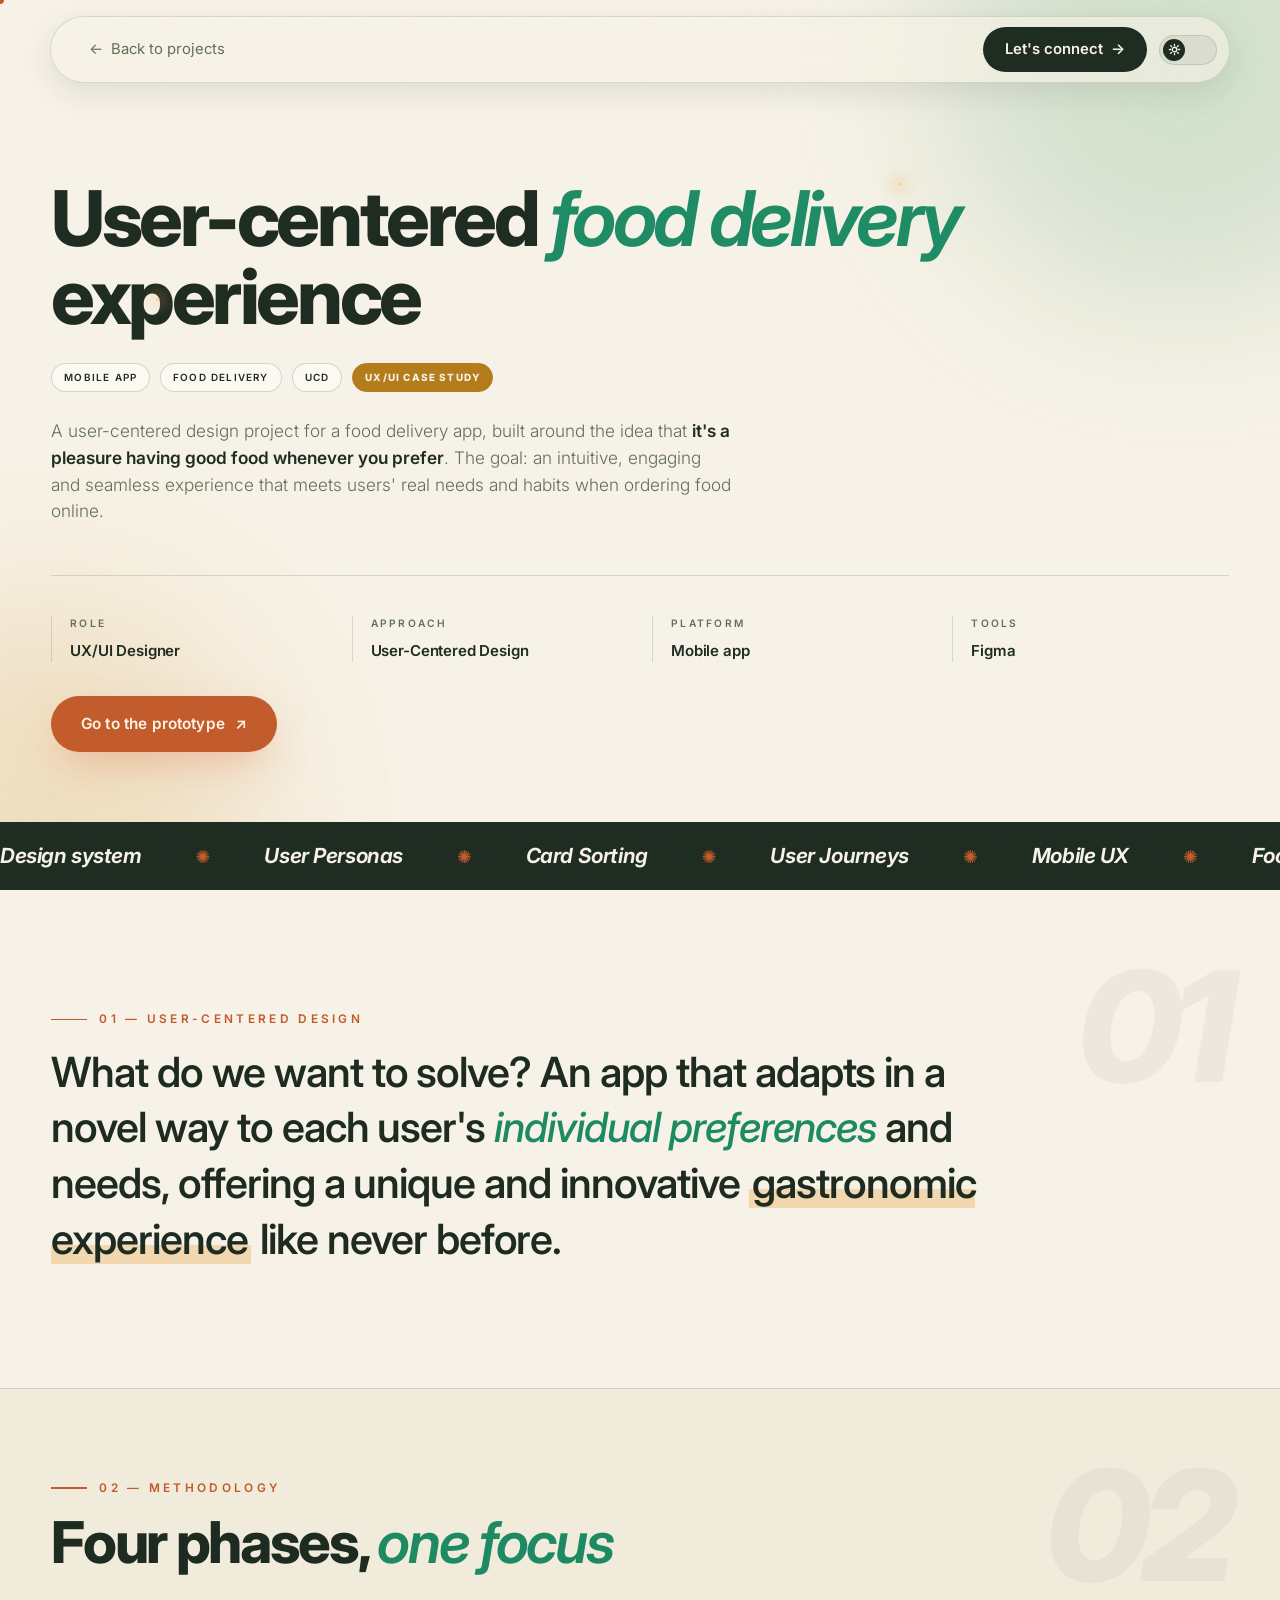
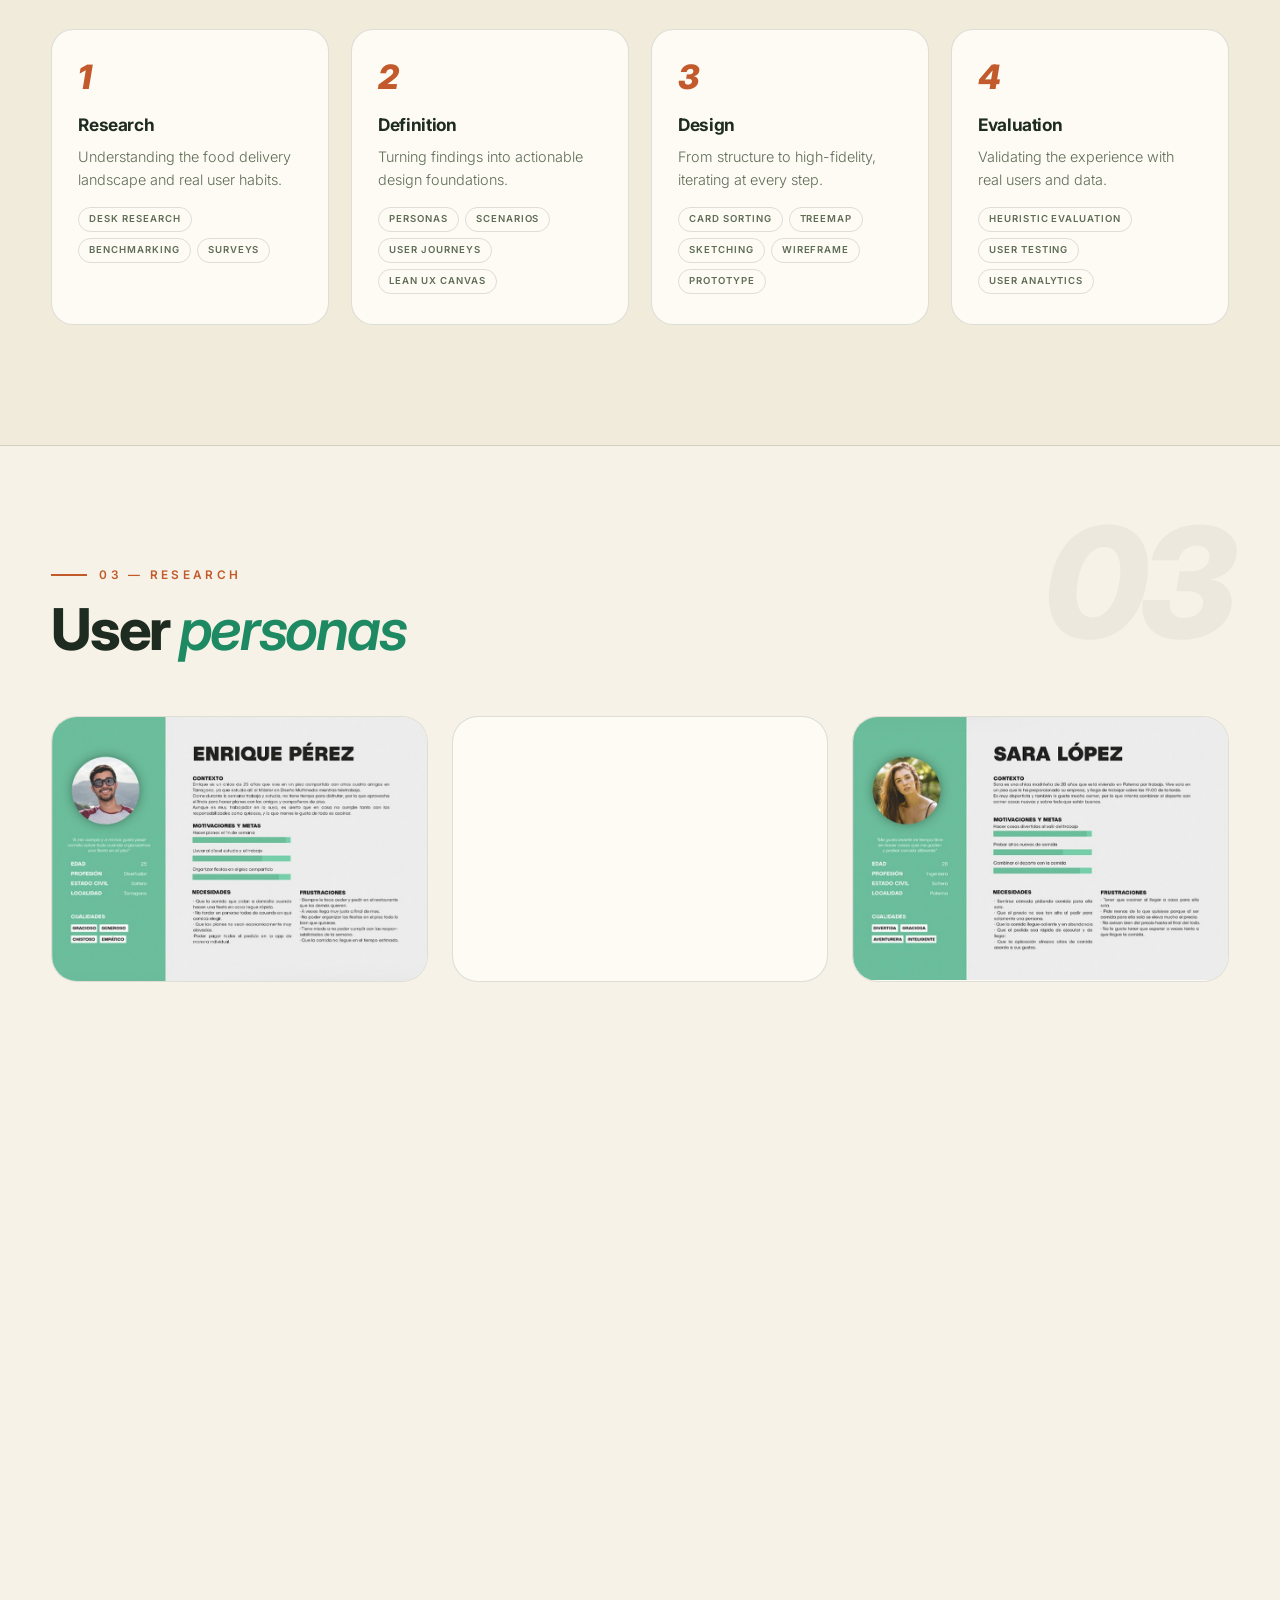
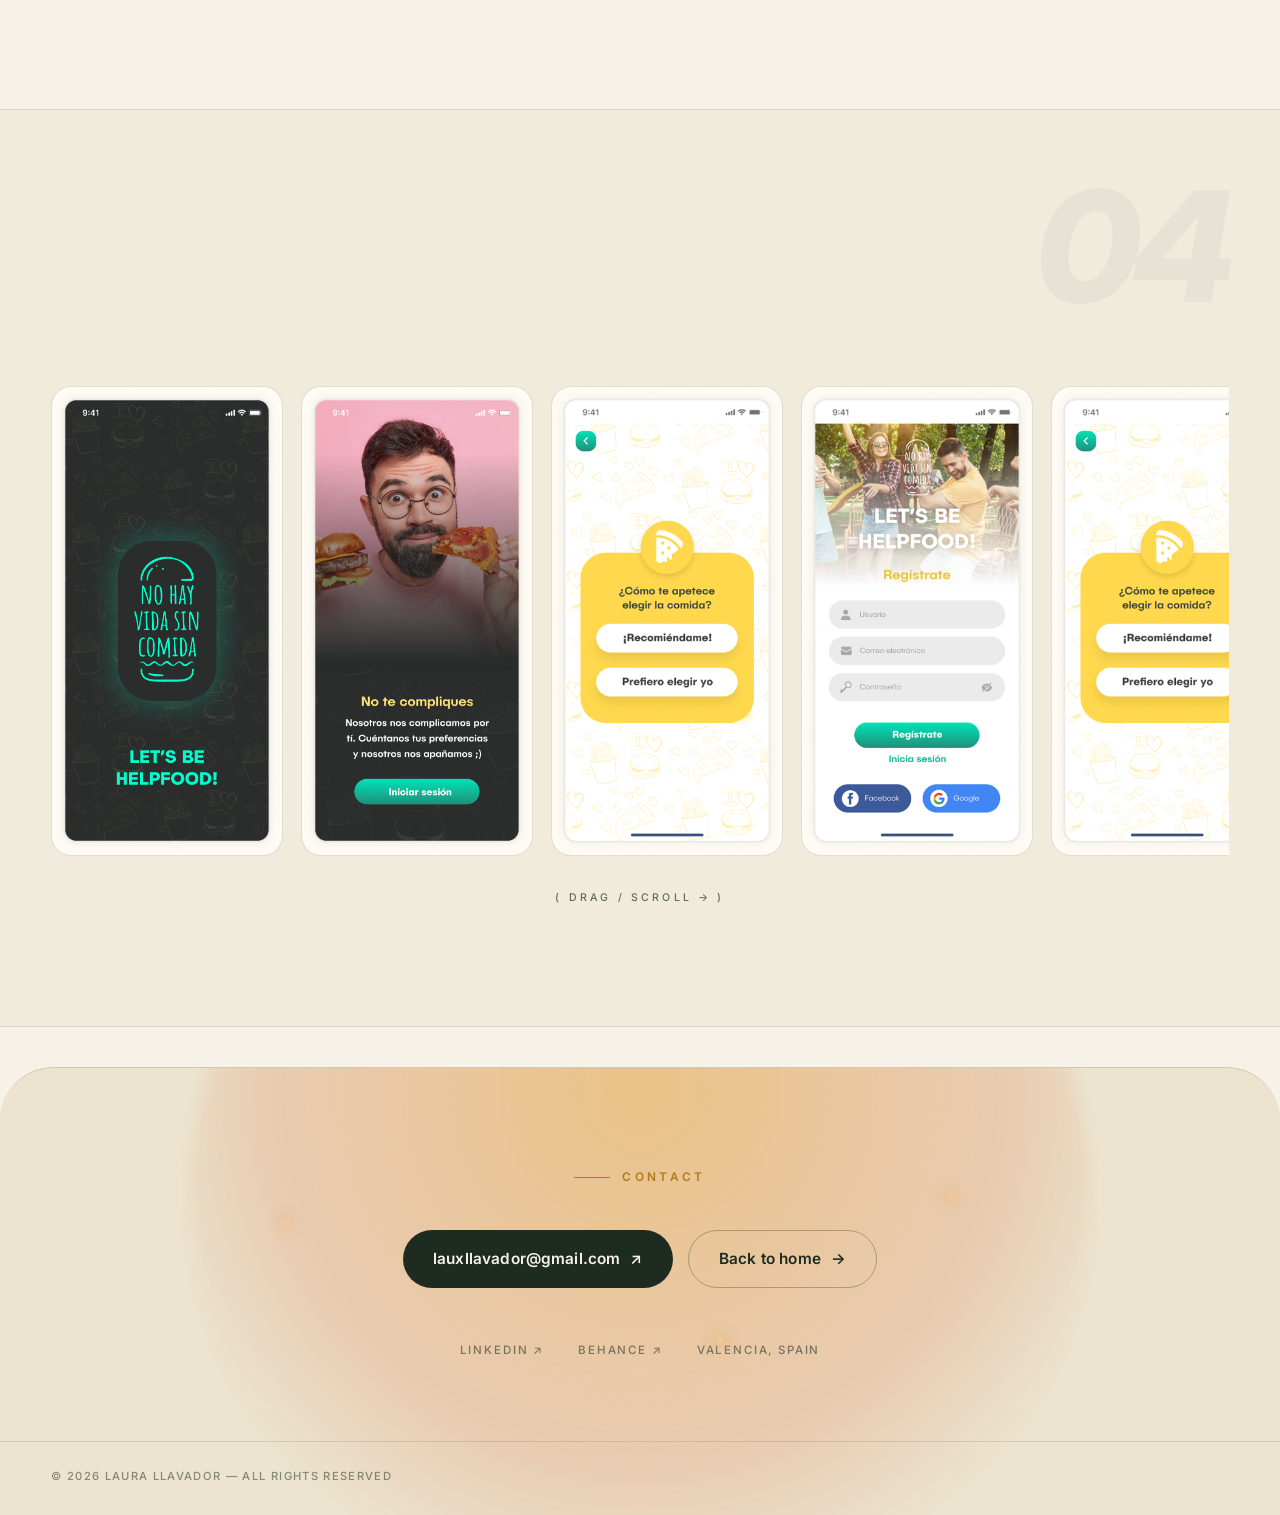
==== commit 53832ad2: "imagenes actualizadas" ====
--- a/comida.html
+++ b/comida.html
@@ -148,9 +148,9 @@
       </div>
     </div>
     <div class="grid-3" data-stagger>
-      <figure class="pp-figure reveal"><img src="https://www.laurallavador.com/images/comida/user1.png" alt="User persona 1" loading="lazy" onerror="this.style.display='none'"></figure>
-      <figure class="pp-figure reveal"><img src="https://www.laurallavador.com/images/comida/user2.png" alt="User persona 2" loading="lazy" onerror="this.style.display='none'"></figure>
-      <figure class="pp-figure reveal"><img src="https://www.laurallavador.com/images/comida/user3.png" alt="User persona 3" loading="lazy" onerror="this.style.display='none'"></figure>
+      <figure class="pp-figure reveal"><img src="asset/comida/user1.png" alt="User persona 1" loading="lazy" onerror="this.style.display='none'"></figure>
+      <figure class="pp-figure reveal"><img src="hasset/comida/user2.png" alt="User persona 2" loading="lazy" onerror="this.style.display='none'"></figure>
+      <figure class="pp-figure reveal"><img src="asset/comida/user3.png" alt="User persona 3" loading="lazy" onerror="this.style.display='none'"></figure>
     </div>
 
     <div class="sec-head reveal" style="margin-top:90px">
@@ -169,9 +169,9 @@
       <span class="tool reveal">Ubicación</span>
     </div>
     <div class="grid-3" data-stagger>
-      <figure class="pp-figure reveal"><img src="https://www.laurallavador.com/images/comida/journey1.png" alt="User journey 1" loading="lazy" onerror="this.style.display='none'"></figure>
-      <figure class="pp-figure reveal"><img src="https://www.laurallavador.com/images/comida/journey2.png" alt="User journey 2" loading="lazy" onerror="this.style.display='none'"></figure>
-      <figure class="pp-figure reveal"><img src="https://www.laurallavador.com/images/comida/journey3.png" alt="User journey 3" loading="lazy" onerror="this.style.display='none'"></figure>
+      <figure class="pp-figure reveal"><img src="asset/comida/journey1.png" alt="User journey 1" loading="lazy" onerror="this.style.display='none'"></figure>
+      <figure class="pp-figure reveal"><img src="asset/comida/journey2.png" alt="User journey 2" loading="lazy" onerror="this.style.display='none'"></figure>
+      <figure class="pp-figure reveal"><img src="asset/comida/journey3.png" alt="User journey 3" loading="lazy" onerror="this.style.display='none'"></figure>
     </div>
   </div>
 </section>
@@ -188,15 +188,16 @@
       <a class="sec-link" href="https://www.figma.com/file/KXexzQclgHFABuZZNzE1kl?type=design&node-id=8%3A39&mode=design" target="_blank" rel="noopener">Open prototype ↗</a>
     </div>
     <div class="screens reveal">
-      <figure><img src="https://www.laurallavador.com/images/comida/INICIO.png" alt="App screen — inicio" loading="lazy" onerror="this.parentNode.style.display='none'"></figure>
-      <figure><img src="https://www.laurallavador.com/images/comida/INTRO.png" alt="App screen — intro" loading="lazy" onerror="this.parentNode.style.display='none'"></figure>
-      <figure><img src="https://www.laurallavador.com/images/comida/REGISTRATE.png" alt="App screen — regístrate" loading="lazy" onerror="this.parentNode.style.display='none'"></figure>
-      <figure><img src="https://www.laurallavador.com/images/comida/DESCUBRE%201%20-%20INICIO%201.png" alt="App screen — descubre" loading="lazy" onerror="this.parentNode.style.display='none'"></figure>
-      <figure><img src="https://www.laurallavador.com/images/comida/HOME%20PRINCIPAL.png" alt="App screen — home" loading="lazy" onerror="this.parentNode.style.display='none'"></figure>
-      <figure><img src="https://www.laurallavador.com/images/comida/RESTAURANTES%201.png" alt="App screen — restaurantes" loading="lazy" onerror="this.parentNode.style.display='none'"></figure>
-      <figure><img src="https://www.laurallavador.com/images/comida/DELICIAS%20DE%20AM%C3%89RICA%201.png" alt="App screen — delicias de América" loading="lazy" onerror="this.parentNode.style.display='none'"></figure>
-      <figure><img src="https://www.laurallavador.com/images/comida/PEDIDO%201.png" alt="App screen — pedido" loading="lazy" onerror="this.parentNode.style.display='none'"></figure>
-      <figure><img src="https://www.laurallavador.com/images/comida/PEDIDO%203.png" alt="App screen — pedido confirmado" loading="lazy" onerror="this.parentNode.style.display='none'"></figure>
+      <figure><img src="asset/comida/screen1.png" alt="App screen — inicio" loading="lazy" onerror="this.parentNode.style.display='none'"></figure>
+      <figure><img src="asset/comida/screen2.png" alt="App screen — intro" loading="lazy" onerror="this.parentNode.style.display='none'"></figure>
+      <figure><img src="asset/comida/screen3.png" alt="App screen — regístrate" loading="lazy" onerror="this.parentNode.style.display='none'"></figure>
+      <figure><img src="asset/comida/screen4.png" alt="App screen — descubre" loading="lazy" onerror="this.parentNode.style.display='none'"></figure>
+      <figure><img src="asset/comida/screen5.png" alt="App screen — home" loading="lazy" onerror="this.parentNode.style.display='none'"></figure>
+      <figure><img src="asset/comida/screen6.png" alt="App screen — restaurantes" loading="lazy" onerror="this.parentNode.style.display='none'"></figure>
+      <figure><img src="asset/comida/screen7.png" alt="App screen — delicias de América" loading="lazy" onerror="this.parentNode.style.display='none'"></figure>
+      <figure><img src="asset/comida/screen8.png" alt="App screen — pedido" loading="lazy" onerror="this.parentNode.style.display='none'"></figure>
+      <figure><img src="asset/comida/screen9.png" alt="App screen — pedido confirmado" loading="lazy" onerror="this.parentNode.style.display='none'"></figure>
+      <figure><img src="asset/comida/screen10.png" alt="App screen — pedido confirmado" loading="lazy" onerror="this.parentNode.style.display='none'"></figure>
     </div>
     <p class="drag-hint">( drag / scroll → )</p>
   </div>
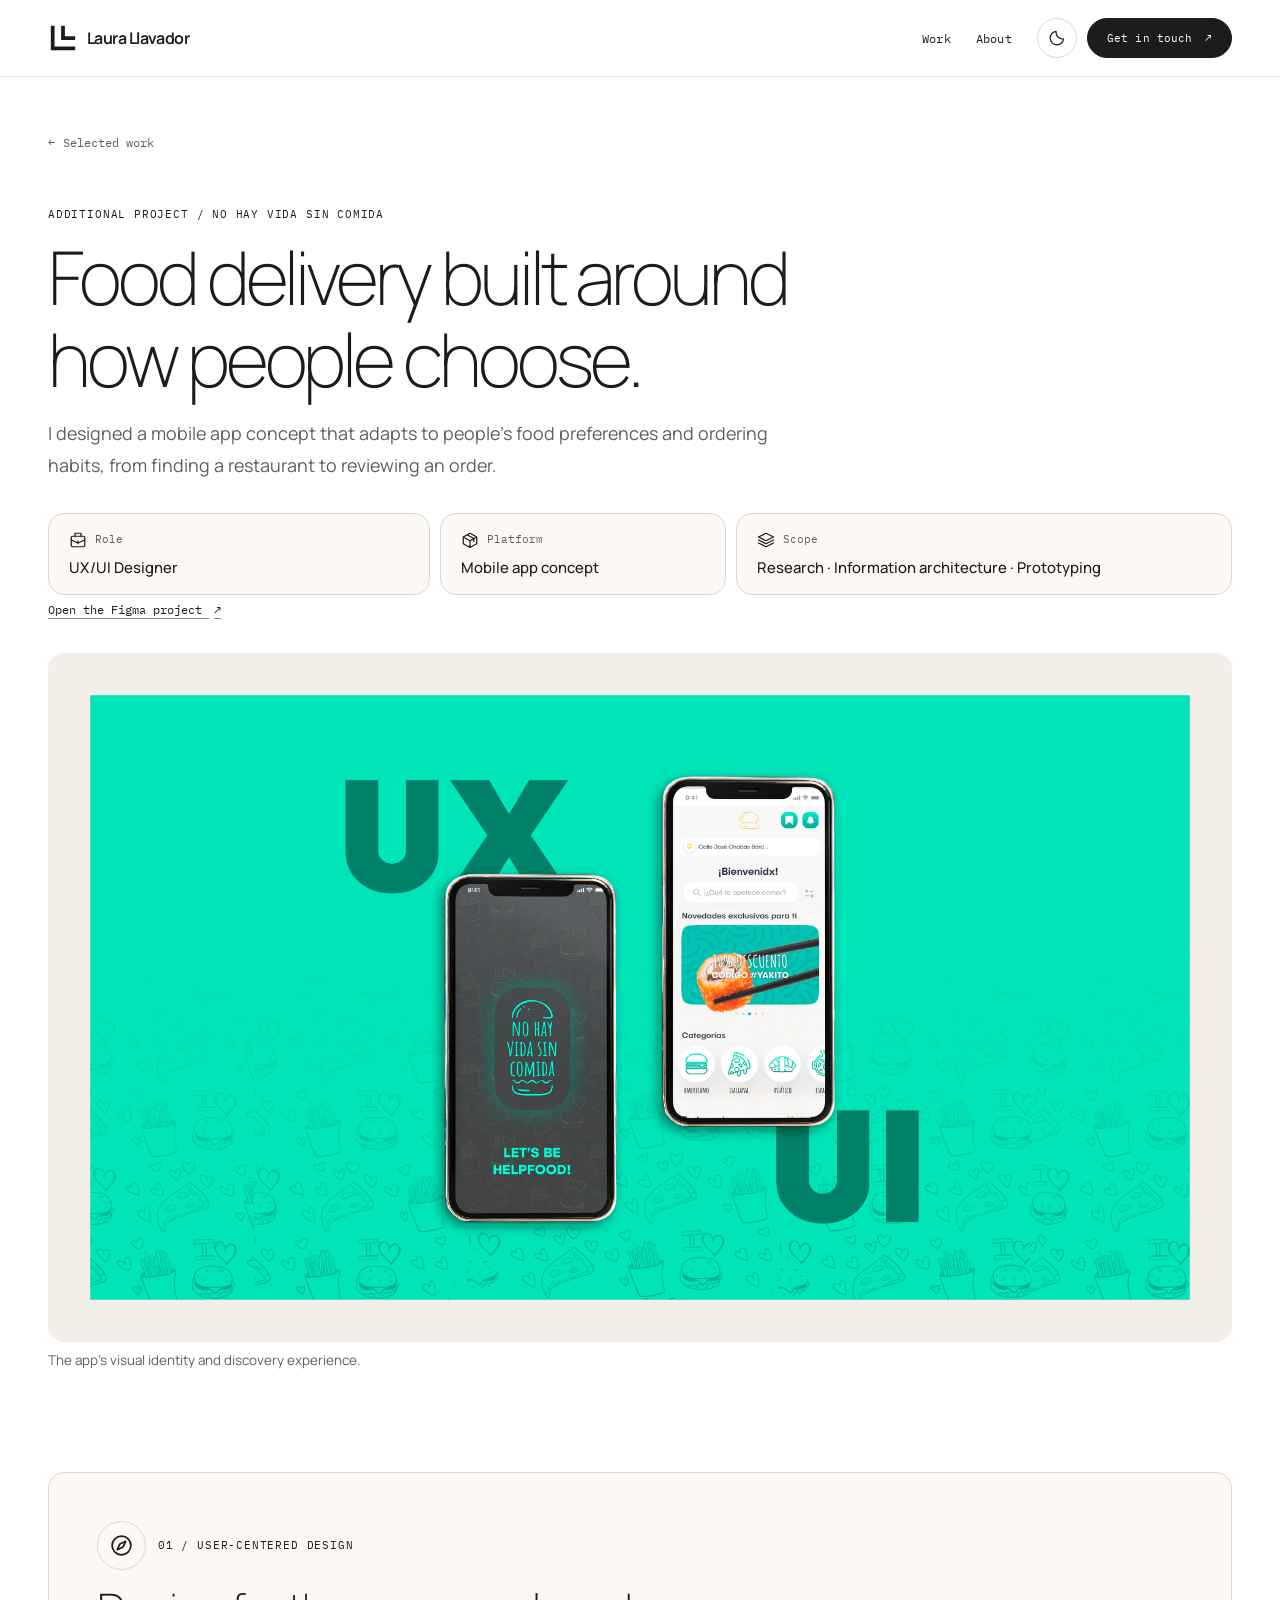
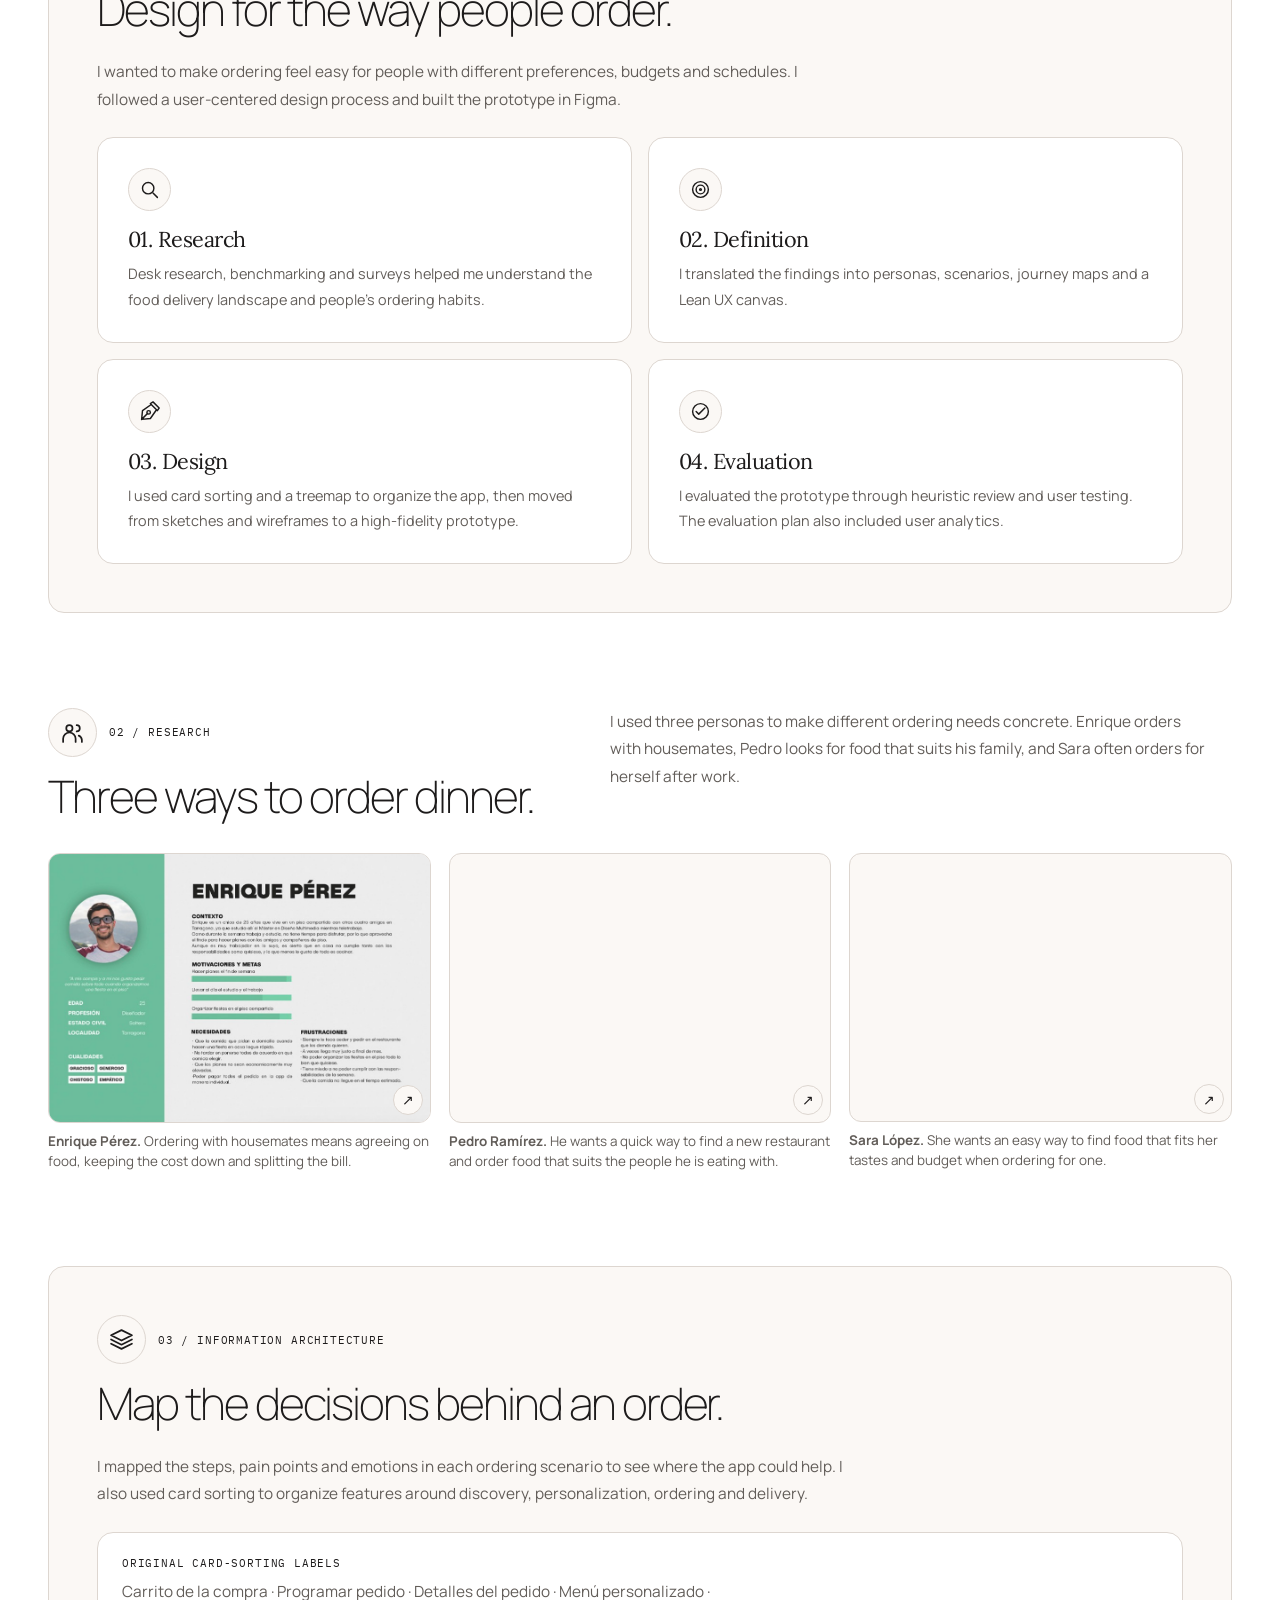
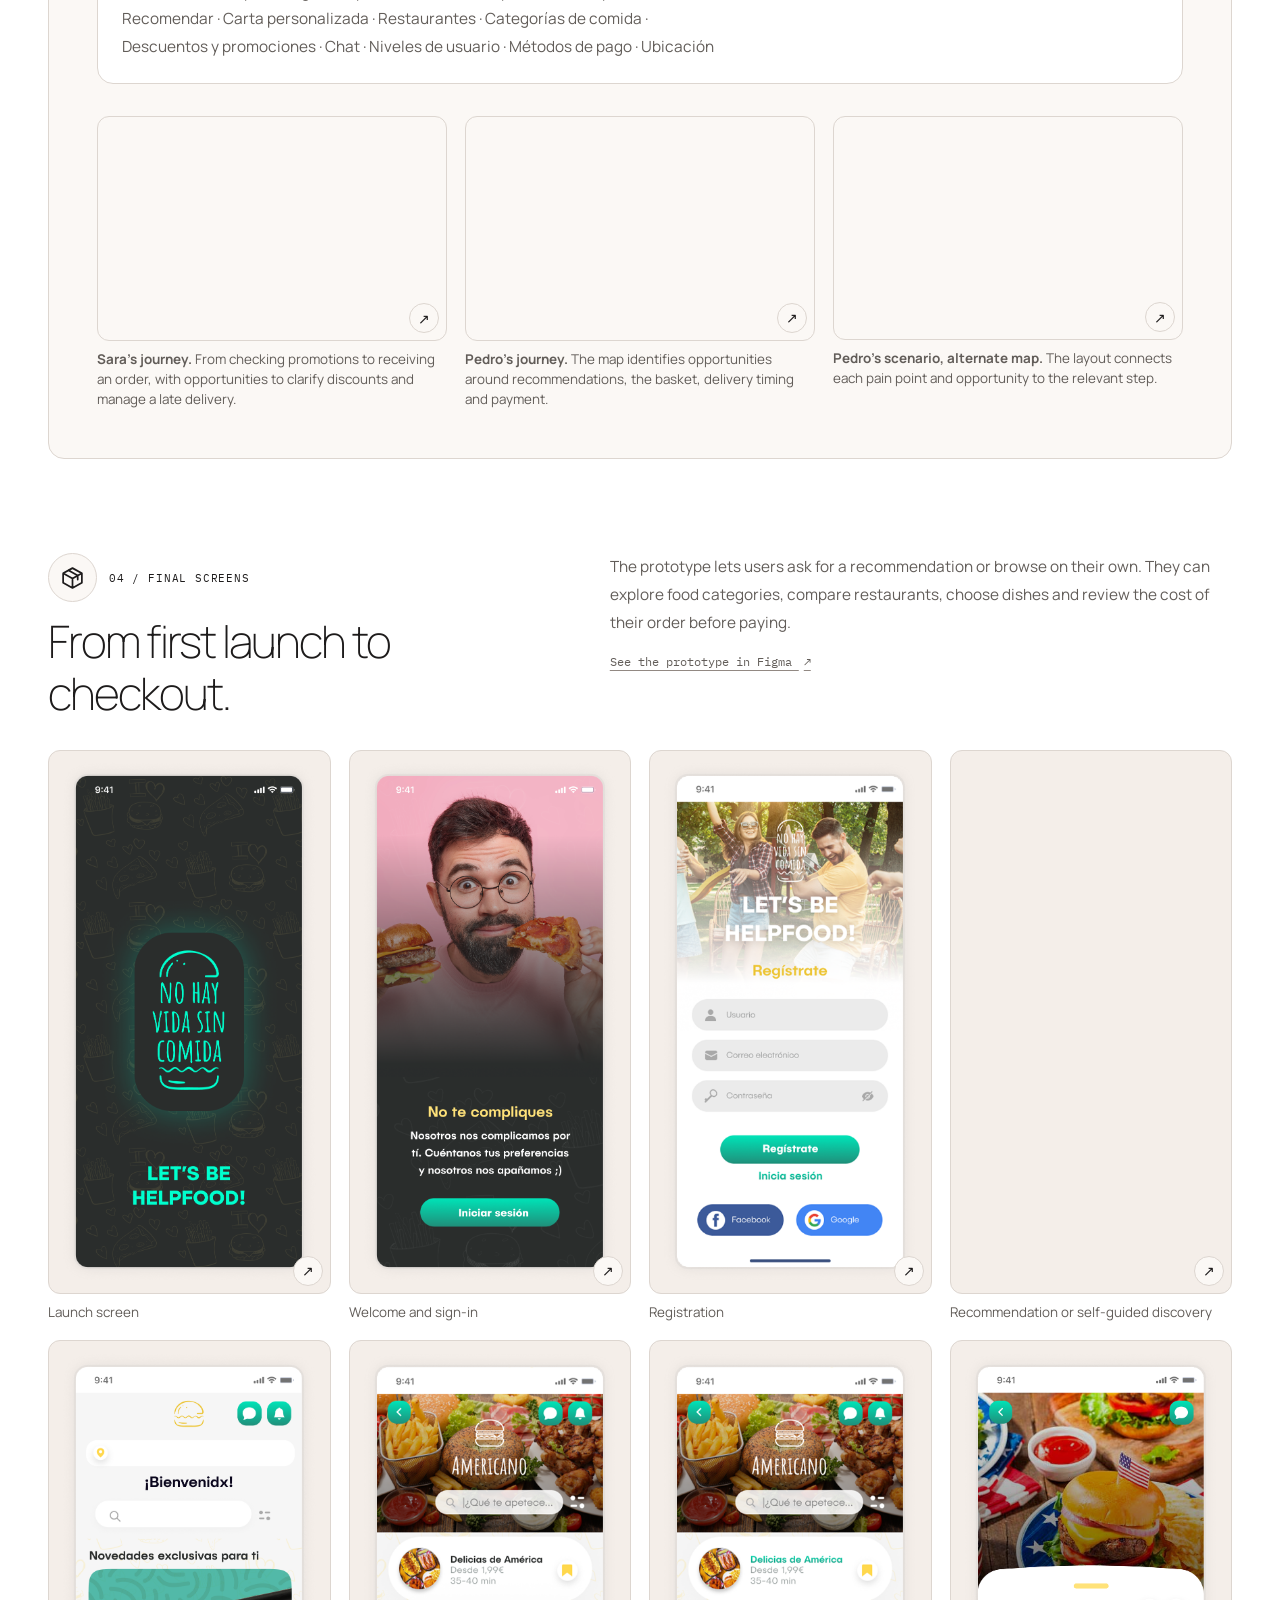
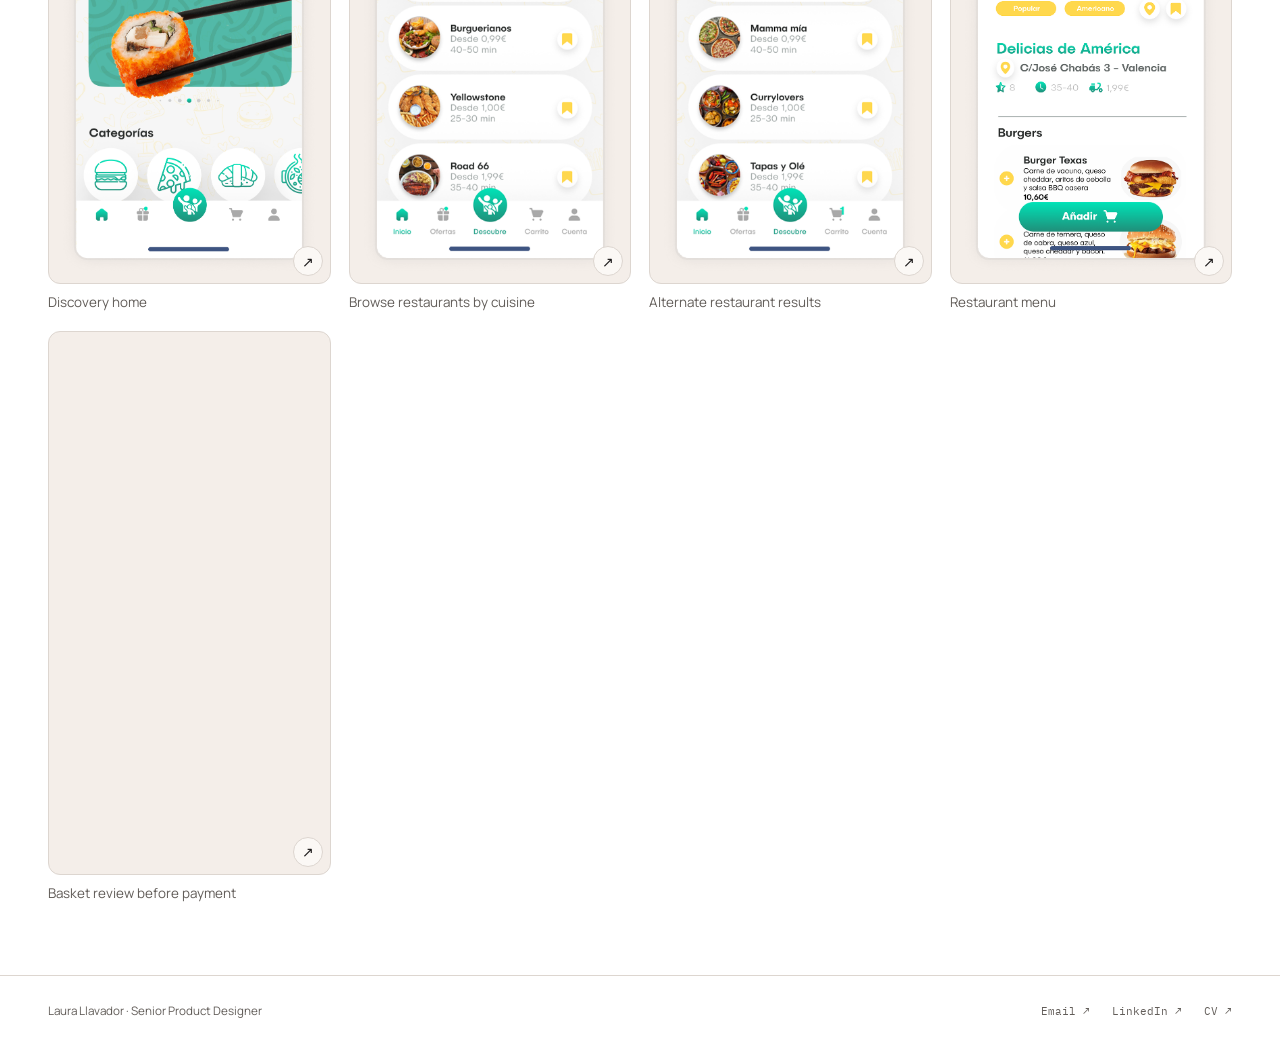
==== commit f805b78e: "Update portfolio with latest VPS-ready version Replace the previous static site with the latest Laur" ====
--- a/comida.html
+++ b/comida.html
@@ -1,236 +1,258 @@
-<!DOCTYPE html>
+<!doctype html>
 <html lang="en">
 <head>
-<meta charset="UTF-8">
-<meta name="viewport" content="width=device-width, initial-scale=1.0">
-<title>No Hay Vida Sin Comida — Food Delivery UX | Laura Llavador</title>
-<meta name="description" content="No Hay Vida Sin Comida — user-centered food delivery app. UX/UI case study by Laura Llavador.">
-<meta name="theme-color" content="#F7F2E7">
-<link rel="icon" type="image/svg+xml" href="favicon.svg">
-<script>(function(){var t;try{t=localStorage.getItem("theme")}catch(e){}document.documentElement.setAttribute("data-theme",t==="dark"?"dark":"light")})();</script>
-<link rel="preconnect" href="https://fonts.googleapis.com">
-<link rel="preconnect" href="https://fonts.gstatic.com" crossorigin>
-<link href="https://fonts.googleapis.com/css2?family=Inter:ital,opsz,wght@0,14..32,100..900;1,14..32,100..900&display=swap" rel="stylesheet">
-<link rel="stylesheet" href="styles.css">
+  <meta charset="utf-8">
+  <meta name="viewport" content="width=device-width, initial-scale=1">
+  <meta name="theme-color" content="#ffffff">
+  <meta name="description" content="Laura Llavador's mobile food delivery concept, from research and navigation to the ordering flow.">
+  <title>No Hay Vida Sin Comida | Laura Llavador</title>
+  <link rel="icon" href="favicon.svg" type="image/svg+xml">
+  <script src="site-theme.js"></script>
+  <link rel="preload" href="asset/fonts/manrope.ttf" as="font" type="font/ttf" crossorigin>
+  <link rel="stylesheet" href="portfolio-fonts.css">
+  <link rel="stylesheet" href="styles.css">
+  <link rel="stylesheet" href="portfolio-motion.css">
+  <script src="portfolio-motion.js" defer></script>
+  <link rel="stylesheet" href="portfolio-blocks.css">
+  <link rel="stylesheet" href="site-navigation.css">
+  <script src="site-navigation.js" defer></script>
+  <link rel="stylesheet" href="portfolio-style.css">
 </head>
-<body>
-<div class="progress"><i></i></div>
-<div class="cursor-dot"></div>
-<div class="cursor-ring"></div>
-
-
-<header class="nav nav-simple" id="nav">
-  <a class="nav-back" href="index.html#work"><span class="arr">←</span> <span class="nav-back-label">Back to projects</span></a>
-  <a class="nav-cta magnetic" href="#contact">Let's connect <span class="arr">→</span></a>
-  <button class="theme-toggle" role="switch" aria-checked="false" aria-label="Dark mode"><span class="knob"><svg class="tt-sun" viewBox="0 0 24 24" fill="none" stroke="currentColor" stroke-width="2.4" stroke-linecap="round" aria-hidden="true"><circle cx="12" cy="12" r="4.2"/><path d="M12 2.5v2.2M12 19.3v2.2M2.5 12h2.2M19.3 12h2.2M5 5l1.6 1.6M17.4 17.4L19 19M19 5l-1.6 1.6M6.6 17.4L5 19"/></svg><svg class="tt-moon" viewBox="0 0 24 24" fill="none" stroke="currentColor" stroke-width="2.4" stroke-linecap="round" stroke-linejoin="round" aria-hidden="true"><path d="M20.6 14.2A8.5 8.5 0 1 1 9.8 3.4a7 7 0 1 0 10.8 10.8Z"/></svg></span></button>
-</header>
-
-<nav class="mmenu" id="mmenu">
-  <a href="index.html#about"><i>01</i> About</a>
-  <a href="index.html#work"><i>02</i> Work</a>
-  <a href="index.html#journey"><i>03</i> Journey</a>
-  <a href="#contact"><i>04</i> Contact</a>
-  <div class="mmenu-theme"><span>Theme</span><button class="theme-toggle" role="switch" aria-checked="false" aria-label="Dark mode"><span class="knob"><svg class="tt-sun" viewBox="0 0 24 24" fill="none" stroke="currentColor" stroke-width="2.4" stroke-linecap="round" aria-hidden="true"><circle cx="12" cy="12" r="4.2"/><path d="M12 2.5v2.2M12 19.3v2.2M2.5 12h2.2M19.3 12h2.2M5 5l1.6 1.6M17.4 17.4L19 19M19 5l-1.6 1.6M6.6 17.4L5 19"/></svg><svg class="tt-moon" viewBox="0 0 24 24" fill="none" stroke="currentColor" stroke-width="2.4" stroke-linecap="round" stroke-linejoin="round" aria-hidden="true"><path d="M20.6 14.2A8.5 8.5 0 1 1 9.8 3.4a7 7 0 1 0 10.8 10.8Z"/></svg></span></button></div>
-</nav>
-
-
-
-<main id="top">
-
-<!-- ================= PROJECT HERO ================= -->
-<section class="pp-hero" id="hero">
-  <div class="blob blob-1"></div>
-  <div class="blob blob-2"></div>
-  <div class="frond" style="right:-40px;top:140px;width:170px;transform:scaleX(-1) rotate(16deg);opacity:.5">
-    <svg viewBox="0 0 220 320"><use href="#frond-art"/></svg>
-  </div>
-  <span class="ff" style="left:12%;top:36%;animation-duration:12s,3.2s;animation-delay:-4s,-1s"></span>
-  <span class="ff" style="left:70%;top:22%;animation-duration:10s,2.7s;animation-delay:-2s,-.6s"></span>
-
-  <div class="container">
-    <h1 class="pp-title">User-centered <em>food delivery</em> experience</h1>
-    <div class="pp-tags">
-      <span class="tag">Mobile App</span><span class="tag">Food Delivery</span><span class="tag">UCD</span><span class="tag tag-hot">UX/UI Case study</span>
-    </div>
-    <p class="pp-intro">
-      A user-centered design project for a food delivery app, built around the idea that
-      <strong>it's a pleasure having good food whenever you prefer</strong>. The goal: an intuitive,
-      engaging and seamless experience that meets users' real needs and habits when ordering food online.
-    </p>
-    <dl class="pp-meta" data-stagger>
-      <div class="pm reveal"><dt>Role</dt><dd>UX/UI Designer</dd></div>
-      <div class="pm reveal"><dt>Approach</dt><dd>User-Centered Design</dd></div>
-      <div class="pm reveal"><dt>Platform</dt><dd>Mobile app</dd></div>
-      <div class="pm reveal"><dt>Tools</dt><dd>Figma</dd></div>
-    </dl>
-    <div class="hero-ctas reveal" style="margin-top:34px">
-      <a class="btn btn-primary magnetic" href="https://www.figma.com/file/KXexzQclgHFABuZZNzE1kl?type=design&node-id=8%3A39&mode=design" target="_blank" rel="noopener">Go to the prototype <span class="arr">↗</span></a>
-    </div>
-  </div>
-</section>
-
-<!-- ================= MARQUEE ================= -->
-<div class="marquee" aria-hidden="true">
-  <div class="marquee-track">
-    <div class="marquee-group">
-      <span>Design system</span><i>✺</i><span>User Personas</span><i>✺</i>
-      <span>Card Sorting</span><i>✺</i><span>User Journeys</span><i>✺</i>
-      <span>Mobile UX</span><i>✺</i><span>Food Delivery</span><i>✺</i>
-    </div>
-    <div class="marquee-group">
-      <span>Design system</span><i>✺</i><span>User Personas</span><i>✺</i>
-      <span>Card Sorting</span><i>✺</i><span>User Journeys</span><i>✺</i>
-      <span>Mobile UX</span><i>✺</i><span>Food Delivery</span><i>✺</i>
-    </div>
-  </div>
-</div>
-
-<!-- ================= GOAL ================= -->
-<section>
-  <span class="sec-num">01</span>
-  <div class="container">
-    <p class="sec-label reveal">01 — User-centered design</p>
-    <p class="statement reveal">
-      What do we want to solve? An app that adapts in a novel way to each user's
-      <em>individual preferences</em> and needs, offering a unique and innovative
-      <span class="hl">gastronomic experience</span> like never before.
-    </p>
-  </div>
-</section>
-
-<!-- ================= METHODOLOGY ================= -->
-<section style="background:var(--bg-2);border-block:1px solid var(--line);padding-top:90px">
-  <span class="sec-num">02</span>
-  <div class="container">
-    <div class="sec-head reveal">
-      <div>
-        <p class="sec-label">02 — Methodology</p>
-        <h2 class="sec-title">Four phases, <em>one focus</em></h2>
+<body class="case-page case-comida">
+  <a class="skip-link" href="#main">Skip to content</a>
+  <header class="site-header">
+    <div class="shell header-inner">
+      <a class="wordmark" href="index.html" aria-label="Laura Llavador home"><svg class="brand-symbol" viewBox="0 0 32 32" aria-hidden="true" focusable="false"><path fill="currentColor" d="M3 3h4v22h22v4H3V3Zm11 0h4v11h11v4H14V3Z"/></svg><span class="brand-name">Laura Llavador</span></a>
+      <nav class="main-nav" aria-label="Main">
+        <a href="index.html#work">Work</a>
+        <a href="index.html#about">About</a>
+      </nav>
+      <div class="header-actions">
+        <button type="button" class="theme-toggle" role="switch" aria-checked="false" aria-label="Dark mode" title="Switch to dark mode" hidden>
+          <svg class="theme-icon-sun" viewBox="0 0 24 24" fill="none" stroke="currentColor" stroke-width="1.6" stroke-linecap="round" aria-hidden="true" focusable="false"><circle cx="12" cy="12" r="4"/><path d="M12 2v2m0 16v2M2 12h2m16 0h2M5 5l1.4 1.4m11.2 11.2L19 19M5 19l1.4-1.4M17.6 6.4 19 5"/></svg>
+          <svg class="theme-icon-moon" viewBox="0 0 24 24" fill="none" stroke="currentColor" stroke-width="1.6" stroke-linecap="round" stroke-linejoin="round" aria-hidden="true" focusable="false"><path d="M20.8 13.2A8.8 8.8 0 0 1 10.8 3.2a9 9 0 1 0 10 10Z"/></svg>
+        </button>
+        <a class="header-cta" href="mailto:lauxllavador@gmail.com">Get in touch <span aria-hidden="true">↗</span></a>
+        <button type="button" class="menu-toggle" aria-label="Open navigation menu" aria-controls="mobile-menu" aria-expanded="false" aria-haspopup="dialog" hidden>
+          <span class="menu-toggle-lines" aria-hidden="true"></span>
+        </button>
       </div>
     </div>
-    <div class="steps steps-4" data-stagger>
-      <div class="step reveal">
-        <span class="step-num">1</span>
-        <h4>Research</h4>
-        <p>Understanding the food delivery landscape and real user habits.</p>
-        <div class="mini"><span>Desk research</span><span>Benchmarking</span><span>Surveys</span></div>
+  </header>
+
+  <dialog class="mobile-menu" id="mobile-menu" aria-labelledby="mobile-menu-title">
+    <div class="mobile-menu-header">
+      <p class="eyebrow" id="mobile-menu-title">Explore</p>
+      <button type="button" class="mobile-menu-close" aria-label="Close navigation menu" autofocus><svg viewBox="0 0 24 24" fill="none" stroke="currentColor" stroke-width="1.6" stroke-linecap="round" aria-hidden="true" focusable="false"><path d="m6 6 12 12M6 18 18 6"/></svg></button>
+    </div>
+    <nav class="mobile-menu-links" aria-label="Mobile main">
+      <a href="index.html#work"><span class="mobile-menu-number">01</span><span class="mobile-menu-label">Work</span><svg class="ui-icon" aria-hidden="true" focusable="false"><use href="asset/portfolio-icons.svg#arrow-right"/></svg></a>
+      <a href="index.html#about"><span class="mobile-menu-number">02</span><span class="mobile-menu-label">About</span><svg class="ui-icon" aria-hidden="true" focusable="false"><use href="asset/portfolio-icons.svg#arrow-right"/></svg></a>
+      <a href="index.html#contact"><span class="mobile-menu-number">03</span><span class="mobile-menu-label">Contact</span><svg class="ui-icon" aria-hidden="true" focusable="false"><use href="asset/portfolio-icons.svg#arrow-right"/></svg></a>
+    </nav>
+    <div class="mobile-menu-footer"><p>Senior Product Designer</p><a class="mobile-menu-email" href="mailto:lauxllavador@gmail.com">lauxllavador@gmail.com <span aria-hidden="true">↗</span></a></div>
+  </dialog>
+
+  <main id="main">
+    <section class="shell case-hero" aria-labelledby="case-title">
+      <a class="case-kicker" href="index.html#work"><span aria-hidden="true">←</span> Selected work</a>
+      <p class="eyebrow">Additional project / No Hay Vida Sin Comida</p>
+      <h1 class="case-title" id="case-title">Food delivery built around how people choose.</h1>
+      <p class="case-lede">I designed a mobile app concept that adapts to people's food preferences and ordering habits, from finding a restaurant to reviewing an order.</p>
+      <dl class="case-meta">
+        <div><dt><svg class="ui-icon" aria-hidden="true" focusable="false"><use href="asset/portfolio-icons.svg#briefcase"/></svg>Role</dt><dd>UX/UI Designer</dd></div>
+        <div><dt><svg class="ui-icon" aria-hidden="true" focusable="false"><use href="asset/portfolio-icons.svg#package"/></svg>Platform</dt><dd>Mobile app concept</dd></div>
+        <div><dt><svg class="ui-icon" aria-hidden="true" focusable="false"><use href="asset/portfolio-icons.svg#layers"/></svg>Scope</dt><dd>Research · Information architecture · Prototyping</dd></div>
+      </dl>
+      <p><a class="text-link" href="https://www.figma.com/file/KXexzQclgHFABuZZNzE1kl?type=design&amp;node-id=8%3A39&amp;mode=design" target="_blank" rel="noopener">Open the Figma project <span aria-hidden="true">↗</span></a></p>
+    </section>
+
+    <figure class="shell case-cover">
+      <img src="asset/comida/comidamain.png" width="3594" height="1978" alt="No Hay Vida Sin Comida launch screen and mobile restaurant discovery screen" fetchpriority="high">
+      <figcaption>The app's visual identity and discovery experience.</figcaption>
+    </figure>
+
+    <div class="shell case-body">
+      <section class="case-section case-section--band" aria-labelledby="comida-methodology">
+        <div class="case-section-head">
+          <span class="section-mark"><svg class="ui-icon" aria-hidden="true" focusable="false"><use href="asset/portfolio-icons.svg#compass"/></svg></span>
+          <p class="case-section-label">01 / User-centered design</p>
+          <h2 id="comida-methodology">Design for the way people order.</h2>
+        </div>
+        <div class="case-copy">
+          <p>I wanted to make ordering feel easy for people with different preferences, budgets and schedules. I followed a user-centered design process and built the prototype in Figma.</p>
+        </div>
+        <div class="process-grid">
+          <article class="insight-card">
+            <span class="icon-badge"><svg class="ui-icon" aria-hidden="true" focusable="false"><use href="asset/portfolio-icons.svg#search"/></svg></span>
+            <h3>01. Research</h3>
+            <p>Desk research, benchmarking and surveys helped me understand the food delivery landscape and people’s ordering habits.</p>
+          </article>
+          <article class="insight-card">
+            <span class="icon-badge"><svg class="ui-icon" aria-hidden="true" focusable="false"><use href="asset/portfolio-icons.svg#target"/></svg></span>
+            <h3>02. Definition</h3>
+            <p>I translated the findings into personas, scenarios, journey maps and a Lean UX canvas.</p>
+          </article>
+          <article class="insight-card">
+            <span class="icon-badge"><svg class="ui-icon" aria-hidden="true" focusable="false"><use href="asset/portfolio-icons.svg#pen"/></svg></span>
+            <h3>03. Design</h3>
+            <p>I used card sorting and a treemap to organize the app, then moved from sketches and wireframes to a high-fidelity prototype.</p>
+          </article>
+          <article class="insight-card">
+            <span class="icon-badge"><svg class="ui-icon" aria-hidden="true" focusable="false"><use href="asset/portfolio-icons.svg#check"/></svg></span>
+            <h3>04. Evaluation</h3>
+            <p>I evaluated the prototype through heuristic review and user testing. The evaluation plan also included user analytics.</p>
+          </article>
+        </div>
+      </section>
+
+      <section class="case-section" aria-labelledby="comida-personas">
+        <div class="case-section-head">
+          <span class="section-mark"><svg class="ui-icon" aria-hidden="true" focusable="false"><use href="asset/portfolio-icons.svg#users"/></svg></span>
+          <p class="case-section-label">02 / Research</p>
+          <h2 id="comida-personas">Three ways to order dinner.</h2>
+        </div>
+        <div class="case-copy">
+          <p>I used three personas to make different ordering needs concrete. Enrique orders with housemates, Pedro looks for food that suits his family, and Sara often orders for herself after work.</p>
+        </div>
+        <div class="case-grid case-three-grid">
+          <figure class="case-figure">
+            <a class="case-image-link" href="asset/comida/user1.png" target="_blank" rel="noopener" aria-label="Open Enrique Pérez’s persona at full size">
+              <img src="asset/comida/user1.png" width="3420" height="2412" alt="Research persona for Enrique Pérez, with his context, goals, needs and frustrations" loading="lazy" decoding="async">
+            </a>
+            <figcaption><strong>Enrique Pérez.</strong> Ordering with housemates means agreeing on food, keeping the cost down and splitting the bill.</figcaption>
+          </figure>
+          <figure class="case-figure">
+            <a class="case-image-link" href="asset/comida/user2.png" target="_blank" rel="noopener" aria-label="Open Pedro Ramírez’s persona at full size">
+              <img src="asset/comida/user2.png" width="3426" height="2418" alt="Research persona for Pedro Ramírez, with his context, goals, needs and frustrations" loading="lazy" decoding="async">
+            </a>
+            <figcaption><strong>Pedro Ramírez.</strong> He wants a quick way to find a new restaurant and order food that suits the people he is eating with.</figcaption>
+          </figure>
+          <figure class="case-figure">
+            <a class="case-image-link" href="asset/comida/user3.png" target="_blank" rel="noopener" aria-label="Open Sara López’s persona at full size">
+              <img src="asset/comida/user3.png" width="3420" height="2406" alt="Research persona for Sara López, with her context, goals, needs and frustrations" loading="lazy" decoding="async">
+            </a>
+            <figcaption><strong>Sara López.</strong> She wants an easy way to find food that fits her tastes and budget when ordering for one.</figcaption>
+          </figure>
+        </div>
+      </section>
+
+      <section class="case-section case-section--band" aria-labelledby="comida-architecture">
+        <div class="case-section-head">
+          <span class="section-mark"><svg class="ui-icon" aria-hidden="true" focusable="false"><use href="asset/portfolio-icons.svg#layers"/></svg></span>
+          <p class="case-section-label">03 / Information architecture</p>
+          <h2 id="comida-architecture">Map the decisions behind an order.</h2>
+        </div>
+        <div class="case-copy">
+          <p>I mapped the steps, pain points and emotions in each ordering scenario to see where the app could help. I also used card sorting to organize features around discovery, personalization, ordering and delivery.</p>
+        </div>
+        <div class="case-callout">
+          <p class="eyebrow">Original card-sorting labels</p>
+          <div class="case-copy" lang="es">
+            <p>Carrito de la compra · Programar pedido · Detalles del pedido · Menú personalizado · Recomendar · Carta personalizada · Restaurantes · Categorías de comida · Descuentos y promociones · Chat · Niveles de usuario · Métodos de pago · Ubicación</p>
+          </div>
+        </div>
+        <div class="case-grid case-three-grid">
+          <figure class="case-figure">
+            <a class="case-image-link" href="asset/comida/journey1.png" target="_blank" rel="noopener" aria-label="Open Sara López’s journey map at full size">
+              <img src="asset/comida/journey1.png" width="1259" height="810" alt="Sara López’s ordering journey map with actions, pain points, emotions and opportunities" loading="lazy" decoding="async">
+            </a>
+            <figcaption><strong>Sara’s journey.</strong> From checking promotions to receiving an order, with opportunities to clarify discounts and manage a late delivery.</figcaption>
+          </figure>
+          <figure class="case-figure">
+            <a class="case-image-link" href="asset/comida/journey2.png" target="_blank" rel="noopener" aria-label="Open Pedro Ramírez’s journey map at full size">
+              <img src="asset/comida/journey2.png" width="1263" height="810" alt="Pedro Ramírez’s ordering journey map covering recommendations, scheduling, payment and delivery" loading="lazy" decoding="async">
+            </a>
+            <figcaption><strong>Pedro’s journey.</strong> The map identifies opportunities around recommendations, the basket, delivery timing and payment.</figcaption>
+          </figure>
+          <figure class="case-figure">
+            <a class="case-image-link" href="asset/comida/journey3.png" target="_blank" rel="noopener" aria-label="Open the alternate layout of Pedro Ramírez’s journey map at full size">
+              <img src="asset/comida/journey3.png" width="1265" height="810" alt="Alternate layout of Pedro’s scenario with pain points aligned to the steps they affect" loading="lazy" decoding="async">
+            </a>
+            <figcaption><strong>Pedro’s scenario, alternate map.</strong> The layout connects each pain point and opportunity to the relevant step.</figcaption>
+          </figure>
+        </div>
+      </section>
+
+      <section class="case-section" aria-labelledby="comida-flow">
+        <div class="case-section-head">
+          <span class="section-mark"><svg class="ui-icon" aria-hidden="true" focusable="false"><use href="asset/portfolio-icons.svg#package"/></svg></span>
+          <p class="case-section-label">04 / Final screens</p>
+          <h2 id="comida-flow">From first launch to checkout.</h2>
+        </div>
+        <div class="case-copy">
+          <p>The prototype lets users ask for a recommendation or browse on their own. They can explore food categories, compare restaurants, choose dishes and review the cost of their order before paying.</p>
+          <p><a class="text-link" href="https://www.figma.com/file/KXexzQclgHFABuZZNzE1kl?type=design&amp;node-id=8%3A39&amp;mode=design" target="_blank" rel="noopener">See the prototype in Figma <span aria-hidden="true">↗</span></a></p>
+        </div>
+        <div class="case-grid case-phone-grid case-gallery-4">
+          <figure class="case-figure">
+            <a class="case-image-link" href="asset/comida/screen1.png" target="_blank" rel="noopener" aria-label="Open the launch screen at full size">
+              <img src="asset/comida/screen1.png" width="757" height="1536" alt="Dark launch screen with the No Hay Vida Sin Comida wordmark" loading="lazy" decoding="async">
+            </a>
+            <figcaption>Launch screen</figcaption>
+          </figure>
+          <figure class="case-figure">
+            <a class="case-image-link" href="asset/comida/screen2.png" target="_blank" rel="noopener" aria-label="Open the welcome screen at full size">
+              <img src="asset/comida/screen2.png" width="757" height="1536" alt="Welcome screen that introduces personalized food suggestions and offers sign-in" loading="lazy" decoding="async">
+            </a>
+            <figcaption>Welcome and sign-in</figcaption>
+          </figure>
+          <figure class="case-figure">
+            <a class="case-image-link" href="asset/comida/screen4.png" target="_blank" rel="noopener" aria-label="Open the registration screen at full size">
+              <img src="asset/comida/screen4.png" width="757" height="1536" alt="Registration screen with account fields and social sign-in options" loading="lazy" decoding="async">
+            </a>
+            <figcaption>Registration</figcaption>
+          </figure>
+          <figure class="case-figure">
+            <a class="case-image-link" href="asset/comida/screen3.png" target="_blank" rel="noopener" aria-label="Open the discovery choice screen at full size">
+              <img src="asset/comida/screen3.png" width="757" height="1536" alt="Onboarding choice between asking for a food recommendation and choosing independently" loading="lazy" decoding="async">
+            </a>
+            <figcaption>Recommendation or self-guided discovery</figcaption>
+          </figure>
+          <figure class="case-figure">
+            <a class="case-image-link" href="asset/comida/screen6.png" target="_blank" rel="noopener" aria-label="Open the discovery home screen at full size">
+              <img src="asset/comida/screen6.png" width="757" height="1536" alt="Discovery home with search, featured food and food categories" loading="lazy" decoding="async">
+            </a>
+            <figcaption>Discovery home</figcaption>
+          </figure>
+          <figure class="case-figure">
+            <a class="case-image-link" href="asset/comida/screen7.png" target="_blank" rel="noopener" aria-label="Open the cuisine results at full size">
+              <img src="asset/comida/screen7.png" width="757" height="1538" alt="American cuisine results with restaurant names, delivery times and a minimum order" loading="lazy" decoding="async">
+            </a>
+            <figcaption>Browse restaurants by cuisine</figcaption>
+          </figure>
+          <figure class="case-figure">
+            <a class="case-image-link" href="asset/comida/screen9.png" target="_blank" rel="noopener" aria-label="Open the alternate restaurant results at full size">
+              <img src="asset/comida/screen9.png" width="757" height="1538" alt="Alternate restaurant list showing Delicias de América, Mamma Mia, Currylovers and Tapas y Olé" loading="lazy" decoding="async">
+            </a>
+            <figcaption>Alternate restaurant results</figcaption>
+          </figure>
+          <figure class="case-figure">
+            <a class="case-image-link" href="asset/comida/screen8.png" target="_blank" rel="noopener" aria-label="Open the restaurant menu at full size">
+              <img src="asset/comida/screen8.png" width="757" height="1539" alt="Delicias de América restaurant menu with dishes, prices and an add-to-basket control" loading="lazy" decoding="async">
+            </a>
+            <figcaption>Restaurant menu</figcaption>
+          </figure>
+          <figure class="case-figure">
+            <a class="case-image-link" href="asset/comida/screen10.png" target="_blank" rel="noopener" aria-label="Open the basket screen at full size">
+              <img src="asset/comida/screen10.png" width="757" height="1538" alt="Basket review with item quantities, delivery fee, discount and order total" loading="lazy" decoding="async">
+            </a>
+            <figcaption>Basket review before payment</figcaption>
+          </figure>
+        </div>
+      </section>
+    </div>
+  </main>
+
+  <footer class="site-footer">
+    <div class="shell footer-inner">
+      <span>Laura Llavador · Senior Product Designer</span>
+      <div class="footer-links">
+        <a href="mailto:lauxllavador@gmail.com">Email <span aria-hidden="true">↗</span></a>
+        <a href="https://www.linkedin.com/in/laurallavadorgarcia/">LinkedIn <span aria-hidden="true">↗</span></a>
+        <a href="asset/LauraLlavadorCV.pdf">CV <span aria-hidden="true">↗</span></a>
       </div>
-      <div class="step reveal">
-        <span class="step-num">2</span>
-        <h4>Definition</h4>
-        <p>Turning findings into actionable design foundations.</p>
-        <div class="mini"><span>Personas</span><span>Scenarios</span><span>User journeys</span><span>Lean UX canvas</span></div>
-      </div>
-      <div class="step reveal">
-        <span class="step-num">3</span>
-        <h4>Design</h4>
-        <p>From structure to high-fidelity, iterating at every step.</p>
-        <div class="mini"><span>Card sorting</span><span>Treemap</span><span>Sketching</span><span>Wireframe</span><span>Prototype</span></div>
-      </div>
-      <div class="step reveal">
-        <span class="step-num">4</span>
-        <h4>Evaluation</h4>
-        <p>Validating the experience with real users and data.</p>
-        <div class="mini"><span>Heuristic evaluation</span><span>User testing</span><span>User analytics</span></div>
-      </div>
-    </div>
-  </div>
-</section>
-
-<!-- ================= RESEARCH ARTIFACTS ================= -->
-<section>
-  <span class="sec-num">03</span>
-  <div class="container">
-    <div class="sec-head reveal">
-      <div>
-        <p class="sec-label">03 — Research</p>
-        <h2 class="sec-title">User <em>personas</em></h2>
-      </div>
-    </div>
-    <div class="grid-3" data-stagger>
-      <figure class="pp-figure reveal"><img src="asset/comida/user1.png" alt="User persona 1" loading="lazy" onerror="this.style.display='none'"></figure>
-      <figure class="pp-figure reveal"><img src="hasset/comida/user2.png" alt="User persona 2" loading="lazy" onerror="this.style.display='none'"></figure>
-      <figure class="pp-figure reveal"><img src="asset/comida/user3.png" alt="User persona 3" loading="lazy" onerror="this.style.display='none'"></figure>
-    </div>
-
-    <div class="sec-head reveal" style="margin-top:90px">
-      <div>
-        <p class="sec-label">04 — Architecture</p>
-        <h2 class="sec-title">Card sorting &amp; <em>user journeys</em></h2>
-      </div>
-    </div>
-    <div class="tools reveal" data-stagger style="margin-bottom:34px">
-      <span class="tool reveal">Carrito de la compra</span><span class="tool reveal">Programar pedido</span>
-      <span class="tool reveal">Detalles del pedido</span><span class="tool reveal">Menú personalizado</span>
-      <span class="tool reveal">Recomendar</span><span class="tool reveal">Carta personalizada</span>
-      <span class="tool reveal">Restaurantes</span><span class="tool reveal">Categorías de comida</span>
-      <span class="tool reveal">Descuentos y promociones</span><span class="tool reveal">Chat</span>
-      <span class="tool reveal">Niveles de usuario</span><span class="tool reveal">Métodos de pago</span>
-      <span class="tool reveal">Ubicación</span>
-    </div>
-    <div class="grid-3" data-stagger>
-      <figure class="pp-figure reveal"><img src="asset/comida/journey1.png" alt="User journey 1" loading="lazy" onerror="this.style.display='none'"></figure>
-      <figure class="pp-figure reveal"><img src="asset/comida/journey2.png" alt="User journey 2" loading="lazy" onerror="this.style.display='none'"></figure>
-      <figure class="pp-figure reveal"><img src="asset/comida/journey3.png" alt="User journey 3" loading="lazy" onerror="this.style.display='none'"></figure>
-    </div>
-  </div>
-</section>
-
-<!-- ================= FINAL SCREENS ================= -->
-<section style="background:var(--bg-2);border-block:1px solid var(--line)">
-  <span class="sec-num">04</span>
-  <div class="container">
-    <div class="sec-head reveal">
-      <div>
-        <p class="sec-label">05 — The solution</p>
-        <h2 class="sec-title">Final <em>screens</em></h2>
-      </div>
-      <a class="sec-link" href="https://www.figma.com/file/KXexzQclgHFABuZZNzE1kl?type=design&node-id=8%3A39&mode=design" target="_blank" rel="noopener">Open prototype ↗</a>
-    </div>
-    <div class="screens reveal">
-      <figure><img src="asset/comida/screen1.png" alt="App screen — inicio" loading="lazy" onerror="this.parentNode.style.display='none'"></figure>
-      <figure><img src="asset/comida/screen2.png" alt="App screen — intro" loading="lazy" onerror="this.parentNode.style.display='none'"></figure>
-      <figure><img src="asset/comida/screen3.png" alt="App screen — regístrate" loading="lazy" onerror="this.parentNode.style.display='none'"></figure>
-      <figure><img src="asset/comida/screen4.png" alt="App screen — descubre" loading="lazy" onerror="this.parentNode.style.display='none'"></figure>
-      <figure><img src="asset/comida/screen5.png" alt="App screen — home" loading="lazy" onerror="this.parentNode.style.display='none'"></figure>
-      <figure><img src="asset/comida/screen6.png" alt="App screen — restaurantes" loading="lazy" onerror="this.parentNode.style.display='none'"></figure>
-      <figure><img src="asset/comida/screen7.png" alt="App screen — delicias de América" loading="lazy" onerror="this.parentNode.style.display='none'"></figure>
-      <figure><img src="asset/comida/screen8.png" alt="App screen — pedido" loading="lazy" onerror="this.parentNode.style.display='none'"></figure>
-      <figure><img src="asset/comida/screen9.png" alt="App screen — pedido confirmado" loading="lazy" onerror="this.parentNode.style.display='none'"></figure>
-      <figure><img src="asset/comida/screen10.png" alt="App screen — pedido confirmado" loading="lazy" onerror="this.parentNode.style.display='none'"></figure>
-    </div>
-    <p class="drag-hint">( drag / scroll → )</p>
-  </div>
-</section>
-
-
-
-<!-- ================= CONTACT ================= -->
-<section id="contact" class="compact">
-  <div class="sunset"></div>
-  <span class="ff" style="left:22%;top:34%;animation-duration:12s,3.2s;animation-delay:-4s,-1s"></span>
-  <span class="ff" style="left:74%;top:28%;animation-duration:10s,2.6s;animation-delay:-2s,-.5s"></span>
-  <span class="ff" style="left:56%;top:60%;animation-duration:14s,3.8s;animation-delay:-7s,-1.9s"></span>
-  <div class="container contact-inner">
-    <p class="sec-label contact-label reveal">Contact</p>
-    <div class="contact-ctas reveal">
-      <a class="btn btn-sand magnetic" href="mailto:lauxllavador@gmail.com">lauxllavador@gmail.com <span class="arr">↗</span></a>
-      <a class="btn btn-line magnetic" href="index.html">Back to home <span class="arr">→</span></a>
-    </div>
-    <div class="contact-meta reveal">
-      <a href="https://www.linkedin.com/in/laurallavadorgarcia/" target="_blank" rel="noopener">LinkedIn ↗</a>
-      <a href="https://www.behance.net/laurallavador" target="_blank" rel="noopener">Behance ↗</a>
-      <span>Valencia, Spain</span>
-    </div>
-  </div>
-   <footer>
-    <div class="container foot-inner">
-      <span>© 2026 Laura Llavador — All rights reserved</span>
     </div>
   </footer>
-</section>
-
-</main>
-<script src="main.js"></script>
 </body>
 </html>
--- a/portfolio-fonts.css
+++ b/portfolio-fonts.css
@@ -0,0 +1,28 @@
+@font-face {
+  font-family: "Manrope";
+  src: url("asset/fonts/manrope.ttf") format("truetype");
+  font-style: normal;
+  font-weight: 200 800;
+  font-display: swap;
+}
+@font-face {
+  font-family: "Lora";
+  src: url("asset/fonts/lora.ttf") format("truetype");
+  font-style: normal;
+  font-weight: 400 700;
+  font-display: swap;
+}
+@font-face {
+  font-family: "Lora";
+  src: url("asset/fonts/lora-italic.ttf") format("truetype");
+  font-style: italic;
+  font-weight: 400 700;
+  font-display: swap;
+}
+@font-face {
+  font-family: "IBM Plex Mono";
+  src: url("asset/fonts/ibm-plex-mono.ttf") format("truetype");
+  font-style: normal;
+  font-weight: 400;
+  font-display: swap;
+}
--- a/styles.css
+++ b/styles.css
@@ -1,803 +1,417 @@
-/* ====== MEDITERRÁNEO — design system · Laura Llavador ====== */
-/* Tema claro (Mediterráneo Día). El oscuro se activa con [data-theme="dark"] en <html>,
-   resuelto por el script inline del <head>: preferencia guardada o prefers-color-scheme. */
-:root{
-  color-scheme:light;
-  --bg:#F7F2E7;            /* arena clara */
-  --bg-2:#F1EBDC;          /* banda de sección */
-  --surface:#FDFBF4;       /* tarjetas */
-  --abyss:#ECE4CF;         /* contacto */
-  --ink:#1E2B21;           /* tinta bosque */
-  --ink-soft:#5F6D57;      /* musgo */
-  --cream:#1E2B21;         /* sólido de contraste (botones, marquee) */
-  --ink-inverse:#F7F2E7;   /* texto sobre --cream y acentos sólidos */
-  --sea:#2E7D71;
-  --turquoise:#1E8A63;
-  --leaf:#6F8628;          /* oliva */
-  --olive:#77813F;
-  --terracotta:#C25A2B;    /* barro rústico */
-  --terracotta-dark:#A84A20;
-  --sun:#B27A1A;           /* ámbar oscuro */
-  --sun-soft:#E8A64C;
-  --live:#1FA35B;
-  --line:rgba(30,43,33,.14);
-  --shadow:0 30px 70px -25px rgba(30,43,33,.22);
-  --nav-bg:rgba(247,242,231,.6);
-  --nav-bg-scrolled:rgba(247,242,231,.9);
-  --nav-shadow:0 10px 30px rgba(30,43,33,.1);
-  --nav-shadow-scrolled:0 16px 44px rgba(30,43,33,.16);
-  --badge-shadow:0 16px 34px -12px rgba(30,43,33,.25);
-  --blob-blend:multiply;
-  --blob-1:#BFE0CE;
-  --blob-2:#F0D9AE;
-  --blob-3:#C4E1DF;
-  --arch-grad:linear-gradient(180deg,#DCEDE0 0%,#CDE3CF 46%,#EFD9AC 78%,#E3BE84 100%);
-  --value-grad-1:linear-gradient(180deg,#E2EFE5,#EDF4EA);
-  --value-grad-2:linear-gradient(180deg,#F3ECD6,#F8F2E3);
-  --value-grad-3:linear-gradient(180deg,#F5E3D6,#F9EDE3);
-  --media-grad-1:linear-gradient(135deg,#CFE5DB,#C2DCCE);
-  --media-grad-2:linear-gradient(135deg,#EBDFC0,#E1D2AC);
-  --media-grad-3:linear-gradient(135deg,#F0DACC,#E7CBB9);
-  --media-grad-4:linear-gradient(135deg,#CBE2E7,#BDD8DF);
-  --next-grad:linear-gradient(120deg,var(--surface),#F0E9D6);
-  --ease:cubic-bezier(.22,1,.36,1);
-}
-
-/* Tema oscuro (Bosque Mediterráneo) */
-:root[data-theme="dark"]{
-  color-scheme:dark;
-  --bg:#0B110D;            /* noche de bosque */
-  --bg-2:#0E140F;
-  --surface:#141D16;
-  --abyss:#070B08;
-  --ink:#EDE6D6;           /* texto arena */
-  --ink-soft:#A3AE98;
-  --cream:#EDE6D6;
-  --ink-inverse:#131A12;
-  --sea:#4FB3A5;
-  --turquoise:#56C998;
-  --leaf:#A6C25E;
-  --olive:#8E9B52;
-  --terracotta:#DE7549;
-  --terracotta-dark:#C45E37;
-  --sun:#E8A64C;
-  --sun-soft:#F3C77E;
-  --live:#57C97E;
-  --line:rgba(237,230,214,.13);
-  --shadow:0 30px 70px -25px rgba(0,0,0,.65);
-  --nav-bg:rgba(11,17,13,.55);
-  --nav-bg-scrolled:rgba(9,14,11,.85);
-  --nav-shadow:0 10px 30px rgba(0,0,0,.3);
-  --nav-shadow-scrolled:0 16px 44px rgba(0,0,0,.45);
-  --badge-shadow:0 16px 34px -12px rgba(0,0,0,.55);
-  --blob-blend:screen;
-  --blob-1:#1E5C44;
-  --blob-2:#6E4A1C;
-  --blob-3:#174D4D;
-  --arch-grad:linear-gradient(180deg,#16312B 0%,#1C3A2A 46%,#4A3A1E 78%,#6B4A24 100%);
-  --value-grad-1:linear-gradient(180deg,#12251F,#101B16);
-  --value-grad-2:linear-gradient(180deg,#252012,#1A160E);
-  --value-grad-3:linear-gradient(180deg,#261812,#1B120D);
-  --media-grad-1:linear-gradient(135deg,#1A3A33,#143028);
-  --media-grad-2:linear-gradient(135deg,#3A2D17,#2C2110);
-  --media-grad-3:linear-gradient(135deg,#3A241B,#2B1A12);
-  --media-grad-4:linear-gradient(135deg,#16333A,#10262C);
-  --next-grad:linear-gradient(120deg,var(--surface),#11180F);
-}
-*{margin:0;padding:0;box-sizing:border-box}
-html{scroll-behavior:smooth;scroll-padding-top:100px}
-body{
-  font-family:'Inter',system-ui,sans-serif;
-  background:var(--bg);
-  color:var(--ink);
-  overflow-x:hidden;
-  -webkit-font-smoothing:antialiased;
-  line-height:1.55;
-}
-::selection{background:var(--leaf);color:var(--ink-inverse)}
-img{max-width:100%;display:block}
-a{color:inherit;text-decoration:none}
-button{font:inherit;background:none;border:none;color:inherit;cursor:pointer}
-ul{list-style:none}
-.container{width:min(1180px,92vw);margin-inline:auto}
-
-/* grain rústico */
-body::after{
-  content:"";position:fixed;inset:0;z-index:998;pointer-events:none;
-  background-image:url("data:image/svg+xml;utf8,<svg xmlns='http://www.w3.org/2000/svg' width='240' height='240'><filter id='n'><feTurbulence type='fractalNoise' baseFrequency='0.85' numOctaves='2' stitchTiles='stitch'/></filter><rect width='240' height='240' filter='url(%23n)'/></svg>");
-  opacity:.07;mix-blend-mode:overlay;
-}
-
-/* barra de progreso de scroll */
-.progress{position:fixed;top:0;left:0;right:0;height:3px;z-index:140;pointer-events:none}
-.progress i{
-  display:block;height:100%;width:100%;transform-origin:0 50%;transform:scaleX(0);
-  background:linear-gradient(90deg,var(--sea),var(--leaf),var(--sun));
-}
-
-/* hojas y luciérnagas */
-.frond{position:absolute;pointer-events:none;z-index:1}
-.frond svg{display:block;width:100%;height:auto;animation:sway 9s ease-in-out infinite;transform-origin:50% 100%}
-@keyframes sway{0%,100%{transform:rotate(-2.5deg)}50%{transform:rotate(2.5deg)}}
-.ff{
-  position:absolute;width:7px;height:7px;border-radius:50%;pointer-events:none;z-index:3;
-  background:radial-gradient(circle,#F6D391 0%,rgba(243,199,126,.45) 40%,transparent 70%);
-  box-shadow:0 0 14px 3px rgba(232,166,76,.45);
-  animation-name:ffdrift,ffblink;
-  animation-timing-function:ease-in-out,ease-in-out;
-  animation-iteration-count:infinite,infinite;
-  animation-direction:alternate,normal;
-}
-@keyframes ffdrift{from{transform:translate(0,0)}to{transform:translate(36px,-48px)}}
-@keyframes ffblink{0%,100%{opacity:.12}50%{opacity:1}}
-
-/* ============ NAV ============ */
-.nav{
-  position:fixed;top:16px;left:50%;transform:translateX(-50%);z-index:120;
-  width:min(1180px,94vw);
-  display:flex;align-items:center;justify-content:flex-start;gap:12px;
-  padding:10px 12px 10px 22px;border-radius:999px;
-  background:var(--nav-bg);
-  backdrop-filter:blur(16px);-webkit-backdrop-filter:blur(16px);
-  border:1px solid var(--line);
-  box-shadow:var(--nav-shadow);
-  transition:box-shadow .4s,background .4s;
-}
-.nav.scrolled{background:var(--nav-bg-scrolled);box-shadow:var(--nav-shadow-scrolled)}
-.logo{font-size:1rem;font-weight:600;letter-spacing:-.01em;display:flex;align-items:center;gap:2px}
-.logo .star{color:var(--terracotta);display:inline-block;animation:spin 9s linear infinite}
-.nav-links{display:flex;gap:2px;align-items:center;margin-right:auto}
-.nav-back{
-  display:inline-flex;align-items:center;gap:8px;margin-right:auto;
-  padding:9px 16px;border-radius:999px;font-size:.93rem;color:var(--ink-soft);
-  transition:background .3s,color .3s,gap .3s;
-}
-.nav-back:hover{background:color-mix(in srgb,var(--ink) 6%,transparent);color:var(--ink);gap:11px}
-.nav-links a{
-  padding:9px 16px;border-radius:999px;font-size:.93rem;color:var(--ink-soft);
-  transition:background .3s,color .3s;
-}
-.nav-links a:hover{background:color-mix(in srgb,var(--ink) 6%,transparent);color:var(--ink)}
-.nav-cta{
-  background:var(--cream);color:var(--ink-inverse);padding:11px 22px;border-radius:999px;
-  font-size:.93rem;font-weight:600;display:inline-flex;align-items:center;gap:8px;
-  transition:background .3s,transform .3s;
-}
-.nav-cta:hover{background:var(--terracotta)}
-.theme-toggle{
-  flex:none;position:relative;width:58px;height:30px;border-radius:999px;
-  border:1px solid var(--line);
-  background:color-mix(in srgb,var(--ink) 7%,transparent);
-  transition:background .3s,border-color .3s;
-}
-.theme-toggle:hover{border-color:var(--ink-soft)}
-.theme-toggle .knob{
-  position:absolute;top:3px;left:3px;width:22px;height:22px;border-radius:50%;
-  background:var(--cream);color:var(--ink-inverse);
-  display:flex;align-items:center;justify-content:center;
-  transition:transform .35s var(--ease),background .3s;
-}
-:root[data-theme="dark"] .theme-toggle .knob{transform:translateX(28px)}
-.theme-toggle svg{width:13px;height:13px}
-.theme-toggle .tt-moon{display:none}
-:root[data-theme="dark"] .theme-toggle .tt-moon{display:block}
-:root[data-theme="dark"] .theme-toggle .tt-sun{display:none}
-.burger{display:none;width:42px;height:42px;border-radius:50%;background:var(--cream);position:relative;z-index:130}
-.burger span{position:absolute;left:12px;right:12px;height:1.6px;background:var(--bg);transition:.35s var(--ease)}
-.burger span:nth-child(1){top:17px}
-.burger span:nth-child(2){top:24px}
-body.menu-open .burger span:nth-child(1){top:20.5px;transform:rotate(45deg)}
-body.menu-open .burger span:nth-child(2){top:20.5px;transform:rotate(-45deg)}
-
-/* mobile menu */
-.mmenu{
-  position:fixed;inset:0;z-index:110;background:var(--bg);
-  display:flex;flex-direction:column;justify-content:center;gap:4px;padding:0 8vw;
-  opacity:0;pointer-events:none;transition:opacity .45s var(--ease);
-}
-body.menu-open .mmenu{opacity:1;pointer-events:auto}
-.mmenu a{
-  font-size:clamp(2.3rem,9vw,3.5rem);font-weight:750;letter-spacing:-.03em;padding:12px 0;
-  border-bottom:1px solid var(--line);display:flex;align-items:baseline;gap:18px;
-  transform:translateY(24px);opacity:0;transition:.5s var(--ease);
-}
-body.menu-open .mmenu a{transform:none;opacity:1}
-.mmenu a:nth-child(2){transition-delay:.06s}.mmenu a:nth-child(3){transition-delay:.12s}
-.mmenu a:nth-child(4){transition-delay:.18s}.mmenu a:nth-child(5){transition-delay:.24s}
-.mmenu a i{font-style:normal;font-size:.8rem;font-weight:500;letter-spacing:.2em;color:var(--terracotta)}
-.mmenu-theme{
-  margin-top:28px;display:flex;align-items:center;justify-content:space-between;
-  transform:translateY(24px);opacity:0;transition:.5s var(--ease) .3s;
-}
-body.menu-open .mmenu-theme{transform:none;opacity:1}
-.mmenu-theme span{
-  font-size:.8rem;font-weight:500;letter-spacing:.2em;text-transform:uppercase;
-  color:var(--ink-soft);
-}
-
-/* ============ HERO (home) ============ */
-.hero{
-  position:relative;min-height:100svh;display:flex;align-items:center;
-  padding:150px 0 90px;overflow:hidden;
-}
-.grid-lines{
-  position:absolute;inset:0;pointer-events:none;opacity:.5;
-  background-image:linear-gradient(var(--line) 1px,transparent 1px),linear-gradient(90deg,var(--line) 1px,transparent 1px);
-  background-size:84px 84px;
-  -webkit-mask-image:radial-gradient(ellipse 90% 70% at 50% 38%,#000 25%,transparent 72%);
-  mask-image:radial-gradient(ellipse 90% 70% at 50% 38%,#000 25%,transparent 72%);
-}
-.blob{
-  position:absolute;border-radius:50%;filter:blur(85px);pointer-events:none;
-  mix-blend-mode:var(--blob-blend);animation:breathe 9s ease-in-out infinite alternate;
-  transform:translate(calc(var(--px,0)*1px),calc(var(--py,0)*1px));
-}
-.blob-1{width:560px;height:560px;background:var(--blob-1);top:-150px;right:-110px;opacity:.6}
-.blob-2{width:480px;height:480px;background:var(--blob-2);bottom:-150px;left:-150px;opacity:.55;animation-delay:-3s}
-.blob-3{width:340px;height:340px;background:var(--blob-3);top:32%;left:36%;opacity:.45;animation-delay:-6s}
-@keyframes breathe{from{opacity:.32}to{opacity:.62}}
-
-.hero-meta{
-  position:absolute;top:104px;left:0;right:0;
-  display:flex;justify-content:space-between;
-  font-size:.7rem;font-weight:500;letter-spacing:.16em;
-  color:var(--ink-soft);text-transform:uppercase;font-variant-numeric:tabular-nums;
-}
-.hero-grid{
-  position:relative;z-index:2;display:grid;grid-template-columns:1.12fr .88fr;
-  gap:48px;align-items:center;width:100%;
-}
-.eyebrow{
-  display:inline-flex;align-items:center;gap:10px;
-  font-size:.78rem;font-weight:600;letter-spacing:.26em;text-transform:uppercase;
-  color:var(--terracotta);margin-bottom:22px;
-}
-.eyebrow::before{content:"";width:38px;height:1.5px;background:var(--terracotta)}
-.hero-title{
-  font-weight:780;
-  font-size:clamp(3.3rem,9vw,7.2rem);line-height:.97;letter-spacing:-.045em;
-}
-.line{display:block;overflow:hidden;padding-bottom:.07em;margin-bottom:-.07em}
-.line .up{display:block;transform:translateY(118%);transition:transform 1.1s var(--ease)}
-.line:nth-child(2) .up{transition-delay:.14s}
-body.loaded .line .up{transform:none}
-.grad{
-  font-style:italic;font-weight:680;display:inline-block;padding-right:.1em;
-  background:linear-gradient(94deg,var(--sea) 0%,var(--turquoise) 48%,var(--leaf) 100%);
-  -webkit-background-clip:text;background-clip:text;color:transparent;
-}
-.hero-title .star{
-  display:inline-block;font-style:normal;color:var(--sun);font-size:.36em;
-  vertical-align:super;animation:spin 12s linear infinite;
-  -webkit-text-fill-color:var(--sun);
-}
-.hero-sub{
-  max-width:46ch;margin-top:26px;font-size:clamp(1rem,1.4vw,1.16rem);
-  color:var(--ink-soft);font-weight:300;
-}
-.hero-sub em{font-style:italic;color:var(--turquoise);font-weight:450}
-.hero-sub strong{color:var(--ink);font-weight:600}
-.hero-ctas{display:flex;flex-wrap:wrap;gap:14px;margin-top:36px}
-.btn{
-  display:inline-flex;align-items:center;gap:10px;border-radius:999px;
-  padding:16px 30px;font-size:.96rem;font-weight:600;letter-spacing:.01em;
-  transition:background .35s,color .35s,border-color .35s,transform .35s var(--ease);
-  will-change:transform;
-}
-.btn .arr{transition:transform .35s var(--ease);display:inline-block}
-.btn:hover .arr{transform:translateX(5px)}
-.btn-primary{background:var(--terracotta);color:#FFF3E6;box-shadow:0 16px 40px -12px rgba(222,117,73,.5)}
-.btn-primary:hover{background:var(--terracotta-dark)}
-.btn-ghost{border:1.5px solid var(--line);color:var(--ink);background:color-mix(in srgb,var(--ink) 4%,transparent)}
-.btn-ghost:hover{border-color:var(--cream);background:color-mix(in srgb,var(--ink) 8%,transparent)}
-.hero-chips{display:flex;flex-wrap:wrap;gap:10px;margin-top:40px}
-.chip{
-  display:inline-flex;align-items:center;gap:9px;
-  font-size:.72rem;font-weight:500;letter-spacing:.12em;text-transform:uppercase;
-  padding:9px 16px;border:1px solid var(--line);border-radius:999px;
-  background:color-mix(in srgb,var(--ink) 5%,transparent);color:var(--ink-soft);font-variant-numeric:tabular-nums;
-}
-.chip b{color:var(--ink);font-weight:700}
-.dot-live{width:8px;height:8px;border-radius:50%;background:var(--live);position:relative}
-.dot-live::after{content:"";position:absolute;inset:-4px;border-radius:50%;border:1.5px solid var(--live);animation:ping 1.8s ease-out infinite}
-@keyframes ping{0%{transform:scale(.4);opacity:.9}80%,100%{transform:scale(1.25);opacity:0}}
-
-/* portrait */
-.portrait-zone{position:relative;z-index:2;display:flex;justify-content:center}
-.portrait{position:relative;width:min(400px,78vw)}
-.arch{
-  position:relative;overflow:hidden;aspect-ratio:4/4.9;
-  border-radius:999px 999px 30px 30px;
-  background:var(--arch-grad);
-  border:1px solid var(--line);box-shadow:var(--shadow);
-}
-.sun-disc{
-  position:absolute;top:7%;left:50%;transform:translateX(-50%);
-  width:72%;aspect-ratio:1;border-radius:50%;
-  background:radial-gradient(circle at 36% 30%,var(--sun-soft),var(--sun) 72%);
-  box-shadow:0 0 90px rgba(232,166,76,.55);
-  animation:sunfloat 7s ease-in-out infinite alternate;
-}
-@keyframes sunfloat{from{transform:translateX(-50%) translateY(0)}to{transform:translateX(-50%) translateY(-12px)}}
-.arch-waves{position:absolute;left:0;right:0;top:54%;opacity:.6}
-.arch-waves svg{display:block;width:200%;animation:drift 9s linear infinite}
-@keyframes drift{to{transform:translateX(-50%)}}
-.arch img{position:relative;z-index:2;width:100%;height:100%;object-fit:cover;object-position:center bottom}
-.badge{
-  position:absolute;z-index:4;display:flex;align-items:center;gap:10px;
-  background:color-mix(in srgb,var(--surface) 82%,transparent);-webkit-backdrop-filter:blur(10px);backdrop-filter:blur(10px);
-  border:1px solid color-mix(in srgb,var(--ink) 16%,transparent);border-radius:999px;padding:11px 18px;
-  font-size:.7rem;font-weight:600;letter-spacing:.1em;text-transform:uppercase;
-  box-shadow:var(--badge-shadow);white-space:nowrap;
-}
-.badge-avail{top:24px;left:-44px;animation:hover1 6s ease-in-out infinite alternate}
-.badge-work{bottom:64px;right:-48px;animation:hover1 7s ease-in-out infinite alternate-reverse}
-.badge-work .star{color:var(--terracotta)}
-@keyframes hover1{from{transform:translateY(0)}to{transform:translateY(-14px)}}
-.rotor{position:absolute;z-index:5;bottom:-30px;left:-34px;width:124px;height:124px}
-.rotor svg{width:100%;height:100%;animation:spin 16s linear infinite}
-.rotor svg text{font-family:'Inter',sans-serif;font-size:7.6px;font-weight:600;letter-spacing:.24em;fill:var(--ink)}
-.rotor .core{
-  position:absolute;inset:0;display:flex;align-items:center;justify-content:center;
-  font-size:1.5rem;color:var(--terracotta);animation:spin 16s linear infinite reverse;
-}
-@keyframes spin{to{transform:rotate(360deg)}}
-.scroll-hint{
-  position:absolute;bottom:22px;left:50%;transform:translateX(-50%);
-  font-size:.7rem;font-weight:500;letter-spacing:.32em;text-transform:uppercase;
-  color:var(--ink-soft);display:flex;align-items:center;gap:10px;z-index:2;
-}
-.scroll-hint i{font-style:normal;animation:bob 1.6s ease-in-out infinite}
-@keyframes bob{0%,100%{transform:translateY(0)}50%{transform:translateY(7px)}}
-/* ============ MARQUEE ============ */
-.marquee{
-  background:var(--cream);color:var(--ink-inverse);overflow:hidden;
-  padding:18px 0;position:relative;z-index:4;
-}
-.marquee-track{display:flex;width:max-content;animation:marquee 30s linear infinite}
-.marquee:hover .marquee-track{animation-play-state:paused}
-.marquee-group{display:flex;align-items:center;gap:54px;padding-right:54px}
-.marquee-group span{font-style:italic;font-size:1.3rem;font-weight:650;letter-spacing:-.02em;white-space:nowrap}
-.marquee-group i{font-style:normal;color:var(--terracotta);font-size:1.1rem;animation:spin 7s linear infinite}
-@keyframes marquee{to{transform:translateX(-50%)}}
-
-/* ============ SECTIONS ============ */
-section{position:relative;padding:120px 0}
-.sec-head{display:flex;align-items:flex-end;justify-content:space-between;gap:24px;margin-bottom:56px}
-.sec-label{
-  display:flex;align-items:center;gap:12px;
-  font-size:.74rem;font-weight:600;letter-spacing:.28em;text-transform:uppercase;
-  color:var(--terracotta);margin-bottom:16px;
-}
-.sec-label::before{content:"";width:36px;height:1.5px;background:var(--terracotta)}
-.sec-title{font-weight:760;font-size:clamp(2.1rem,5vw,3.6rem);line-height:1.04;letter-spacing:-.04em}
-.sec-title em{font-style:italic;font-weight:600;color:var(--turquoise)}
-.sec-link{
-  font-size:.78rem;font-weight:600;letter-spacing:.18em;text-transform:uppercase;
-  display:inline-flex;align-items:center;gap:8px;padding-bottom:5px;
-  border-bottom:1.5px solid var(--line);transition:border-color .3s,color .3s;white-space:nowrap;
-}
-.sec-link:hover{border-color:var(--leaf);color:var(--leaf)}
-.sec-link.is-disabled{
-  color:var(--ink-soft);opacity:.75;cursor:not-allowed;
-  border-bottom:1.5px dashed var(--line);
-}
-.sec-link.is-disabled:hover{border-color:var(--line);color:var(--ink-soft)}
-.sec-link .soon{
-  font-size:.58rem;font-weight:800;letter-spacing:.14em;text-transform:uppercase;
-  color:var(--sun);background:color-mix(in srgb,var(--sun) 12%,transparent);
-  border:1px solid color-mix(in srgb,var(--sun) 35%,transparent);border-radius:999px;padding:4px 10px;
-  white-space:nowrap;
-}
-
-/* ============ ABOUT ============ */
-.statement{
-  font-weight:560;
-  font-size:clamp(1.6rem,3.3vw,2.6rem);line-height:1.34;letter-spacing:-.025em;
-  max-width:23em;position:relative;z-index:2;
-}
-.statement em{font-style:italic;color:var(--turquoise);font-weight:500}
-.statement .hl{
-  background:linear-gradient(transparent 62%,rgba(232,166,76,.35) 0);
-  padding:0 .08em;border-radius:2px;
-}
-.values{display:grid;grid-template-columns:repeat(3,1fr);gap:22px;margin-top:70px;position:relative;z-index:2}
-.value-card{
-  border-radius:130px 130px 22px 22px;padding:54px 26px 32px;text-align:center;
-  border:1px solid var(--line);
-  transition:transform .5s var(--ease),box-shadow .5s,border-color .5s;
-}
-
-.value-card:nth-child(1){background:var(--value-grad-1)}
-.value-card:nth-child(2){background:var(--value-grad-2)}
-.value-card:nth-child(3){background:var(--value-grad-3)}
-.value-glyph{font-size:1.9rem;margin-bottom:14px;display:inline-block}
-.value-card:nth-child(1) .value-glyph{color:var(--sea)}
-.value-card:nth-child(2) .value-glyph{color:var(--leaf)}
-.value-card:nth-child(3) .value-glyph{color:var(--sun);animation:spin 10s linear infinite}
-.value-card h3{font-style:italic;font-weight:680;font-size:1.5rem;letter-spacing:-.02em;margin-bottom:8px}
-.value-card p{font-size:.92rem;color:var(--ink-soft);font-weight:300}
-.about-foot{
-  display:grid;grid-template-columns:1.05fr .95fr;gap:60px;align-items:start;margin-top:90px;
-  padding-top:60px;border-top:1px solid var(--line);position:relative;z-index:2;
-}
-.tools-title{
-  font-size:.74rem;font-weight:600;letter-spacing:.24em;text-transform:uppercase;
-  color:var(--ink-soft);margin-bottom:20px;
-}
-.tools{display:flex;flex-wrap:wrap;gap:10px}
-.tool{
-  font-size:.8rem;font-weight:500;padding:9px 17px;
-  border:1px solid var(--line);border-radius:999px;background:var(--surface);
-  transition:background .3s,color .3s,transform .3s var(--ease),border-color .3s;
-}
-.tool:hover{background:var(--cream);color:var(--ink-inverse);border-color:var(--cream);transform:translateY(-3px)}
-.stats{display:grid;grid-template-columns:repeat(3,1fr);gap:20px}
-.stat{border-left:1.5px solid var(--line);padding-left:20px}
-.stat-num{
-  font-weight:800;font-size:clamp(2.5rem,4.6vw,3.7rem);
-  line-height:1;letter-spacing:-.045em;font-variant-numeric:tabular-nums;
-}
-.stat-num sup{color:var(--terracotta);font-size:.55em;font-style:italic}
-.stat-label{font-size:.68rem;font-weight:500;letter-spacing:.18em;text-transform:uppercase;color:var(--ink-soft);margin-top:10px}
-
-/* ============ WORK ============ */
-#work{background:var(--bg-2);border-block:1px solid var(--line)}
-.work-grid{display:grid;grid-template-columns:repeat(12,1fr);gap:26px}
-.card{
-  position:relative;display:flex;flex-direction:column;overflow:hidden;
-  border-radius:26px;background:var(--surface);border:1px solid var(--line);
-  transition:transform .55s var(--ease),box-shadow .55s,border-color .55s;
-}
-.card:hover{transform:translateY(-9px);box-shadow:var(--shadow);border-color:color-mix(in srgb,var(--ink) 25%,transparent)}
-.card-w7{grid-column:span 7}
-.card-w5{grid-column:span 5}
-.card-media{position:relative;overflow:hidden;aspect-ratio:16/10.5}
-.card-media img{width:100%;height:100%;object-fit:cover;transition:transform .9s var(--ease)}
-.card:hover .card-media img{transform:scale(1.06)}
-.card:nth-child(1) .card-media{background:var(--media-grad-1)}
-.card:nth-child(2) .card-media{background:var(--media-grad-2)}
-.card:nth-child(3) .card-media{background:var(--media-grad-3)}
-.card:nth-child(4) .card-media{background:var(--media-grad-4)}
-.card-tags{position:absolute;top:16px;left:16px;right:16px;display:flex;flex-wrap:wrap;gap:8px;z-index:3}
-.tag{
-  font-size:.62rem;font-weight:600;letter-spacing:.12em;text-transform:uppercase;
-  background:color-mix(in srgb,var(--surface) 78%,transparent);-webkit-backdrop-filter:blur(8px);backdrop-filter:blur(8px);
-  border:1px solid color-mix(in srgb,var(--ink) 18%,transparent);border-radius:999px;padding:6px 12px;color:var(--ink);
-}
-.tag-hot{background:var(--sun);border-color:var(--sun);color:var(--ink-inverse);font-weight:800}
-.card-body{display:flex;align-items:flex-start;justify-content:space-between;gap:18px;padding:26px 28px 28px}
-.card-num{
-  font-size:.68rem;font-weight:600;letter-spacing:.22em;text-transform:uppercase;
-  color:var(--terracotta);display:block;margin-bottom:8px;
-}
-.card-body h3{font-weight:700;font-size:clamp(1.2rem,1.9vw,1.5rem);line-height:1.22;letter-spacing:-.025em;max-width:20ch}
-.card-cta{
-  flex:none;width:50px;height:50px;border-radius:50%;border:1.5px solid var(--line);
-  display:flex;align-items:center;justify-content:center;font-size:1.1rem;
-  transition:background .35s,color .35s,transform .5s var(--ease),border-color .35s;
-}
-.card:hover .card-cta{background:var(--terracotta);border-color:var(--terracotta);color:#FFF3E6;transform:rotate(45deg)}
-
-/* ============ JOURNEY ============ */
-.timeline{margin-top:10px}
-.t-item{
-  display:grid;grid-template-columns:150px 30px 1fr;gap:0 30px;
-  padding:34px 10px;border-radius:18px;
-  transition:background .35s;position:relative;
-}
-.t-item:hover{background:color-mix(in srgb,var(--ink) 5%,transparent)}
-.t-year{grid-area:1/1;font-size:.8rem;font-weight:500;letter-spacing:.1em;color:var(--ink-soft);padding-top:6px;white-space:nowrap;font-variant-numeric:tabular-nums}
-.t-line{grid-area:1/2;position:relative}
-.t-line::before{content:"";position:absolute;left:50%;top:-34px;bottom:-34px;width:1.5px;background:var(--line)}
-.t-item:first-child .t-line::before{top:10px}
-.t-item:last-child .t-line::before{bottom:auto;height:calc(100% + 34px)}
-.t-line::after{
-  content:"";position:absolute;left:50%;top:11px;transform:translateX(-50%);
-  width:13px;height:13px;border-radius:50%;background:var(--bg);
-  border:2.5px solid var(--terracotta);z-index:2;transition:background .3s;
-}
-.t-item:hover .t-line::after{background:var(--terracotta)}
-.t-item.now .t-line::after{background:var(--terracotta);box-shadow:0 0 0 0 rgba(222,117,73,.5);animation:halo 2s ease-out infinite}
-@keyframes halo{to{box-shadow:0 0 0 13px rgba(222,117,73,0)}}
-.t-body{grid-area:1/3}
-.t-body h3{font-weight:720;font-size:clamp(1.25rem,2.2vw,1.6rem);letter-spacing:-.03em;display:flex;align-items:center;gap:14px;flex-wrap:wrap}
-.t-now{
-  font-size:.6rem;font-weight:800;letter-spacing:.18em;color:var(--ink-inverse);
-  background:var(--sun);border-radius:999px;padding:5px 12px;text-transform:uppercase;
-}
-.t-role{font-size:.72rem;font-weight:600;letter-spacing:.16em;text-transform:uppercase;color:var(--turquoise);margin:8px 0 12px}
-.t-body p{color:var(--ink-soft);font-weight:300;max-width:62ch;font-size:.97rem}
-
-/* ============ CONTACT ============ */
-#contact{
-  background:var(--abyss);color:var(--ink);
-  border-radius:54px 54px 0 0;margin-top:60px;
-  padding:130px 0 0;overflow:hidden;
-  border-top:1px solid var(--line);
-}
-#contact.compact{padding-top:100px;margin-top:40px}
-.sunset{
-  position:absolute;left:50%;bottom:-30%;transform:translateX(-50%);
-  width:min(900px,90vw);aspect-ratio:1;border-radius:50%;pointer-events:none;
-  background:radial-gradient(circle at 50% 38%,rgba(232,166,76,.55),rgba(222,117,73,.22) 52%,transparent 72%);
-  filter:blur(8px);animation:breathe 8s ease-in-out infinite alternate;
-}
-.c-waves{position:absolute;left:0;right:0;bottom:120px;opacity:.14;pointer-events:none}
-.c-waves svg{display:block;width:200%;animation:drift 14s linear infinite}
-.contact-inner{position:relative;text-align:center;z-index:2}
-.contact-label{justify-content:center;color:var(--sun)}
-.contact-label::before{background:var(--sun)}
-.contact-title{
-  font-weight:780;
-  font-size:clamp(2.4rem,6.4vw,5rem);line-height:1.05;letter-spacing:-.045em;
-  max-width:17em;margin-inline:auto;
-}
-.contact-title em{
-  font-style:italic;font-weight:650;
-  background:linear-gradient(92deg,var(--sun),var(--terracotta));
-  -webkit-background-clip:text;background-clip:text;color:transparent;
-  padding-right:.06em;
-}
-.contact-sub{color:color-mix(in srgb,var(--ink) 68%,transparent);font-weight:300;margin:24px auto 0;max-width:48ch}
-.contact-ctas{display:flex;justify-content:center;flex-wrap:wrap;gap:16px;margin-top:44px}
-.btn-sand{background:var(--cream);color:var(--ink-inverse)}
-.btn-sand:hover{background:var(--sun)}
-.btn-line{border:1.5px solid color-mix(in srgb,var(--ink) 30%,transparent);color:var(--ink)}
-.btn-line:hover{border-color:var(--sun);color:var(--sun)}
-.contact-meta{
-  display:flex;justify-content:center;gap:34px;flex-wrap:wrap;margin-top:54px;
-  font-size:.72rem;font-weight:500;letter-spacing:.16em;text-transform:uppercase;
-  color:color-mix(in srgb,var(--ink) 55%,transparent);
-}
-.contact-meta a{border-bottom:1px solid transparent;transition:color .3s,border-color .3s}
-.contact-meta a:hover{color:var(--sun);border-color:var(--sun)}
-footer{
-  position:relative;margin-top:110px;border-top:1px solid color-mix(in srgb,var(--ink) 12%,transparent);
-  padding:26px 0 30px;z-index:2;
-}
-#contact.compact footer{margin-top:80px}
-.foot-inner{
-  display:flex;justify-content:space-between;gap:14px;flex-wrap:wrap;
-  font-size:.7rem;font-weight:500;letter-spacing:.12em;
-  color:color-mix(in srgb,var(--ink) 50%,transparent);text-transform:uppercase;
-}
-.foot-inner .star{color:var(--sun)}
-
-/* ============ PROJECT PAGES ============ */
-.pp-hero{position:relative;padding:180px 0 70px;overflow:hidden}
-.pp-hero .blob-1{width:480px;height:480px;top:-180px;right:-140px}
-.pp-hero .blob-2{width:420px;height:420px;bottom:-200px;left:-160px}
-.back{
-  display:inline-flex;align-items:center;gap:8px;margin-bottom:30px;
-  font-size:.74rem;font-weight:600;letter-spacing:.2em;text-transform:uppercase;
-  color:var(--ink-soft);transition:color .3s,gap .3s;
-}
-.back:hover{color:var(--leaf);gap:12px}
-.pp-title{
-  font-weight:780;font-size:clamp(2.4rem,6.4vw,4.8rem);
-  line-height:1.02;letter-spacing:-.045em;max-width:18em;position:relative;z-index:2;
-}
-.pp-title em{font-style:italic;font-weight:650;color:var(--turquoise)}
-.pp-tags{display:flex;flex-wrap:wrap;gap:10px;margin-top:26px;position:relative;z-index:2}
-.pp-intro{
-  max-width:62ch;margin-top:26px;font-size:clamp(1rem,1.35vw,1.14rem);
-  color:var(--ink-soft);font-weight:300;position:relative;z-index:2;
-}
-.pp-intro strong{color:var(--ink);font-weight:600}
-.pp-meta{
-  display:grid;grid-template-columns:repeat(4,1fr);gap:24px;
-  margin-top:50px;padding-top:40px;border-top:1px solid var(--line);position:relative;z-index:2;
-}
-.pm{border-left:1.5px solid var(--line);padding-left:18px}
-.pm dt{font-size:.64rem;font-weight:600;letter-spacing:.22em;text-transform:uppercase;color:var(--ink-soft);margin-bottom:7px}
-.pm dd{font-weight:600;font-size:.94rem;letter-spacing:-.01em}
-.pp-hero-img{
-  margin-top:60px;border-radius:28px;overflow:hidden;
-  border:1px solid var(--line);box-shadow:var(--shadow);
-  background:var(--surface);position:relative;z-index:2;
-}
-.pp-hero-img img{width:100%}
-
-/* figure */
-.pp-figure{
-  border-radius:26px;overflow:hidden;border:1px solid var(--line);
-  background:var(--surface);
-}
-.pp-figure img{width:100%}
-.pp-figure figcaption{
-  padding:14px 22px;font-size:.68rem;font-weight:500;letter-spacing:.18em;
-  text-transform:uppercase;color:var(--ink-soft);border-top:1px solid var(--line);
-}
-
-/* split rows */
-.split{
-  display:grid;grid-template-columns:1fr 1fr;gap:56px;align-items:center;
-  padding:64px 0;border-top:1px solid var(--line);
-}
-.split.first{border-top:none;padding-top:10px}
-.split h3{font-weight:740;font-size:clamp(1.5rem,2.6vw,2.1rem);letter-spacing:-.035em;line-height:1.15}
-.split .kicker{
-  font-size:.7rem;font-weight:600;letter-spacing:.26em;text-transform:uppercase;
-  color:var(--sun);margin-bottom:14px;display:block;
-}
-.split p{color:var(--ink-soft);font-weight:300;margin-top:14px}
-.check{margin-top:22px;display:flex;flex-direction:column;gap:12px}
-.check li{display:flex;gap:12px;color:var(--ink-soft);font-weight:300;align-items:flex-start}
-.check li::before{content:"✓";color:var(--leaf);font-weight:800;flex:none}
-
-/* steps / process */
-.steps{display:grid;grid-template-columns:repeat(3,1fr);gap:22px}
-.steps-4{grid-template-columns:repeat(4,1fr)}
-.step{
-  background:var(--surface);border:1px solid var(--line);border-radius:22px;padding:30px 26px;
-  transition:transform .5s var(--ease),box-shadow .5s,border-color .5s;
-}
-.step:hover{transform:translateY(-8px);box-shadow:var(--shadow);border-color:color-mix(in srgb,var(--ink) 25%,transparent)}
-.step-num{font-style:italic;font-weight:850;font-size:2.1rem;line-height:1;color:var(--terracotta)}
-.step h4{margin:16px 0 8px;font-weight:700;letter-spacing:-.02em;font-size:1.08rem}
-.step p{font-size:.9rem;color:var(--ink-soft);font-weight:300}
-.mini{display:flex;flex-wrap:wrap;gap:6px;margin-top:16px}
-.mini span{
-  font-size:.6rem;font-weight:600;letter-spacing:.1em;text-transform:uppercase;
-  padding:4px 10px;border:1px solid var(--line);border-radius:999px;color:var(--ink-soft);
-}
-
-/* galleries */
-.grid-2{display:grid;grid-template-columns:1fr 1fr;gap:24px}
-.grid-3{display:grid;grid-template-columns:repeat(3,1fr);gap:24px}
-.screens{
-  display:flex;gap:18px;overflow-x:auto;padding:6px 4px 18px;
-  scroll-snap-type:x mandatory;scrollbar-color:var(--terracotta) transparent;
-}
-.screens::-webkit-scrollbar{height:8px}
-.screens::-webkit-scrollbar-track{background:color-mix(in srgb,var(--ink) 8%,transparent);border-radius:99px}
-.screens::-webkit-scrollbar-thumb{background:var(--terracotta);border-radius:99px}
-.screens > *{
-  flex:0 0 auto;width:232px;scroll-snap-align:start;
-  border-radius:20px;border:1px solid var(--line);overflow:hidden;background:var(--surface);
-}
-.screens img{width:100%}
-.drag-hint{
-  margin-top:16px;text-align:center;
-  font-size:.66rem;font-weight:500;letter-spacing:.3em;text-transform:uppercase;color:var(--ink-soft);
-}
-
-/* design tokens (sportai) */
-.tokens{display:grid;grid-template-columns:repeat(3,1fr);gap:22px}
-.token{background:var(--surface);border:1px solid var(--line);border-radius:22px;padding:28px}
-.sw{width:48px;height:48px;border-radius:50%;border:1px solid color-mix(in srgb,var(--ink) 20%,transparent);margin-bottom:18px}
-.token h4{font-weight:700;font-size:1rem;letter-spacing:-.01em}
-.token p{font-size:.84rem;color:var(--ink-soft);font-weight:300;margin:5px 0 12px}
-.token code{
-  font-size:.78rem;color:var(--ink);background:color-mix(in srgb,var(--ink) 7%,transparent);
-  padding:4px 10px;border-radius:7px;letter-spacing:.06em;
-}
-
-/* skill bars (nextport) */
-.skills-grid{display:grid;grid-template-columns:repeat(3,1fr);gap:44px}
-.skill-group h4{
-  font-size:.72rem;font-weight:600;letter-spacing:.24em;text-transform:uppercase;
-  color:var(--sun);margin-bottom:18px;
-}
-.bar-row{display:grid;grid-template-columns:110px 1fr 42px;gap:14px;align-items:center;padding:8px 0}
-.bar-row label{font-size:.84rem;color:var(--ink-soft);font-weight:400}
-.bar{height:6px;background:color-mix(in srgb,var(--ink) 10%,transparent);border-radius:99px;overflow:hidden}
-.bar i{
-  display:block;height:100%;width:0;border-radius:99px;
-  background:linear-gradient(90deg,var(--sea),var(--leaf));
-  transition:width 1.3s var(--ease) .2s;
-}
-.bar-row.in .bar i{width:var(--w)}
-.bar-val{font-size:.72rem;color:var(--ink-soft);text-align:right;font-variant-numeric:tabular-nums}
-.certs{margin-top:6px}
-.certs li{
-  display:flex;justify-content:space-between;gap:16px;align-items:baseline;
-  border-bottom:1px solid var(--line);padding:15px 4px;font-weight:400;font-size:.95rem;
-}
-.certs li span{color:var(--terracotta);font-size:.78rem;font-weight:600;font-variant-numeric:tabular-nums}
-
-/* quote (outcome) */
-.quote{
-  font-size:clamp(1.4rem,3vw,2.2rem);font-style:italic;font-weight:560;
-  line-height:1.42;letter-spacing:-.02em;max-width:30em;
-}
-.quote em{
-  font-style:italic;
-  background:linear-gradient(92deg,var(--sun),var(--terracotta));
-  -webkit-background-clip:text;background-clip:text;color:transparent;
-}
-
-/* next project */
-.next{
-  display:flex;justify-content:space-between;align-items:center;gap:24px;
-  padding:46px 44px;border:1px solid var(--line);border-radius:28px;
-  background:var(--next-grad);
-  transition:transform .5s var(--ease),box-shadow .5s,border-color .5s;
-}
-.next:hover{transform:translateY(-7px);box-shadow:var(--shadow);border-color:var(--terracotta)}
-.next .nx-label{
-  font-size:.68rem;font-weight:600;letter-spacing:.26em;text-transform:uppercase;
-  color:var(--sun);display:block;margin-bottom:10px;
-}
-.next h3{font-weight:760;font-size:clamp(1.5rem,3.4vw,2.4rem);letter-spacing:-.04em;line-height:1.1}
-.next .card-cta{width:64px;height:64px;font-size:1.3rem}
-.next:hover .card-cta{background:var(--terracotta);border-color:var(--terracotta);color:#FFF3E6;transform:rotate(45deg)}
-
-/* ============ REVEALS & MISC ============ */
-.reveal{opacity:0;transform:translateY(38px);transition:opacity .9s ease,transform .9s var(--ease)}
-.reveal.in{opacity:1;transform:none}
-.sec-num{
-  position:absolute;top:60px;right:4vw;pointer-events:none;
-  font-style:italic;font-weight:850;
-  font-size:clamp(5rem,12vw,10rem);line-height:1;color:var(--ink);opacity:.045;
-  letter-spacing:-.05em;
-}
-
-/* cursor */
-.cursor-dot,.cursor-ring{display:none}
-@media (hover:hover) and (pointer:fine){
-  .cursor-dot{
-    display:block;position:fixed;z-index:999;width:8px;height:8px;border-radius:50%;
-    background:var(--terracotta);pointer-events:none;transform:translate(-50%,-50%);
-    left:0;top:0;
-  }
-  .cursor-ring{
-    display:flex;align-items:center;justify-content:center;
-    position:fixed;z-index:999;width:38px;height:38px;border-radius:50%;
-    border:1.5px solid rgba(222,117,73,.75);pointer-events:none;transform:translate(-50%,-50%);
-    left:0;top:0;transition:width .3s,height .3s,border-color .3s,background .3s;
-  }
-  .cursor-ring.grow{width:72px;height:72px;border-color:var(--turquoise);background:rgba(86,201,152,.1)}
-}
-
-/* ============ RESPONSIVE ============ */
-@media (max-width:1020px){
-  .card-w7,.card-w5{grid-column:span 12}
-  .steps,.steps-4{grid-template-columns:repeat(2,1fr)}
-  .skills-grid{grid-template-columns:1fr;gap:34px}
-  .tokens{grid-template-columns:1fr}
-  .pp-meta{grid-template-columns:repeat(2,1fr);gap:28px 20px}
-}
-@media (max-width:900px){
-  .nav-links,.nav .nav-cta,.nav .theme-toggle,.nav-back{display:none}
-  .burger{display:block;margin-left:auto}
-  /* nav sin hamburguesa (kimera): conserva back, CTA y toggle */
-  .nav-simple .nav-back{display:inline-flex}
-  .nav-simple .nav-cta{display:inline-flex}
-  .nav-simple .theme-toggle{display:block}
-  .nav-simple .nav-back-label{display:none}
-  .nav-simple .nav-cta{padding:10px 16px;font-size:.88rem}
-  .hero{padding-top:130px}
-  .hero-grid{grid-template-columns:1fr;gap:64px}
-  .portrait{width:min(340px,80vw)}
-  .badge-avail{left:-10px}
-  .badge-work{right:-10px}
-  .rotor{left:-14px;width:104px;height:104px}
-  .hero-meta{display:none}
-  .frond{display:none}
-  .about-foot{grid-template-columns:1fr;gap:48px}
-  .values{grid-template-columns:1fr;gap:18px}
-  .value-card{border-radius:90px 90px 20px 20px;padding:40px 24px 28px}
-  .sec-head{flex-direction:column;align-items:flex-start}
-  .t-item{grid-template-columns:26px 1fr;gap:0 20px;padding:26px 4px}
-  .t-line{grid-area:1/1}
-  .t-year{grid-area:1/2;padding-top:0;color:var(--terracotta)}
-  .t-body{grid-area:2/2;margin-top:6px}
-  .t-line::before{top:-26px;bottom:-26px}
-  section{padding:84px 0}
-  .stats{grid-template-columns:1fr 1fr}
-  .scroll-hint{display:none}
-  .pp-hero{padding:150px 0 50px}
-  .split{grid-template-columns:1fr;gap:30px;padding:48px 0}
-  .split .split-img{order:-1}
-  .steps,.steps-4{grid-template-columns:1fr}
-  .grid-2,.grid-3{grid-template-columns:1fr}
-  .next{padding:34px 28px}
-}
-@media (prefers-reduced-motion:reduce){
-  *,*::before,*::after{animation:none!important;transition:none!important}
-  .reveal,.line .up{opacity:1!important;transform:none!important}
-  .bar-row.in .bar i{width:var(--w)!important}
-  html{scroll-behavior:auto}
-}
+:root {
+  color-scheme: light;
+  --paper: #ffffff;
+  --surface: #fbf8f5;
+  --ink: #1d1b1b;
+  --muted: #625d59;
+  --rule: #ddd6d0;
+  --action: #1d1b1b;
+  --accent: #99502e;
+  --soft: #f4eee9;
+  --button-bg: #1d1b1b;
+  --button-ink: #ffffff;
+  --button-hover: #3b3532;
+  --panel-top: #1d1b1b;
+  --panel-base: #1d1b1b;
+  --panel-deep: #1d1b1b;
+  --on-panel: #ffffff;
+  --panel-muted: #ded5ce;
+  --panel-rule: #8d807680;
+  --panel-signal: #ffd5ba;
+  --signal: #ffd5ba;
+  --signal-ink: #1d1b1b;
+  --header-bg: #fffffff2;
+  --header-rule: #e8e2dd;
+  --hero-glow: #ffe7db66;
+  --hero-top: #ffffff;
+  --hero-middle: #fbf8f5;
+  --frame-rule: #d6cfc9;
+  --frame-fill: #f3e7de;
+  --portrait-note: #ffffffef;
+  --shadow: #00000000;
+  --underline: #928983;
+  --hover-rule: #aaa09a;
+  --hover-surface: #f2eae4;
+  --media-top: #fbf8f5;
+  --media-base: #f6f0eb;
+  --media-deep: #f0e8e1;
+  --maritime-top: #faf2ee;
+  --maritime-base: #f4e8e1;
+  --maritime-deep: #ecdcd2;
+  --on-media: #1d1b1b;
+  --viewer-stage: #1d1b1b;
+  --viewer-backdrop: #1d1b1bbf;
+  --sans: "Manrope", "Helvetica Neue", "Segoe UI", Arial, sans-serif;
+  --display: "Manrope", "Helvetica Neue", "Segoe UI", Arial, sans-serif;
+  --serif: "Lora", Georgia, serif;
+  --mono: "IBM Plex Mono", ui-monospace, monospace;
+  --radius: 16px;
+  font-family: var(--sans);
+  background: var(--paper);
+  color: var(--ink);
+  font-synthesis: none;
+}
+
+html[data-theme="dark"] {
+  color-scheme: dark;
+  --paper: #191817;
+  --surface: #242220;
+  --ink: #f7f5f2;
+  --muted: #c6bdb5;
+  --rule: #4b4540;
+  --action: #f7f5f2;
+  --accent: #ffc7a3;
+  --soft: #302b28;
+  --button-bg: #f7f5f2;
+  --button-ink: #191817;
+  --button-hover: #e9dfd7;
+  --panel-top: #151413;
+  --panel-base: #151413;
+  --panel-deep: #151413;
+  --on-panel: #f7f5f2;
+  --panel-muted: #d0c6be;
+  --panel-rule: #76695e99;
+  --panel-signal: #ffd5ba;
+  --signal: #ffc7a3;
+  --signal-ink: #1d1b1b;
+  --header-bg: #191817f2;
+  --header-rule: #4b4540;
+  --hero-glow: #6c44302b;
+  --hero-top: #211d1a;
+  --hero-middle: #1d1a18;
+  --frame-rule: #79695d;
+  --frame-fill: #49362c;
+  --portrait-note: #242220f2;
+  --shadow: #00000000;
+  --underline: #ab9e93;
+  --hover-rule: #a18b7a;
+  --hover-surface: #36302c;
+  --media-top: #39312b;
+  --media-base: #302923;
+  --media-deep: #29231f;
+  --maritime-top: #3f3028;
+  --maritime-base: #34271f;
+  --maritime-deep: #2a211b;
+  --on-media: #f7f5f2;
+  --viewer-stage: #141312;
+  --viewer-backdrop: #0c0b0beb;
+}
+
+*, *::before, *::after { box-sizing: border-box; }
+[hidden] { display: none !important; }
+html { scroll-behavior: smooth; }
+body { margin: 0; font-size: 16px; line-height: 1.6; }
+a { color: inherit; text-decoration: none; }
+img { display: block; max-width: 100%; height: auto; }
+h1, h2, h3, p, figure, dl, dd { margin: 0; }
+:focus-visible { outline: 3px solid var(--action); outline-offset: 5px; }
+::selection { color: var(--signal-ink); background: var(--signal); }
+[id] { scroll-margin-top: 88px; }
+
+.shell { width: min(1240px, calc(100% - 96px)); margin-inline: auto; }
+.eyebrow, .case-section-label {
+  font: 650 0.72rem/1.4 var(--sans);
+  letter-spacing: 0.09em;
+  text-transform: uppercase;
+}
+.accent { color: var(--accent); }
+.skip-link { position: fixed; z-index: 8; top: 12px; left: 12px; color: var(--signal-ink); background: var(--signal); padding: 8px 16px; transform: translateY(-160%); }
+.skip-link:focus { transform: none; }
+
+.site-header {
+  position: sticky;
+  z-index: 3;
+  top: 0;
+  background: var(--header-bg);
+  border-bottom: 1px solid var(--header-rule);
+  backdrop-filter: blur(14px);
+}
+
+.header-inner { min-height: 66px; display: grid; grid-template-columns: 1fr auto 1fr; align-items: center; gap: 26px; }
+.wordmark { display: inline-flex; width: fit-content; align-items: center; gap: 9px; font-size: 0.98rem; font-weight: 750; letter-spacing: -0.04em; }
+.brand-symbol { display: block; width: 30px; height: 30px; flex: 0 0 auto; color: var(--action); }
+.brand-name { font-family: Georgia, "Times New Roman", serif; font-size: 1.33rem; line-height: 1; font-weight: 600; letter-spacing: -0.055em; }
+.header-actions { display: flex; align-items: center; justify-self: end; gap: 11px; }
+.theme-toggle { display: inline-grid; place-items: center; flex: 0 0 auto; width: 40px; min-height: 40px; padding: 0; border: 1px solid var(--rule); border-radius: 50%; color: var(--action); background: var(--surface); cursor: pointer; transition: background-color 160ms ease, border-color 160ms ease; }
+.theme-toggle:hover { background: var(--hover-surface); border-color: var(--hover-rule); }
+.theme-toggle svg { width: 18px; height: 18px; }
+.theme-icon-sun, [data-theme="dark"] .theme-icon-moon { display: none; }
+[data-theme="dark"] .theme-icon-sun { display: block; }
+.main-nav { display: flex; align-items: center; gap: clamp(16px, 3.8vw, 43px); font-size: 0.88rem; font-weight: 620; }
+.header-cta { justify-self: end; font-size: 0.84rem; font-weight: 650; border: 1px solid var(--button-bg); background: var(--button-bg); color: var(--button-ink); border-radius: 8px; padding: 8px 12px; }
+.header-cta span, .text-link span { margin-left: 5px; }
+.main-nav a:hover, .wordmark:hover, .text-link:hover, .footer-links a:hover { color: var(--action); }
+.header-cta:hover { background: var(--button-hover); border-color: var(--button-hover); }
+
+body:has(.hero) {
+  background:
+    radial-gradient(ellipse at 47% 31%, var(--hero-glow) 0, transparent 66%),
+    linear-gradient(180deg, var(--hero-top) 0, var(--hero-middle) 53%, var(--paper) 100%);
+  background-size: 100% 660px;
+  background-repeat: no-repeat;
+}
+
+.hero { text-align: center; padding-block: clamp(56px, 5.5vw, 78px) clamp(36px, 3.4vw, 46px); }
+.hero-copy { width: min(100%, 1040px); margin-inline: auto; }
+.hero-eyebrow { display: flex; align-items: center; justify-content: center; gap: 9px; margin-bottom: 19px; color: var(--action); }
+.status-dot { display: inline-block; flex: 0 0 auto; width: 7px; height: 7px; border-radius: 50%; background: var(--action); }
+.hero h1 { font-size: clamp(3.3rem, 7.4vw, 6.05rem); font-weight: 660; line-height: 0.99; letter-spacing: -0.068em; text-wrap: balance; }
+.hero h1 em { color: var(--accent); font-weight: inherit; font-style: normal; }
+.hero-lede { max-width: 73ch; margin: 21px auto 0; color: var(--muted); font-size: clamp(1rem, 1.35vw, 1.2rem); line-height: 1.56; text-wrap: pretty; }
+.hero-actions { display: flex; flex-wrap: wrap; align-items: center; justify-content: center; gap: 12px 23px; margin-top: 23px; }
+
+.hero-with-portrait {
+  display: grid;
+  grid-template-columns: minmax(0, 1.45fr) minmax(0, 0.85fr);
+  align-items: center;
+  gap: 35px clamp(36px, 5vw, 72px);
+  padding-block: clamp(58px, 6.6vw, 94px) 35px;
+  text-align: left;
+}
+.hero-with-portrait .hero-copy { width: 100%; }
+.hero-with-portrait .hero-eyebrow, .hero-with-portrait .hero-actions { justify-content: flex-start; }
+.hero-with-portrait h1 { font-size: clamp(3.3rem, 5.6vw, 5.2rem); line-height: 1.02; text-wrap: initial; }
+.hero-with-portrait .hero-lede { margin-inline: 0; max-width: 54ch; font-size: clamp(1rem, 1.3vw, 1.12rem); }
+.hero-portrait { position: relative; width: min(100%, 382px); justify-self: end; }
+.hero-portrait-frame { position: relative; isolation: isolate; }
+.hero-portrait-frame::before { content: ""; position: absolute; z-index: -1; inset: -5px; border: 1px solid var(--frame-rule); border-radius: 28px; transform: rotate(5deg); }
+.hero-portrait-frame::after { content: ""; position: absolute; z-index: -2; inset: 12px -13px -12px 16px; border-radius: 25px; background: var(--frame-fill); transform: rotate(-4deg); }
+.hero-portrait-photo { overflow: hidden; border-radius: 24px; box-shadow: 0 20px 55px var(--shadow); }
+.hero-portrait-photo img { width: 100%; aspect-ratio: 1; object-fit: cover; }
+.portrait-note { position: absolute; right: -14px; bottom: 20px; display: inline-flex; align-items: center; gap: 8px; max-width: calc(100% + 12px); border: 1px solid var(--frame-rule); border-radius: 9px; padding: 10px 13px; color: var(--ink); background: var(--portrait-note); backdrop-filter: blur(12px); box-shadow: 0 5px 15px var(--shadow); font-size: 0.78rem; font-weight: 650; }
+.hero-portrait figcaption { display: flex; flex-wrap: wrap; justify-content: space-between; gap: 4px 10px; margin-top: 23px; color: var(--muted); font-size: 0.78rem; }
+.hero-portrait figcaption strong { color: var(--ink); font-weight: 650; }
+.hero-portrait figcaption > span { margin-inline-start: auto; }
+.hero-scroll { grid-column: 1 / -1; display: inline-flex; align-items: center; gap: 11px; width: fit-content; color: var(--muted); font-size: 0.75rem; }
+.hero-scroll-icon { display: grid; place-items: center; height: 33px; width: 33px; border: 1px solid var(--frame-rule); border-radius: 50%; color: var(--action); font-size: 1rem; transition: transform 200ms ease, background 200ms ease; }
+.hero-scroll:hover .hero-scroll-icon { transform: translateY(4px); color: var(--signal-ink); background: var(--signal); }
+
+.button { display: inline-flex; align-items: center; justify-content: space-between; gap: 16px; min-height: 45px; padding: 9px 15px 9px 16px; border: 1px solid var(--button-bg); border-radius: 8px; font-size: 0.91rem; font-weight: 680; transition: background-color 160ms, color 160ms, border-color 160ms; }
+.button span { font-size: 1.11rem; line-height: 1; }
+.button-primary { background: var(--button-bg); color: var(--button-ink); }
+.button-primary:hover { background: var(--button-hover); border-color: var(--button-hover); }
+.text-link { display: inline-block; width: fit-content; font-size: 0.9rem; font-weight: 680; text-decoration: underline; text-decoration-color: var(--underline); text-underline-offset: 4px; }
+
+.work-section { padding-top: 15px; }
+.section-intro { display: flex; justify-content: space-between; align-items: end; gap: 22px; margin-bottom: 20px; }
+.section-index { margin-bottom: 8px; color: var(--action); }
+.section-intro h2, .about-copy h2, .contact h2 { font-size: clamp(2.45rem, 5vw, 4.85rem); line-height: 1.02; letter-spacing: -0.06em; font-weight: 660; }
+.section-intro h2 { font-size: clamp(2.05rem, 3.8vw, 3.5rem); }
+.section-intro > p { max-width: 33ch; color: var(--muted); padding-bottom: 3px; font-size: 0.92rem; }
+.feature-grid { display: grid; grid-template-columns: repeat(2, minmax(0, 1fr)); gap: clamp(14px, 2vw, 23px); }
+.project-card { min-width: 0; }
+.project-link { display: flex; flex-direction: column; height: 100%; overflow: hidden; border: 1px solid var(--rule); border-radius: var(--radius); background: var(--surface); transition: border-color 160ms, box-shadow 160ms; }
+.project-link:hover { border-color: var(--hover-rule); box-shadow: 0 10px 28px var(--shadow); }
+
+.project-art {
+  display: grid;
+  grid-template-rows: minmax(0, 1fr) auto;
+  aspect-ratio: 1.72;
+  gap: 10px;
+  padding: clamp(12px, 2.05vw, 25px);
+  overflow: hidden;
+  color: var(--on-media);
+  background: radial-gradient(ellipse at 70% 10%, var(--media-top), var(--media-base) 57%, var(--media-deep) 100%);
+}
+.nextport-card-visual { background: radial-gradient(ellipse at 75% 5%, var(--maritime-top), var(--maritime-base) 52%, var(--maritime-deep) 100%); }
+.project-art figcaption { align-self: end; font-size: 0.74rem; line-height: 1.35; }
+.kimera-card-screens { display: grid; grid-template-columns: minmax(0, 1fr) minmax(0, 0.26fr); align-items: center; gap: clamp(6px, 1.1vw, 14px); min-height: 0; }
+.project-art img { width: 100%; min-height: 0; max-height: 100%; border-radius: 6px; object-fit: contain; }
+.nextport-card-visual > img { align-self: center; }
+
+.project-content { display: flex; flex: 1; flex-direction: column; align-items: start; padding: clamp(17px, 2.5vw, 29px); }
+.project-meta { display: flex; flex-wrap: wrap; align-items: center; gap: 5px 11px; font-size: 0.8rem; font-weight: 650; line-height: 1.35; color: var(--muted); }
+.project-meta > span { display: inline-flex; align-items: center; gap: 6px; }
+.project-meta > span + span { border-left: 1px solid var(--rule); padding-left: 10px; }
+.project-meta .status-dot { width: 6px; height: 6px; }
+.project-content h3 { margin-top: 8px; font-size: clamp(1.85rem, 3.4vw, 3.15rem); line-height: 1.02; font-weight: 690; letter-spacing: -0.055em; }
+.project-content > p:not(.project-meta) { max-width: 51ch; margin: 7px 0 18px; color: var(--muted); line-height: 1.52; }
+.case-link-label { margin-top: auto; font-size: 0.92rem; font-weight: 710; color: var(--action); }
+.case-link-label span { display: inline-block; margin-left: 4px; transition: transform 160ms ease; }
+.project-link:hover .case-link-label { text-decoration: underline; text-underline-offset: 4px; }
+.project-link:hover .case-link-label span { transform: translateX(4px); }
+
+.more-work { margin-top: clamp(29px, 4vw, 52px); }
+.more-work h3 { color: var(--muted); margin-bottom: 11px; }
+.secondary-projects { display: grid; grid-template-columns: repeat(2, minmax(0, 1fr)); gap: 13px; }
+.secondary-project { display: grid; grid-template-columns: clamp(92px, 12vw, 156px) minmax(0, 1fr) auto; align-items: center; gap: 14px; padding: 9px 14px 9px 9px; border: 1px solid var(--rule); border-radius: 10px; background: var(--surface); }
+.secondary-project:hover { color: var(--action); border-color: var(--action); }
+.secondary-preview { width: 100%; aspect-ratio: 1.55; object-fit: cover; border-radius: 6px; background: var(--soft); }
+.secondary-copy { display: grid; gap: 4px; line-height: 1.25; }
+.secondary-copy strong { font-size: clamp(0.97rem, 1.6vw, 1.2rem); letter-spacing: -0.025em; }
+.secondary-copy > span { color: var(--muted); font-size: 0.82rem; }
+.secondary-arrow { color: var(--action); font-size: 1.1rem; }
+
+.about-section { display: grid; grid-template-columns: 1fr 1fr; align-items: center; gap: clamp(30px, 6.2vw, 90px); padding-block: clamp(61px, 9vw, 128px); }
+.about-copy h2 { margin-bottom: 16px; }
+.about-copy > p:not(.eyebrow) { max-width: 55ch; color: var(--muted); margin-bottom: 13px; }
+.about-copy .text-link { margin-top: 4px; }
+.about-portrait { display: grid; grid-template-columns: 66px minmax(0, 1fr); align-items: center; gap: 12px; margin-top: 25px; }
+.about-portrait img { width: 66px; height: 66px; object-fit: cover; object-position: center 43%; border-radius: 50%; }
+.about-portrait figcaption { display: grid; gap: 2px; font-size: 0.82rem; line-height: 1.35; color: var(--muted); }
+.about-portrait strong { color: var(--ink); font-size: 0.91rem; }
+.about-portrait .status-dot { margin-right: 3px; width: 6px; height: 6px; }
+
+.workflow, .contact { background: radial-gradient(ellipse at 84% 18%, var(--panel-top), var(--panel-base) 57%, var(--panel-deep) 100%); color: var(--on-panel); }
+.workflow { padding: clamp(25px, 4.3vw, 53px); border-radius: var(--radius); }
+.workflow-eyebrow { display: flex; align-items: center; gap: 8px; color: var(--panel-signal); margin-bottom: 13px; }
+.workflow .status-dot { background: var(--panel-signal); width: 6px; height: 6px; }
+.workflow h3 { font-size: clamp(1.85rem, 3.6vw, 3.45rem); line-height: 1.03; letter-spacing: -0.055em; font-weight: 670; }
+.workflow > p:not(.eyebrow) { margin-top: 13px; color: var(--panel-muted); }
+.workflow-tools { display: flex; flex-wrap: wrap; gap: 6px; margin-block: 20px; }
+.workflow-tools span { border: 1px solid var(--panel-rule); border-radius: 6px; padding: 4px 8px; font-size: 0.76rem; }
+.workflow a { color: var(--panel-signal); font-weight: 680; font-size: 0.9rem; }
+.workflow a:hover { text-decoration: underline; text-underline-offset: 4px; }
+
+.contact-inner { min-height: 260px; display: flex; justify-content: space-between; align-items: center; gap: 24px; padding-block: 36px; }
+.contact h2 { margin-bottom: 8px; }
+.contact .section-index, .contact .accent { color: var(--panel-signal); }
+.contact p:not(.eyebrow) { color: var(--panel-muted); }
+.contact-actions { display: flex; flex-wrap: wrap; align-items: center; gap: 12px 19px; }
+.contact .button-primary { background: var(--signal); border-color: var(--signal); color: var(--signal-ink); }
+.contact .button-primary:hover { background: var(--on-panel); border-color: var(--on-panel); }
+.contact .text-link:hover { color: var(--panel-signal); }
+.workflow a:focus-visible, .contact a:focus-visible { outline-color: var(--panel-signal); }
+
+.site-footer { border-top: 1px solid var(--rule); }
+.footer-inner { display: flex; justify-content: space-between; align-items: center; gap: 16px; min-height: 73px; padding-block: 14px; color: var(--muted); font-size: 0.81rem; }
+.footer-links { display: flex; flex-wrap: wrap; gap: 8px 22px; }
+
+.case-page { --case-well: var(--soft); }
+.case-hero { padding-block: clamp(29px, 4vw, 54px) 31px; }
+.case-kicker { display: inline-flex; align-items: center; gap: 8px; color: var(--muted); font-size: 0.85rem; font-weight: 650; margin-bottom: clamp(23px, 4.3vw, 54px); }
+.case-kicker:hover { color: var(--action); text-decoration: underline; text-underline-offset: 4px; }
+.case-hero > .eyebrow { color: var(--action); margin-bottom: 13px; }
+.case-title { max-width: 22ch; font-size: clamp(2.72rem, 6.3vw, 6.1rem); line-height: 1; letter-spacing: -0.065em; font-weight: 670; text-wrap: balance; }
+.case-lede { max-width: 66ch; margin-top: 19px; color: var(--muted); font-size: clamp(1rem, 1.45vw, 1.2rem); }
+.case-meta { display: grid; grid-template-columns: 1fr 0.75fr 1.3fr; gap: 15px; padding-top: 18px; margin-top: 27px; border-top: 1px solid var(--rule); }
+.case-meta dt { font-size: 0.75rem; font-weight: 640; color: var(--muted); margin-bottom: 4px; }
+.case-meta dd { font-weight: 700; line-height: 1.37; }
+.case-cover { display: grid; grid-template-columns: minmax(0, 1fr); border-radius: var(--radius); }
+.case-cover img { width: 100%; padding: clamp(10px, 3.3vw, 44px); background: var(--case-well); border-radius: var(--radius); }
+.case-cover figcaption, .case-figure figcaption, .showcase-panel figcaption { color: var(--muted); font-size: 0.84rem; margin-top: 9px; line-height: 1.48; }
+.case-body { padding-top: clamp(36px, 6vw, 84px); }
+.case-section { display: grid; grid-template-columns: minmax(0, 0.8fr) minmax(0, 1fr); gap: 22px clamp(27px, 6vw, 90px); border-top: 1px solid var(--rule); padding-block: clamp(32px, 5.3vw, 71px); }
+.case-section-label { color: var(--action); margin-bottom: 8px; }
+.case-section h2 { font-size: clamp(1.8rem, 3.45vw, 3.5rem); font-weight: 680; line-height: 1.06; letter-spacing: -0.051em; }
+.case-copy { align-self: start; color: var(--muted); max-width: 67ch; }
+.case-copy p + p { margin-top: 11px; }
+.case-grid { grid-column: 1 / -1; display: grid; grid-template-columns: repeat(2, minmax(0, 1fr)); align-items: start; gap: 18px; margin-top: 8px; }
+.case-three-grid { grid-template-columns: repeat(3, minmax(0, 1fr)); }
+.case-gallery-4 { grid-template-columns: repeat(4, minmax(0, 1fr)); }
+.case-section > .case-figure { grid-column: 1 / -1; }
+.case-figure img { width: 100%; border: 1px solid var(--rule); border-radius: 9px; background: var(--surface); }
+.case-phone-grid img { max-height: 34rem; object-fit: contain; background: var(--soft); padding: 15px; }
+.case-phone-grid.case-gallery-4 img { padding: clamp(5px, 0.85vw, 12px); }
+.case-image-link { position: relative; display: block; border-radius: 9px; }
+.case-image-link::after { content: "↗" / ""; position: absolute; right: 8px; bottom: 8px; display: grid; width: 30px; height: 30px; place-items: center; color: var(--action); background: var(--surface); border: 1px solid var(--rule); border-radius: 50%; font-size: 0.9rem; pointer-events: none; }
+.case-image-link:hover::after { border-color: var(--action); }
+.case-callout { grid-column: 1 / -1; padding: 22px 24px; background: var(--soft); border-radius: 10px; }
+.case-callout .eyebrow { color: var(--action); margin-bottom: 6px; }
+.case-callout p + p { font-size: clamp(1.1rem, 2.2vw, 1.8rem); font-weight: 710; letter-spacing: -0.03em; }
+
+.showcase-toolbar {
+  display: flex;
+  flex-wrap: wrap;
+  justify-content: space-between;
+  align-items: center;
+  gap: 8px 14px;
+  padding: 8px 12px;
+  background: var(--panel-deep);
+  color: var(--on-panel);
+  border-radius: var(--radius) var(--radius) 0 0;
+}
+
+.showcase-label { font-size: 0.78rem; font-weight: 680; margin-inline: 5px; }
+.showcase-options { display: flex; flex-wrap: wrap; gap: 4px; }
+.showcase-options button { min-height: 40px; padding: 5px 10px; border: 1px solid transparent; border-radius: 7px; background: transparent; color: var(--on-panel); font: 650 0.83rem/1.3 var(--sans); cursor: pointer; }
+.showcase-options button:hover { border-color: var(--panel-rule); }
+.showcase-options button[aria-selected="true"] { background: var(--signal); color: var(--signal-ink); border-color: var(--signal); }
+.showcase-options button:focus-visible { outline-color: var(--signal); outline-offset: 2px; }
+
+.showcase-stage {
+  display: grid;
+  place-items: center;
+  min-width: 0;
+  aspect-ratio: 1.95;
+  padding: clamp(12px, 3vw, 36px);
+  overflow: hidden;
+  background: radial-gradient(ellipse at 78% 13%, var(--media-top), var(--media-base) 53%, var(--media-deep) 100%);
+  border-radius: 0 0 var(--radius) var(--radius);
+}
+
+.case-showcase--maritime .showcase-stage { background: radial-gradient(ellipse at 78% 13%, var(--maritime-top), var(--maritime-base) 55%, var(--maritime-deep) 100%); }
+.showcase-stage--pair { grid-template-columns: minmax(0, 1fr) minmax(0, 0.245fr); gap: clamp(8px, 1.7vw, 20px); }
+.showcase-stage > img, .showcase-stage > a { width: 100%; max-height: 100%; min-height: 0; }
+.showcase-stage img { width: 100%; max-height: 100%; border-radius: 6px; object-fit: contain; }
+.showcase-stage > a { width: min(100%, 980px); }
+.showcase-stage > a img { max-height: min(58vw, 550px); }
+.showcase-panel:not([hidden]) { animation: show-preview 180ms ease-out; }
+@keyframes show-preview { from { opacity: 0.62; } to { opacity: 1; } }
+
+@media (max-width: 1080px) {
+  .shell { width: calc(100% - 68px); }
+}
+
+@media (max-width: 760px) {
+  .shell { width: calc(100% - 40px); }
+  [id] { scroll-margin-top: 112px; }
+  .header-inner { grid-template-columns: minmax(0, 1fr) auto; gap: 4px 11px; min-height: 91px; padding-top: 9px; }
+  .wordmark { gap: 7px; }
+  .brand-symbol { width: 26px; height: 26px; }
+  .brand-name { font-size: 1.16rem; }
+  .header-actions { gap: 8px; }
+  .theme-toggle { width: 36px; min-height: 36px; }
+  .main-nav { grid-row: 2; grid-column: 1 / -1; justify-content: center; gap: 25px; font-size: 0.81rem; padding-block: 4px 9px; }
+  .header-cta { font-size: 0.78rem; padding: 6px 8px; }
+  .hero { padding-block: 51px 33px; }
+  .hero h1 { font-size: clamp(2.53rem, 9.7vw, 4.2rem); }
+  .hero-eyebrow { margin-bottom: 14px; }
+  .hero-lede { margin-top: 16px; }
+  .hero-actions { margin-top: 17px; }
+  .hero-with-portrait { grid-template-columns: 1fr; gap: 32px; padding-block: 44px 28px; }
+  .hero-with-portrait h1 { font-size: clamp(2.8rem, 10.5vw, 4.5rem); }
+  .hero-with-portrait .hero-lede { max-width: 54ch; }
+  .hero-portrait { width: min(74%, 320px); justify-self: center; }
+  .hero-portrait-photo, .hero-portrait-frame::before, .hero-portrait-frame::after { border-radius: 19px; }
+  .portrait-note { right: -17px; bottom: 13px; padding: 8px 10px; font-size: 0.72rem; }
+  .hero-portrait figcaption { margin-top: 19px; font-size: 0.73rem; }
+  .desktop-break { display: none; }
+  .section-intro { align-items: start; flex-direction: column; gap: 7px; }
+  .section-intro > p { max-width: none; }
+  .feature-grid, .secondary-projects, .about-section { grid-template-columns: 1fr; }
+  .case-meta { grid-template-columns: 1fr 1fr; }
+  .case-meta div:last-child { grid-column: 1 / -1; }
+  .case-section { grid-template-columns: 1fr; gap: 15px; }
+  .case-three-grid, .case-gallery-4 { grid-template-columns: repeat(2, minmax(0, 1fr)); }
+  .showcase-stage { aspect-ratio: 1.78; }
+}
+
+@media (max-width: 450px) {
+  .header-inner { gap: 4px 8px; }
+  .header-cta { white-space: nowrap; }
+  .header-cta span { margin-left: 1px; }
+  .secondary-project { grid-template-columns: 84px minmax(0, 1fr) auto; gap: 10px; }
+  .contact-inner { align-items: start; flex-direction: column; min-height: 0; }
+  .footer-inner { align-items: start; flex-direction: column; justify-content: center; }
+  .case-grid { grid-template-columns: 1fr; }
+  .case-phone-grid { grid-template-columns: repeat(2, minmax(0, 1fr)); gap: 8px; }
+  .case-phone-grid img { padding: 5px; }
+  .showcase-options button { padding-inline: 7px; font-size: 0.78rem; }
+}
+
+@media (max-width: 355px) {
+  .header-inner .wordmark { grid-column: 1 / -1; }
+  .main-nav { grid-column: 1; justify-content: flex-start; gap: 14px; }
+  .header-actions { grid-column: 2; grid-row: 2; }
+  .brand-name { font-size: 1.04rem; }
+  .brand-symbol { width: 22px; height: 24px; }
+  .header-actions { gap: 6px; }
+  .header-cta { padding-inline: 7px; font-size: 0.73rem; }
+  .hero h1 { font-size: 2.38rem; }
+}
+
+@media (prefers-reduced-motion: reduce) {
+  html { scroll-behavior: auto; }
+  *, *::before, *::after { transition: none !important; animation: none !important; }
+}
--- a/portfolio-motion.css
+++ b/portfolio-motion.css
@@ -0,0 +1,57 @@
+.motion-ready.is-wheel-smoothing { scroll-behavior: auto; }
+
+.motion-ready .site-header::after {
+  content: "";
+  position: absolute;
+  inset: auto 0 -1px;
+  height: 2px;
+  background: var(--action);
+  transform: scaleX(var(--reading-progress, 0));
+  transform-origin: left;
+  pointer-events: none;
+}
+
+@media (prefers-reduced-motion: no-preference) {
+  .motion-ready [data-reveal] {
+    opacity: 0;
+    transform: translateY(30px);
+    transition: opacity 700ms ease, transform 850ms cubic-bezier(0.2, 0.7, 0.2, 1);
+  }
+
+  .motion-ready [data-reveal].is-revealed,
+  .motion-ready [data-reveal]:focus-within {
+    opacity: 1;
+    transform: none;
+  }
+
+  .motion-ready .feature-grid > [data-reveal]:nth-child(2),
+  .motion-ready .case-grid > [data-reveal]:nth-child(2),
+  .motion-ready .kimera-gallery-pair > [data-reveal]:nth-child(2) {
+    transition-delay: 100ms;
+  }
+
+  .motion-ready .case-grid > [data-reveal]:nth-child(3),
+  .motion-ready .kimera-gallery-pair > [data-reveal]:nth-child(3) {
+    transition-delay: 160ms;
+  }
+
+  .motion-ready [data-reveal]:focus-within { transition-delay: 0ms; }
+
+  .hero-portrait-photo,
+  .kimera-card-screens,
+  .nextport-card-visual > img {
+    translate: 0 var(--parallax-y, 0px);
+  }
+}
+
+@media (max-width: 760px) and (prefers-reduced-motion: no-preference) {
+  .motion-ready [data-reveal] { transform: translateY(20px); }
+  .motion-ready [data-reveal].is-revealed,
+  .motion-ready [data-reveal]:focus-within { transform: none; }
+}
+
+@media print {
+  .motion-ready [data-reveal] { opacity: 1; transform: none; }
+  .hero-portrait-photo, .kimera-card-screens, .nextport-card-visual > img { translate: none; }
+  .motion-ready .site-header::after { display: none; }
+}
--- a/portfolio-blocks.css
+++ b/portfolio-blocks.css
@@ -0,0 +1,128 @@
+.ui-icon {
+  display: inline-block;
+  flex: 0 0 auto;
+  width: 21px;
+  height: 21px;
+  fill: none;
+  stroke: currentColor;
+  stroke-width: 1.65;
+  stroke-linecap: round;
+  stroke-linejoin: round;
+  vertical-align: middle;
+}
+
+.icon-badge, .section-mark {
+  display: inline-grid;
+  flex: 0 0 auto;
+  place-items: center;
+  width: 43px;
+  height: 43px;
+  border: 1px solid var(--rule);
+  border-radius: 12px;
+  color: var(--action);
+  background: var(--soft);
+}
+.section-mark { width: 49px; height: 49px; border-radius: 14px; }
+.section-mark .ui-icon { width: 25px; height: 25px; }
+.section-heading { display: flex; align-items: center; gap: 16px; }
+.icon-link { display: inline-flex; align-items: center; gap: 7px; }
+.icon-link .ui-icon { width: 18px; height: 18px; }
+.project-meta .ui-icon { width: 17px; height: 17px; color: var(--action); }
+
+.about-section { align-items: start; gap: 30px 48px; padding-block: clamp(64px, 7vw, 100px); }
+.about-copy > .section-mark { margin-bottom: 15px; }
+.about-copy h2 { font-size: clamp(2.4rem, 4.4vw, 4.15rem); }
+.about-copy > p:not(.eyebrow) { max-width: 47ch; }
+.workflow h3 { font-size: clamp(1.85rem, 3vw, 2.8rem); }
+.workflow-tools { display: grid; grid-template-columns: repeat(3, minmax(0, 1fr)); gap: 8px; }
+.workflow-tools span { display: grid; gap: 7px; min-height: 75px; place-items: center; text-align: center; padding: 12px 5px; border-color: var(--panel-rule); background: var(--panel-deep); }
+.workflow-tools .ui-icon { color: var(--signal); }
+
+.capability-grid, .insight-grid, .process-grid, .toolkit-grid {
+  grid-column: 1 / -1;
+  display: grid;
+  grid-template-columns: repeat(3, minmax(0, 1fr));
+  gap: 16px;
+  margin: 0;
+  padding: 0;
+  list-style: none;
+}
+.capability-card, .insight-card, .process-grid > li {
+  min-width: 0;
+  padding: clamp(20px, 2.5vw, 30px);
+  border: 1px solid var(--rule);
+  border-radius: 16px;
+  background: var(--surface);
+}
+.capability-card h3, .insight-card h3, .process-grid > li h3 {
+  margin-block: 15px 8px;
+  font-size: 1.12rem;
+  font-weight: 690;
+  line-height: 1.3;
+  letter-spacing: -0.025em;
+}
+.capability-card p, .insight-card p, .process-grid > li p { color: var(--muted); font-size: 0.95rem; line-height: 1.65; }
+.insight-card p + p { margin-top: 10px; }
+.insight-grid--two, .case-compressflow .insight-grid, .case-kimera .insight-grid, .case-comida .process-grid { grid-template-columns: repeat(2, minmax(0, 1fr)); }
+.toolkit-grid ul { padding-left: 19px; margin-block: 10px 0; color: var(--muted); font-size: 0.94rem; }
+
+.case-meta { border-top: 0; padding-top: 0; gap: 10px; }
+.case-meta > div { padding: 17px 20px; border: 1px solid var(--rule); border-radius: 12px; background: var(--surface); }
+.case-meta dt { display: flex; align-items: center; gap: 8px; margin-bottom: 8px; }
+.case-meta dt .ui-icon { width: 18px; height: 18px; color: var(--action); }
+.case-meta dd { font-size: 0.93rem; }
+.case-section { gap: 24px clamp(28px, 5vw, 65px); }
+.case-section-head { display: grid; grid-template-columns: 49px minmax(0, 1fr); align-content: start; gap: 13px 12px; }
+.case-section-head .case-section-label { align-self: center; margin: 0; }
+.case-section-head h2 { grid-column: 1 / -1; }
+.case-copy { line-height: 1.7; }
+.case-section--band {
+  margin-block: 24px;
+  padding: clamp(24px, 3.4vw, 44px);
+  border: 1px solid var(--rule);
+  border-radius: 22px;
+  background: var(--soft);
+}
+.case-section--band > .case-section-head, .case-section--band > .case-copy { grid-column: 1 / -1; }
+.case-section--band > .case-section-head { max-width: 65ch; }
+.case-section--band > .case-copy { max-width: 83ch; }
+.case-section--band .case-callout { border: 1px solid var(--rule); background: var(--surface); }
+.case-section--band + .case-section { border-top: 0; }
+
+.kimera-surface-list { grid-template-columns: repeat(3, minmax(0, 1fr)); list-style: none; gap: 16px; margin-block: 0; }
+.kimera-surface-list li { padding: clamp(20px, 2.5vw, 30px); border-radius: 16px; }
+.kimera-surface-list li > strong { display: block; margin-top: 15px; }
+.kimera-surface-list li > p { font-size: 0.95rem; line-height: 1.65; }
+.kimera-case-nav { gap: 8px; }
+.kimera-case-nav a { gap: 8px; min-height: 42px; padding: 8px 12px; border: 1px solid var(--rule); border-radius: 9px; background: var(--surface); font-size: 0.82rem; text-decoration: none; }
+.kimera-case-nav a:hover { background: var(--hover-surface); border-color: var(--hover-rule); }
+.kimera-case-nav .ui-icon { width: 17px; height: 17px; }
+.kimera-store { padding: clamp(18px, 2.5vw, 30px); border: 1px solid var(--rule); border-radius: 18px; background: var(--surface); }
+.kimera-store-header { margin-bottom: 22px; }
+.kimera-metrics > div { background: var(--surface); }
+.kimera-metrics dt { display: flex; align-items: center; gap: 8px; }
+.contact .section-mark { color: var(--signal); border-color: var(--panel-rule); background: var(--panel-deep); }
+.contact-actions .ui-icon { width: 19px; height: 19px; }
+
+@media (max-width: 900px) {
+  .capability-grid, .case-page .insight-grid, .process-grid, .toolkit-grid, .kimera-surface-list { grid-template-columns: repeat(2, minmax(0, 1fr)); }
+  .about-section { column-gap: 24px; }
+}
+@media (max-width: 760px) {
+  .about-section { grid-template-columns: 1fr; }
+  .capability-grid { grid-template-columns: 1fr; }
+  .capability-card { display: grid; grid-template-columns: 43px minmax(0, 1fr); gap: 4px 14px; padding: 20px; }
+  .capability-card .icon-badge { grid-row: 1 / 3; }
+  .capability-card h3 { margin: 0; }
+  .capability-card p { grid-column: 2; }
+  .section-heading { gap: 12px; }
+  .case-section--band { padding: 22px 18px; }
+  .case-meta > div { padding: 14px; }
+  .kimera-store { padding: 18px 13px; }
+}
+@media (max-width: 540px) {
+  .case-page .insight-grid, .case-page .process-grid, .toolkit-grid, .kimera-surface-list { grid-template-columns: 1fr; }
+  .section-mark { width: 43px; height: 43px; }
+  .case-section-head { grid-template-columns: 43px minmax(0, 1fr); }
+  .case-section--band { border-radius: 16px; }
+}
--- a/site-navigation.css
+++ b/site-navigation.css
@@ -0,0 +1,116 @@
+.site-header .header-inner {
+  grid-template-columns: minmax(0, 1fr) auto auto;
+  align-items: center;
+  gap: 25px;
+}
+.site-header .header-inner .wordmark { grid-column: 1; grid-row: 1; gap: 9px; }
+.site-header .brand-name { font-family: var(--sans); font-size: 1rem; font-weight: 700; letter-spacing: -0.045em; white-space: nowrap; }
+.site-header .main-nav { grid-column: 2; grid-row: 1; justify-content: flex-end; gap: 25px; padding: 0; }
+.site-header .header-actions { grid-column: 3; grid-row: 1; gap: 10px; }
+.menu-toggle { display: none; }
+.menu-toggle, .mobile-menu-close {
+  flex: 0 0 auto;
+  place-items: center;
+  width: 42px;
+  height: 42px;
+  padding: 0;
+  border: 1px solid var(--rule);
+  border-radius: 50%;
+  color: var(--ink);
+  background: var(--surface);
+  cursor: pointer;
+  transition: background-color 160ms ease, border-color 160ms ease;
+}
+.menu-toggle svg, .mobile-menu-close svg { width: 20px; height: 20px; fill: none; stroke: currentColor; stroke-width: 1.7; stroke-linecap: round; stroke-linejoin: round; }
+.menu-toggle-lines, .menu-toggle-lines::before, .menu-toggle-lines::after { display: block; width: 18px; height: 1.6px; border-radius: 2px; background: currentColor; }
+.menu-toggle-lines { position: relative; }
+.menu-toggle-lines::before, .menu-toggle-lines::after { content: ""; position: absolute; left: 0; }
+.menu-toggle-lines::before { top: -6px; }
+.menu-toggle-lines::after { top: 6px; }
+.menu-toggle:hover, .mobile-menu-close:hover { background: var(--hover-surface); border-color: var(--hover-rule); }
+.mobile-menu-close { display: inline-grid; }
+.nav-dialog-open, .nav-dialog-open body { overflow: hidden; }
+.nav-dialog-open { scrollbar-gutter: stable; }
+
+.mobile-menu {
+  display: none;
+  position: fixed;
+  inset: 12px;
+  width: calc(100% - 24px);
+  height: calc(100vh - 24px);
+  height: calc(100dvh - 24px);
+  max-width: none;
+  max-height: none;
+  margin: 0;
+  padding: clamp(20px, 5vw, 36px);
+  overflow: auto;
+  overscroll-behavior: contain;
+  border: 1px solid var(--rule);
+  border-radius: 24px;
+  color: var(--ink);
+  background: var(--paper);
+  box-shadow: 0 22px 65px var(--shadow);
+}
+.mobile-menu[open] { display: flex; flex-direction: column; animation: menu-enter 220ms cubic-bezier(0.2, 0.7, 0.2, 1); }
+.mobile-menu::backdrop { background: var(--viewer-backdrop); backdrop-filter: blur(5px); animation: menu-backdrop 180ms ease-out; }
+.mobile-menu-header { display: flex; flex: 0 0 auto; justify-content: space-between; align-items: center; gap: 16px; }
+.mobile-menu-header p { color: var(--muted); font-size: 0.75rem; font-weight: 650; letter-spacing: 0.1em; text-transform: uppercase; }
+.mobile-menu-links { display: grid; margin-block: clamp(35px, 8vh, 80px) 28px; }
+.mobile-menu-links a {
+  display: grid;
+  grid-template-columns: 24px minmax(0, 1fr) 24px;
+  align-items: center;
+  gap: 16px;
+  min-width: 0;
+  padding-block: clamp(21px, 4vh, 33px);
+  border-bottom: 1px solid var(--rule);
+  color: var(--ink);
+}
+.mobile-menu-links a:first-child { border-top: 1px solid var(--rule); }
+.mobile-menu-number { color: var(--accent); font-size: 0.7rem; font-weight: 650; letter-spacing: 0.06em; }
+.mobile-menu-label { font-size: clamp(2.25rem, 10vw, 4.5rem); font-weight: 670; line-height: 1.12; letter-spacing: -0.055em; }
+.mobile-menu-links .ui-icon { width: 24px; height: 24px; color: var(--action); transition: transform 180ms ease; }
+.mobile-menu-links a:hover, .mobile-menu-links a:focus-visible { color: var(--action); }
+.mobile-menu-links a:hover .ui-icon, .mobile-menu-links a:focus-visible .ui-icon { transform: translateX(4px); }
+.mobile-menu-footer { margin-top: auto; padding-top: 22px; border-top: 1px solid var(--rule); }
+.mobile-menu-footer p { margin-bottom: 8px; color: var(--muted); font-size: 0.75rem; }
+.mobile-menu-email { display: inline-block; max-width: 100%; color: var(--action); font-size: 0.94rem; font-weight: 650; overflow-wrap: anywhere; text-decoration: underline; text-underline-offset: 4px; }
+
+@keyframes menu-enter {
+  from { opacity: 0; transform: translateY(12px); }
+  to { opacity: 1; transform: none; }
+}
+@keyframes menu-backdrop {
+  from { opacity: 0; }
+  to { opacity: 1; }
+}
+
+@media (max-width: 900px) {
+  .site-header .header-inner { gap: 17px; }
+  .site-header .main-nav { gap: 19px; }
+}
+@media (max-width: 760px) {
+  .site-header .header-inner { grid-template-columns: minmax(0, 1fr) auto; gap: 8px 12px; min-height: 91px; padding-block: 10px; }
+  .site-header .header-inner .wordmark { grid-column: 1 / -1; grid-row: 1; gap: 8px; }
+  .site-header .brand-name { font-size: 0.94rem; }
+  .site-header .brand-symbol { width: 26px; height: 26px; }
+  .site-header .main-nav { grid-column: 1; grid-row: 2; justify-content: flex-start; gap: 20px; }
+  .site-header .header-actions { grid-column: 2; grid-row: 2; gap: 8px; }
+  .site-header .header-cta { padding: 8px 11px; font-size: 0.76rem; }
+  .site-header .theme-toggle { width: 42px; min-height: 42px; }
+  .nav-ready .site-header .header-inner { grid-template-columns: minmax(0, 1fr) auto; gap: 10px; min-height: 64px; padding-block: 8px; }
+  .nav-ready .site-header .header-inner .wordmark { grid-column: 1; grid-row: 1; }
+  .nav-ready .site-header .main-nav, .nav-ready .site-header .header-cta { display: none; }
+  .nav-ready .site-header .header-actions { grid-column: 2; grid-row: 1; gap: 6px; }
+  .nav-ready .site-header .menu-toggle:not([hidden]) { display: inline-grid; }
+}
+@media (max-width: 355px) {
+  .site-header .brand-name { font-size: 0.91rem; }
+  .site-header .header-inner .wordmark { gap: 6px; }
+  .mobile-menu-links a { grid-template-columns: 20px minmax(0, 1fr) 22px; gap: 12px; }
+  .mobile-menu-links .ui-icon { width: 22px; height: 22px; }
+}
+@media (prefers-reduced-motion: reduce) {
+  .mobile-menu[open], .mobile-menu::backdrop { animation: none; }
+  .mobile-menu-links .ui-icon, .menu-toggle, .mobile-menu-close { transition: none; }
+}
--- a/portfolio-style.css
+++ b/portfolio-style.css
@@ -0,0 +1,313 @@
+/* Shared visual language: airy display type, warm neutrals and quiet borders. */
+body { font-family: var(--sans); line-height: 1.65; }
+body.home-reference { background: var(--paper); }
+
+.eyebrow, .case-section-label, .case-meta dt,
+.project-meta, .case-link-label, .case-kicker,
+.main-nav, .header-cta, .button, .text-link,
+.workflow-tools, .workflow a, .hero-scroll,
+.kimera-case-nav a, .showcase-label, .showcase-options button,
+.mobile-menu-header p, .mobile-menu-number, .mobile-menu-footer p,
+.kimera-shot a::after, .kimera-store-more > summary {
+  font-family: var(--mono);
+  font-weight: 400;
+}
+.eyebrow, .case-section-label {
+  font-size: 0.68rem;
+  letter-spacing: 0.075em;
+  line-height: 1.55;
+}
+.case-kicker { font-size: 0.72rem; }
+.project-meta { font-size: 0.67rem; letter-spacing: 0; }
+.case-meta dt { font-size: 0.68rem; }
+
+.site-header, .home-reference .site-header {
+  top: 0;
+  width: 100%;
+  margin: 0;
+  border: 0;
+  border-bottom: 1px solid var(--header-rule);
+  border-radius: 0;
+  background: var(--header-bg);
+  box-shadow: none;
+}
+.site-header .header-inner, .home-reference .header-inner {
+  width: min(1240px, calc(100% - 96px));
+  min-height: 76px;
+}
+.home-reference .site-header::after { inset: auto 0 -1px; border-radius: 0; }
+.motion-ready .site-header::after { height: 1px; }
+.site-header .brand-name {
+  font-family: var(--sans);
+  font-weight: 650;
+  letter-spacing: -0.035em;
+}
+.site-header .brand-symbol { color: var(--ink); }
+.site-header .main-nav { font-size: 0.72rem; letter-spacing: 0.015em; }
+.site-header .main-nav a { padding-block: 10px; }
+.site-header .header-cta, .home-reference .header-cta {
+  padding: 11px 19px;
+  border-radius: 999px;
+  font-size: 0.68rem;
+  line-height: 1.5;
+  letter-spacing: 0.015em;
+}
+.theme-toggle, .menu-toggle, .mobile-menu-close {
+  background: var(--paper);
+  box-shadow: none;
+}
+
+.home-reference .hero-reference {
+  padding-block: clamp(66px, 7vw, 100px) 44px;
+}
+.home-reference .hero-reference h1 {
+  font-family: var(--display);
+  font-size: clamp(4.8rem, 9.1vw, 7.7rem);
+  font-weight: 200;
+  letter-spacing: -0.065em;
+  line-height: 0.98;
+}
+.home-reference .hero-reference h1 em {
+  font-family: var(--serif);
+  font-style: italic;
+  font-weight: 400;
+  letter-spacing: -0.07em;
+}
+.hero-reference .hero-eyebrow { color: var(--ink); font-size: 0.74rem; }
+.hero-reference .hero-eyebrow::before { width: 24px; }
+.hero-reference .hero-flower { color: var(--accent); }
+.home-reference .hero-reference .hero-lede { color: var(--muted); line-height: 1.75; }
+.home-reference .hero-reference .hero-portrait { width: min(100%, 330px); }
+.hero-reference .hero-portrait-frame::before { display: none; }
+.home-reference .hero-reference .hero-portrait-photo { box-shadow: none; }
+.hero-reference .portrait-availability, .hero-reference .portrait-note {
+  border-color: var(--rule);
+  box-shadow: none;
+  font-family: var(--mono);
+  font-size: 0.64rem;
+  font-weight: 400;
+  letter-spacing: 0;
+}
+.hero-reference .portrait-availability { padding: 9px 12px; }
+.hero-reference .portrait-note { padding: 11px 13px; }
+.hero-reference .hero-portrait figcaption {
+  margin-top: 16px;
+  font-family: var(--mono);
+  font-size: 0.61rem;
+}
+.hero-reference .hero-portrait figcaption strong,
+.hero-reference .hero-portrait figcaption > span {
+  padding: 6px 9px;
+  background: var(--paper);
+  font-weight: 400;
+}
+.hero-scroll { font-size: 0.65rem; }
+.hero-scroll-icon { border-color: var(--rule); }
+
+.button, .hero-reference .button-primary {
+  min-height: 48px;
+  padding: 12px 23px;
+  border-radius: 999px;
+  font-size: 0.7rem;
+  font-weight: 400;
+  letter-spacing: 0.025em;
+}
+.hero-reference .button-primary {
+  color: var(--button-ink);
+  background: var(--button-bg);
+  border-color: var(--button-bg);
+}
+.hero-reference .button-primary:hover {
+  background: var(--button-hover);
+  border-color: var(--button-hover);
+}
+.text-link { font-size: 0.73rem; letter-spacing: 0; }
+
+.section-intro { margin-bottom: 28px; }
+.section-intro h2, .about-copy h2, .contact h2 {
+  font-family: var(--display);
+  font-size: clamp(2.65rem, 4.7vw, 4.75rem);
+  font-weight: 200;
+  line-height: 1.08;
+  letter-spacing: -0.055em;
+}
+.section-intro > p { font-size: 0.88rem; line-height: 1.7; }
+.section-index { margin-bottom: 10px; }
+.icon-badge, .section-mark {
+  border-radius: 50%;
+  color: var(--ink);
+  background: var(--surface);
+}
+.project-link, .secondary-project, .workflow,
+.capability-card, .insight-card, .process-grid > li,
+.kimera-surface-list li, .kimera-metrics > div,
+.case-meta > div, .case-section--band,
+.kimera-store, .case-callout {
+  border-radius: 16px;
+  box-shadow: none;
+}
+.project-link { background: var(--surface); }
+.project-link:hover { box-shadow: none; }
+.project-content { padding: clamp(22px, 2.8vw, 36px); }
+.project-content h3 {
+  margin-top: 15px;
+  font-family: var(--serif);
+  font-size: clamp(2rem, 3.1vw, 2.8rem);
+  font-weight: 400;
+  line-height: 1.15;
+  letter-spacing: -0.045em;
+}
+.project-content > p:not(.project-meta) { margin-block: 12px 25px; font-size: 0.95rem; line-height: 1.7; }
+.case-link-label { font-size: 0.7rem; letter-spacing: 0.025em; }
+.project-art { background: var(--soft); }
+.nextport-card-visual { background: var(--soft); }
+.project-art figcaption { font-size: 0.7rem; }
+.secondary-project { padding: 12px; }
+.secondary-copy strong {
+  font-family: var(--serif);
+  font-size: clamp(1rem, 1.7vw, 1.3rem);
+  font-weight: 400;
+  letter-spacing: -0.025em;
+}
+.secondary-copy > span { font-size: 0.76rem; line-height: 1.5; }
+.secondary-preview { border-radius: 10px; }
+
+.about-section { padding-block: clamp(76px, 8vw, 112px); }
+.workflow, .contact { background: var(--panel-base); }
+.workflow h3 {
+  font-family: var(--serif);
+  font-size: clamp(1.8rem, 2.7vw, 2.65rem);
+  font-weight: 400;
+  line-height: 1.2;
+  letter-spacing: -0.035em;
+}
+.workflow > p:not(.eyebrow) { font-size: 0.92rem; line-height: 1.75; }
+.workflow-tools span { border-radius: 12px; font-size: 0.65rem; }
+.workflow a { font-size: 0.7rem; line-height: 1.6; }
+.capability-card h3, .insight-card h3, .process-grid > li h3,
+.kimera-surface-list li > strong {
+  font-family: var(--serif);
+  font-size: 1.35rem;
+  font-weight: 400;
+  line-height: 1.25;
+  letter-spacing: -0.025em;
+}
+.capability-card p, .insight-card p, .process-grid > li p,
+.kimera-surface-list li > p { font-size: 0.9rem; line-height: 1.75; }
+.contact-inner { min-height: 290px; padding-block: 58px; }
+.contact .section-mark { color: var(--on-panel); }
+.contact .button-primary {
+  background: var(--on-panel);
+  color: var(--panel-base);
+  border-color: var(--on-panel);
+}
+.contact .button-primary:hover { background: var(--panel-signal); border-color: var(--panel-signal); }
+.footer-inner { font-size: 0.73rem; }
+.footer-links { font-family: var(--mono); font-size: 0.66rem; }
+
+.case-title {
+  font-family: var(--display);
+  font-size: clamp(2.8rem, 5.8vw, 5.4rem);
+  font-weight: 200;
+  line-height: 1.1;
+  letter-spacing: -0.055em;
+}
+.case-lede { font-size: clamp(1rem, 1.4vw, 1.15rem); line-height: 1.75; }
+.case-meta { margin-top: 32px; }
+.case-meta dd { font-weight: 500; }
+.case-section { padding-block: clamp(42px, 5.5vw, 76px); }
+.case-section h2 {
+  font-family: var(--display);
+  font-size: clamp(2rem, 3.5vw, 3.4rem);
+  font-weight: 200;
+  line-height: 1.14;
+  letter-spacing: -0.045em;
+}
+.case-copy { font-size: 0.96rem; line-height: 1.8; }
+.case-section--band { background: var(--surface); padding: clamp(25px, 3.8vw, 48px); }
+.case-section--band .capability-card,
+.case-section--band .insight-card,
+.case-section--band .process-grid > li,
+.case-section--band .case-callout { background: var(--paper); }
+.case-figure img, .case-image-link { border-radius: 12px; }
+.case-callout { border: 1px solid var(--rule); background: var(--surface); }
+.case-callout p + p {
+  font-family: var(--serif);
+  font-size: clamp(1.25rem, 2.3vw, 1.9rem);
+  font-weight: 400;
+  letter-spacing: -0.025em;
+}
+.showcase-label, .showcase-options button { font-size: 0.68rem; font-weight: 400; }
+.showcase-options button { border-radius: 999px; padding-inline: 14px; }
+.showcase-stage, .case-showcase--maritime .showcase-stage { background: var(--soft); }
+
+.kimera-case-nav a { border-radius: 999px; font-size: 0.68rem; padding: 9px 15px; }
+.kimera-evidence .case-section-label, .kimera-store-header .eyebrow {
+  font: 400 0.68rem/1.55 var(--mono);
+  letter-spacing: 0.04em;
+}
+.kimera-store-header h3 {
+  font-family: var(--serif);
+  font-size: clamp(1.7rem, 3vw, 2.5rem);
+  font-weight: 400;
+  line-height: 1.15;
+  letter-spacing: -0.035em;
+}
+.kimera-shot a { border-radius: 12px; }
+.kimera-shot img { border-radius: 11px 11px 0 0; }
+.kimera-shot a::after { padding: 10px 13px; font-size: 0.65rem; }
+.kimera-store-more > summary { font-size: 0.72rem; }
+.kimera-metrics dd { font-family: var(--display); font-weight: 300; letter-spacing: -0.045em; }
+.shot-viewer { border-radius: 16px; }
+.shot-viewer-header h2 { font-family: var(--sans); font-weight: 500; }
+.shot-viewer button { border-radius: 999px; font-family: var(--mono); font-weight: 400; }
+.shot-viewer .shot-viewer-close { font-size: 0.68rem; }
+
+.mobile-menu { border-radius: 16px; box-shadow: none; }
+.mobile-menu-header p { font-size: 0.65rem; }
+.mobile-menu-label { font-family: var(--display); font-weight: 200; letter-spacing: -0.05em; }
+.mobile-menu-number { color: var(--muted); font-size: 0.65rem; }
+.mobile-menu-email { font-weight: 500; }
+
+@media (max-width: 1080px) {
+  .site-header .header-inner, .home-reference .header-inner { width: calc(100% - 68px); }
+}
+@media (max-width: 760px) {
+  .site-header .header-inner, .home-reference .header-inner { width: calc(100% - 40px); }
+  .nav-ready .site-header .header-inner { min-height: 66px; }
+  .site-header .brand-name { font-size: 0.9rem; }
+  .home-reference .hero-reference { padding-block: 45px 30px; }
+  .home-reference .hero-reference h1 { font-size: clamp(3.7rem, 17vw, 5.4rem); }
+  .home-reference .hero-reference .hero-portrait { width: min(80%, 280px); }
+  .hero-reference .portrait-note { right: -14px; font-size: 0.6rem; }
+  .hero-reference .portrait-availability { left: -14px; font-size: 0.6rem; }
+  .hero-reference .hero-portrait figcaption { gap: 8px; font-size: 0.6rem; }
+  .hero-reference .hero-portrait figcaption strong,
+  .hero-reference .hero-portrait figcaption > span { padding: 6px 8px; }
+  .section-intro h2, .about-copy h2, .contact h2 { font-size: clamp(2.5rem, 9vw, 3.6rem); }
+  .section-intro { gap: 16px; }
+  .about-section { padding-block: 64px; }
+  .case-title { font-size: clamp(2.65rem, 9.5vw, 4.5rem); }
+  .case-section h2 { font-size: clamp(2rem, 7vw, 2.8rem); }
+  .case-section--band { padding: 26px 18px; }
+  .capability-card h3 { font-size: 1.2rem; }
+  .contact-inner { min-height: 250px; padding-block: 42px; }
+  .contact-actions { gap: 16px; }
+}
+@media (max-width: 450px) {
+  .contact-inner { min-height: 0; gap: 27px; }
+  .project-content { padding: 23px; }
+  .secondary-project { gap: 10px; }
+  .secondary-copy strong { font-size: 1.08rem; line-height: 1.25; }
+  .secondary-copy > span { font-size: 0.7rem; }
+  .showcase-options button { padding-inline: 10px; font-size: 0.64rem; }
+}
+@media (max-width: 355px) {
+  .site-header .brand-name { font-size: 0.82rem; }
+  .site-header .brand-symbol { width: 25px; height: 25px; }
+  .nav-ready .site-header .header-inner { gap: 8px; }
+  .hero-reference .portrait-note { padding-inline: 10px; font-size: 0.57rem; }
+  .hero-reference .hero-portrait figcaption { font-size: 0.57rem; }
+  .hero-reference .hero-portrait figcaption strong,
+  .hero-reference .hero-portrait figcaption > span { padding-inline: 6px; }
+}
